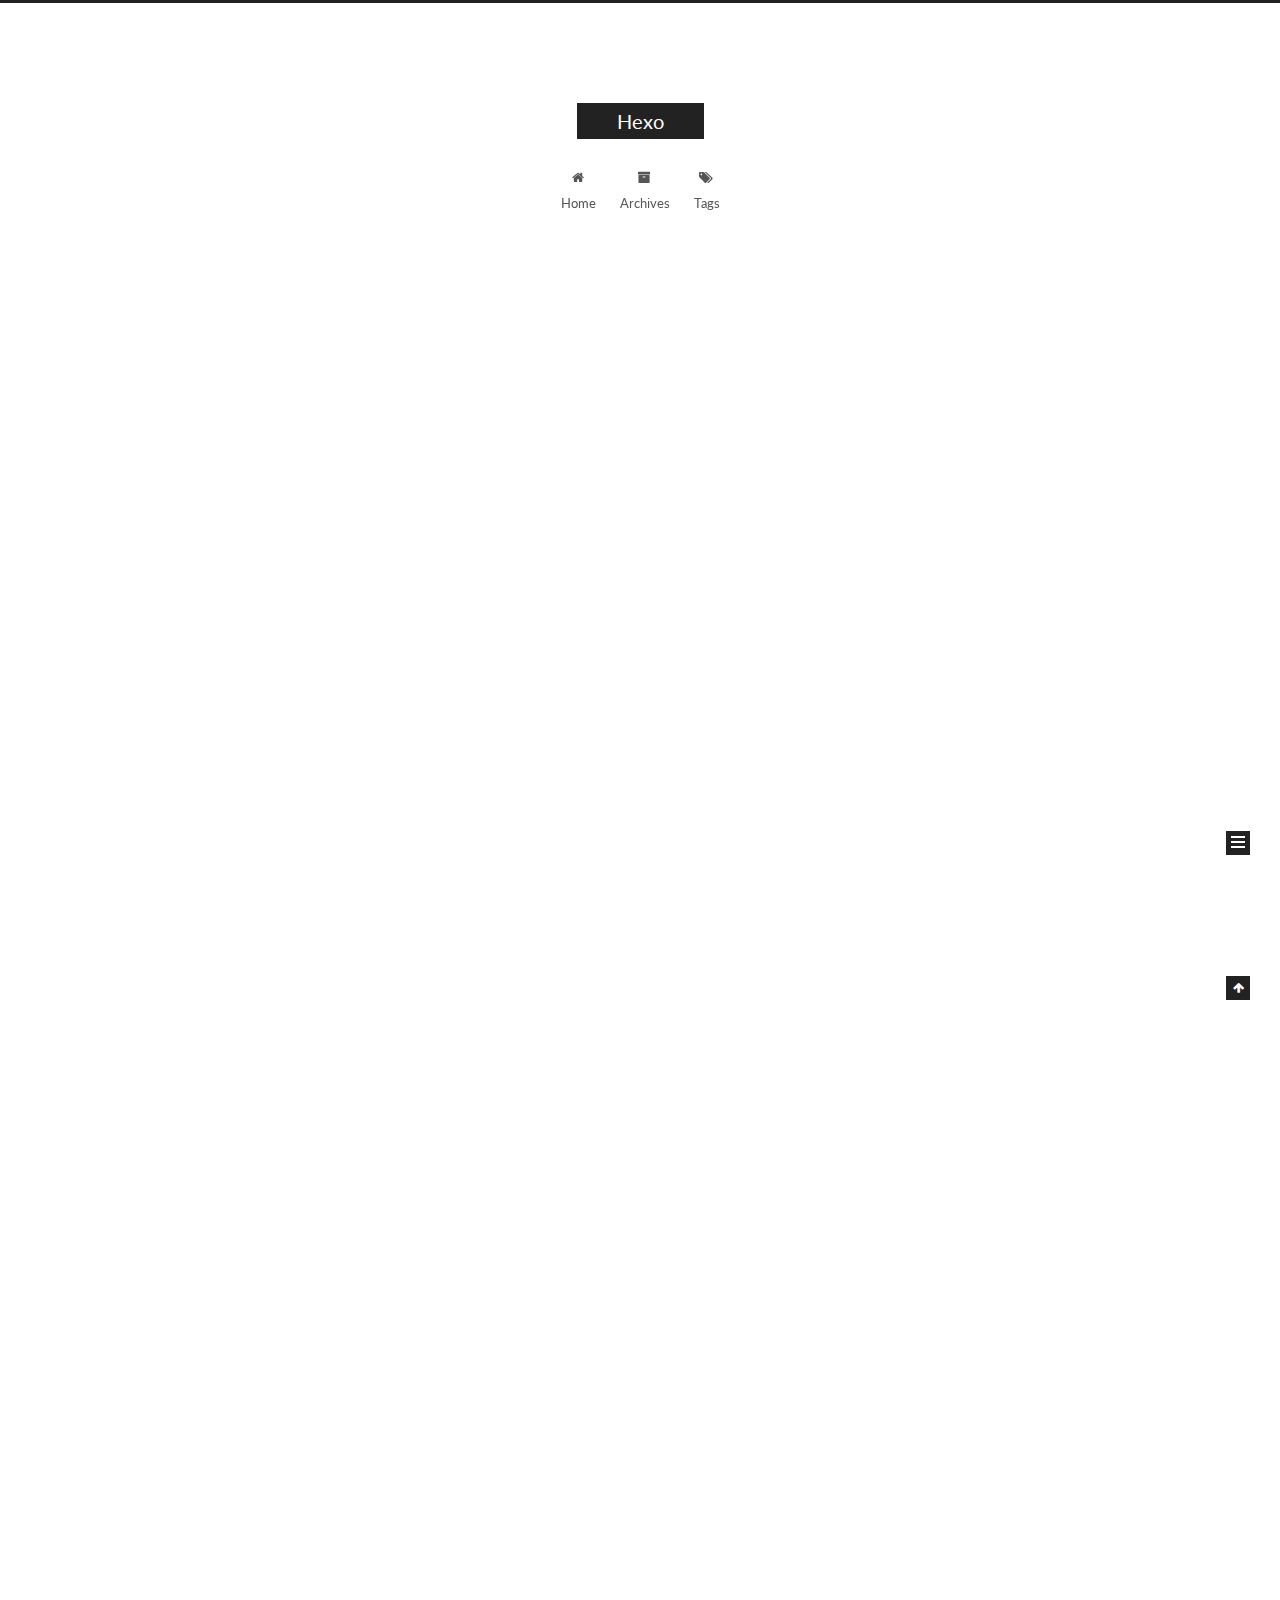
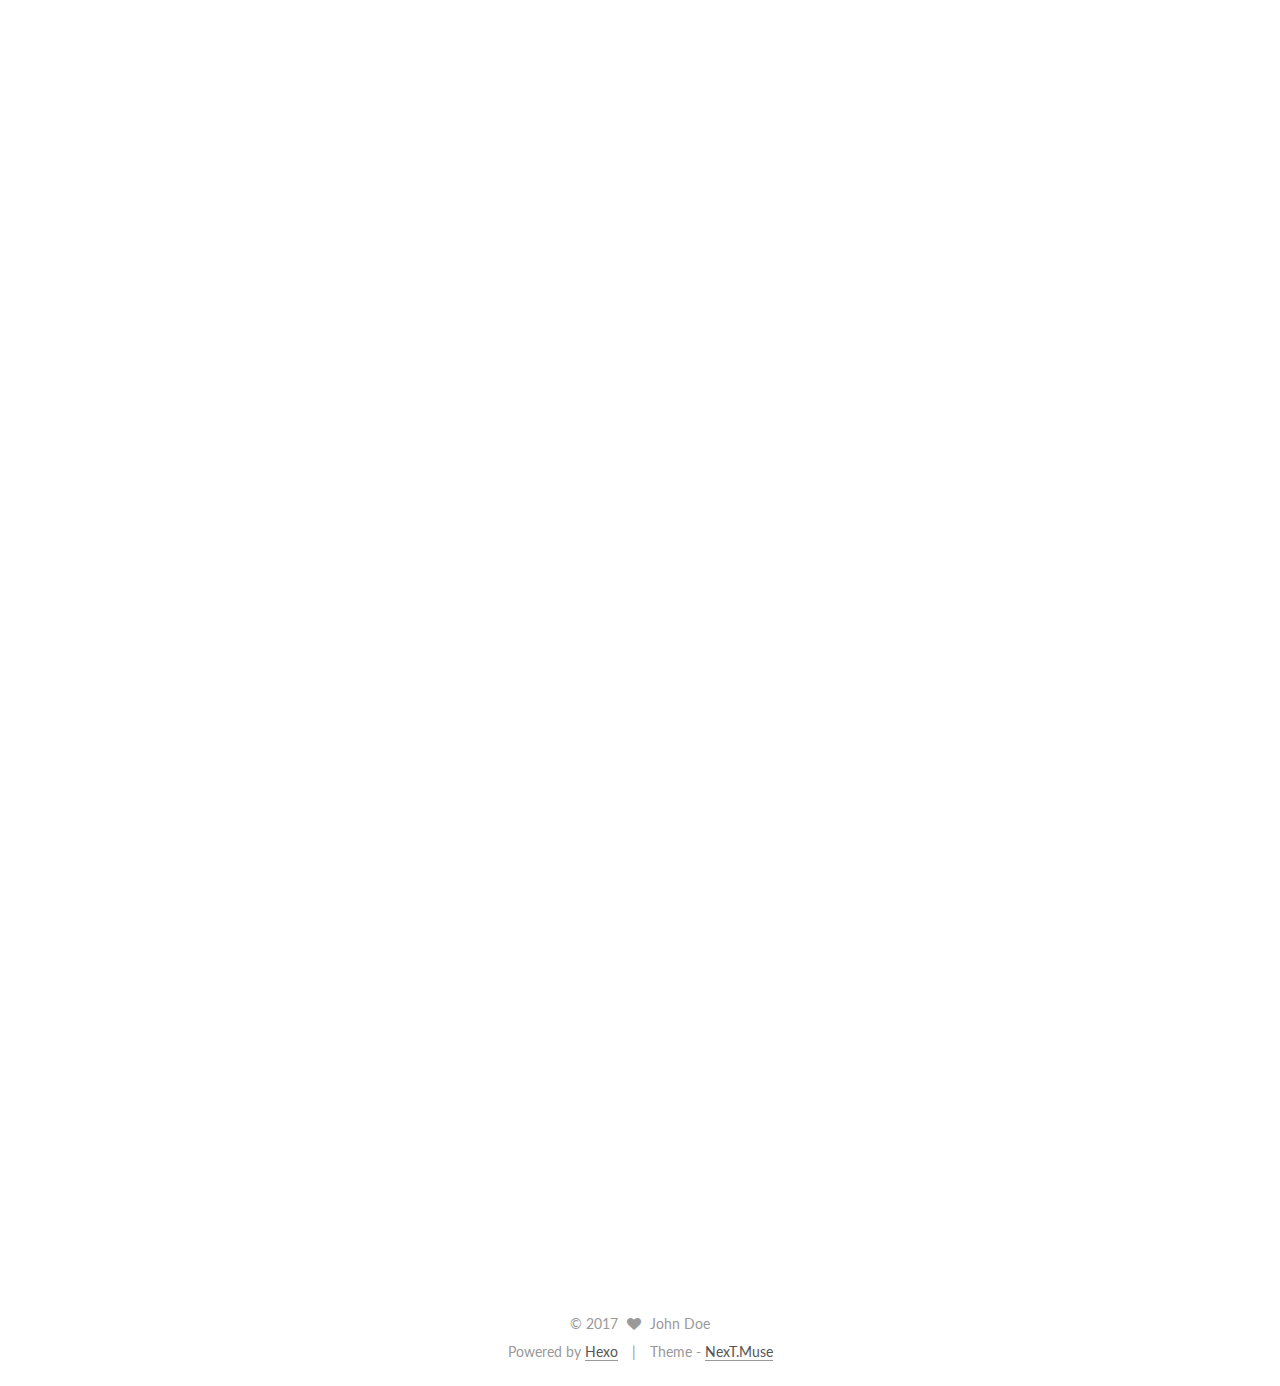
==== index.html @ fc0a216c "Site updated: 2017-05-07 15:32:08" ====
<!doctype html>



  


<html class="theme-next muse use-motion" lang="">
<head>
  <meta charset="UTF-8"/>
<meta http-equiv="X-UA-Compatible" content="IE=edge" />
<meta name="viewport" content="width=device-width, initial-scale=1, maximum-scale=1"/>






<meta http-equiv="Cache-Control" content="no-transform" />
<meta http-equiv="Cache-Control" content="no-siteapp" />















  
  
  <link href="/lib/fancybox/source/jquery.fancybox.css?v=2.1.5" rel="stylesheet" type="text/css" />




  
  
  
  

  
    
    
  

  

  

  

  

  
    
    
    <link href="//fonts.googleapis.com/css?family=Lato:300,300italic,400,400italic,700,700italic&subset=latin,latin-ext" rel="stylesheet" type="text/css">
  






<link href="/lib/font-awesome/css/font-awesome.min.css?v=4.6.2" rel="stylesheet" type="text/css" />

<link href="/css/main.css?v=5.1.1" rel="stylesheet" type="text/css" />


  <meta name="keywords" content="Hexo, NexT" />








  <link rel="shortcut icon" type="image/x-icon" href="/favicon.ico?v=5.1.1" />






<meta property="og:type" content="website">
<meta property="og:title" content="Hexo">
<meta property="og:url" content="http://yoursite.com/index.html">
<meta property="og:site_name" content="Hexo">
<meta name="twitter:card" content="summary">
<meta name="twitter:title" content="Hexo">



<script type="text/javascript" id="hexo.configurations">
  var NexT = window.NexT || {};
  var CONFIG = {
    root: '/',
    scheme: 'Muse',
    sidebar: {"position":"left","display":"post","offset":12,"offset_float":0,"b2t":false,"scrollpercent":false},
    fancybox: true,
    motion: true,
    duoshuo: {
      userId: '0',
      author: 'Author'
    },
    algolia: {
      applicationID: '',
      apiKey: '',
      indexName: '',
      hits: {"per_page":10},
      labels: {"input_placeholder":"Search for Posts","hits_empty":"We didn't find any results for the search: ${query}","hits_stats":"${hits} results found in ${time} ms"}
    }
  };
</script>



  <link rel="canonical" href="http://yoursite.com/"/>





  <title>Hexo</title>
</head>

<body itemscope itemtype="http://schema.org/WebPage" lang="">

  














  
  
    
  

  <div class="container sidebar-position-left 
   page-home 
 ">
    <div class="headband"></div>

    <header id="header" class="header" itemscope itemtype="http://schema.org/WPHeader">
      <div class="header-inner"><div class="site-brand-wrapper">
  <div class="site-meta ">
    

    <div class="custom-logo-site-title">
      <a href="/"  class="brand" rel="start">
        <span class="logo-line-before"><i></i></span>
        <span class="site-title">Hexo</span>
        <span class="logo-line-after"><i></i></span>
      </a>
    </div>
      
        <p class="site-subtitle"></p>
      
  </div>

  <div class="site-nav-toggle">
    <button>
      <span class="btn-bar"></span>
      <span class="btn-bar"></span>
      <span class="btn-bar"></span>
    </button>
  </div>
</div>

<nav class="site-nav">
  

  
    <ul id="menu" class="menu">
      
        
        <li class="menu-item menu-item-home">
          <a href="/" rel="section">
            
              <i class="menu-item-icon fa fa-fw fa-home"></i> <br />
            
            Home
          </a>
        </li>
      
        
        <li class="menu-item menu-item-archives">
          <a href="/archives" rel="section">
            
              <i class="menu-item-icon fa fa-fw fa-archive"></i> <br />
            
            Archives
          </a>
        </li>
      
        
        <li class="menu-item menu-item-tags">
          <a href="/tags" rel="section">
            
              <i class="menu-item-icon fa fa-fw fa-tags"></i> <br />
            
            Tags
          </a>
        </li>
      

      
    </ul>
  

  
</nav>



 </div>
    </header>

    <main id="main" class="main">
      <div class="main-inner">
        <div class="content-wrap">
          <div id="content" class="content">
            
  <section id="posts" class="posts-expand">
    
      

  

  
  
  

  <article class="post post-type-normal " itemscope itemtype="http://schema.org/Article">
    <link itemprop="mainEntityOfPage" href="http://yoursite.com/2017/05/07/new-draft/">

    <span hidden itemprop="author" itemscope itemtype="http://schema.org/Person">
      <meta itemprop="name" content="John Doe">
      <meta itemprop="description" content="">
      <meta itemprop="image" content="/images/avatar.gif">
    </span>

    <span hidden itemprop="publisher" itemscope itemtype="http://schema.org/Organization">
      <meta itemprop="name" content="Hexo">
    </span>

    
      <header class="post-header">

        
        
          <h1 class="post-title" itemprop="name headline">
                
                <a class="post-title-link" href="/2017/05/07/new-draft/" itemprop="url">new draft</a></h1>
        

        <div class="post-meta">
          <span class="post-time">
            
              <span class="post-meta-item-icon">
                <i class="fa fa-calendar-o"></i>
              </span>
              
                <span class="post-meta-item-text">Posted on</span>
              
              <time title="Post created" itemprop="dateCreated datePublished" datetime="2017-05-07T15:29:52+08:00">
                2017-05-07
              </time>
            

            

            
          </span>

          

          
            
          

          
          

          

          

          

        </div>
      </header>
    

    <div class="post-body" itemprop="articleBody">

      
      

      
        
          
            
          
        
      
    </div>

    <div>
      
    </div>

    <div>
      
    </div>

    <div>
      
    </div>

    <footer class="post-footer">
      

      

      

      
      
        <div class="post-eof"></div>
      
    </footer>
  </article>


    
      

  

  
  
  

  <article class="post post-type-normal " itemscope itemtype="http://schema.org/Article">
    <link itemprop="mainEntityOfPage" href="http://yoursite.com/2017/05/07/test/">

    <span hidden itemprop="author" itemscope itemtype="http://schema.org/Person">
      <meta itemprop="name" content="John Doe">
      <meta itemprop="description" content="">
      <meta itemprop="image" content="/images/avatar.gif">
    </span>

    <span hidden itemprop="publisher" itemscope itemtype="http://schema.org/Organization">
      <meta itemprop="name" content="Hexo">
    </span>

    
      <header class="post-header">

        
        
          <h1 class="post-title" itemprop="name headline">
                
                <a class="post-title-link" href="/2017/05/07/test/" itemprop="url">test</a></h1>
        

        <div class="post-meta">
          <span class="post-time">
            
              <span class="post-meta-item-icon">
                <i class="fa fa-calendar-o"></i>
              </span>
              
                <span class="post-meta-item-text">Posted on</span>
              
              <time title="Post created" itemprop="dateCreated datePublished" datetime="2017-05-07T15:10:28+08:00">
                2017-05-07
              </time>
            

            

            
          </span>

          

          
            
          

          
          

          

          

          

        </div>
      </header>
    

    <div class="post-body" itemprop="articleBody">

      
      

      
        
          
            
          
        
      
    </div>

    <div>
      
    </div>

    <div>
      
    </div>

    <div>
      
    </div>

    <footer class="post-footer">
      

      

      

      
      
        <div class="post-eof"></div>
      
    </footer>
  </article>


    
      

  

  
  
  

  <article class="post post-type-normal " itemscope itemtype="http://schema.org/Article">
    <link itemprop="mainEntityOfPage" href="http://yoursite.com/2017/05/07/untitled/">

    <span hidden itemprop="author" itemscope itemtype="http://schema.org/Person">
      <meta itemprop="name" content="John Doe">
      <meta itemprop="description" content="">
      <meta itemprop="image" content="/images/avatar.gif">
    </span>

    <span hidden itemprop="publisher" itemscope itemtype="http://schema.org/Organization">
      <meta itemprop="name" content="Hexo">
    </span>

    
      <header class="post-header">

        
        
          <h1 class="post-title" itemprop="name headline">
                
                <a class="post-title-link" href="/2017/05/07/untitled/" itemprop="url">Untitled</a></h1>
        

        <div class="post-meta">
          <span class="post-time">
            
              <span class="post-meta-item-icon">
                <i class="fa fa-calendar-o"></i>
              </span>
              
                <span class="post-meta-item-text">Posted on</span>
              
              <time title="Post created" itemprop="dateCreated datePublished" datetime="2017-05-07T11:55:20+08:00">
                2017-05-07
              </time>
            

            

            
          </span>

          

          
            
          

          
          

          

          

          

        </div>
      </header>
    

    <div class="post-body" itemprop="articleBody">

      
      

      
        
          
            <h1 id="GitHub-Flavored-Markdown-Editor"><a href="#GitHub-Flavored-Markdown-Editor" class="headerlink" title="(GitHub-Flavored) Markdown Editor"></a>(GitHub-Flavored) Markdown Editor</h1><p>Basic useful feature list:</p>
<ul>
<li>Ctrl+S / Cmd+S to save the file</li>
<li>Ctrl+Shift+S / Cmd+Shift+S to choose to save as Markdown or HTML</li>
<li>Drag and drop a file into here to load it</li>
<li>File contents are saved in the URL so you can share files</li>
</ul>
<p>I’m no good at writing sample / filler text, so go write something yourself.</p>
<p>Look, a list!</p>
<ul>
<li>foo</li>
<li>bar</li>
<li>baz</li>
</ul>
<p>And here’s some code! :+1:</p>
<figure class="highlight javascript"><table><tr><td class="gutter"><pre><div class="line">1</div><div class="line">2</div><div class="line">3</div></pre></td><td class="code"><pre><div class="line">$(<span class="function"><span class="keyword">function</span>(<span class="params"></span>)</span>&#123;</div><div class="line">  $(<span class="string">'div'</span>).html(<span class="string">'I am a div.'</span>);</div><div class="line">&#125;);</div></pre></td></tr></table></figure>
<p>This is <a href="https://github.com/jbt/markdown-editor" target="_blank" rel="external">on GitHub</a> so let me know if I’ve b0rked it somewhere.</p>
<p>Props to Mr. Doob and his <a href="http://mrdoob.com/projects/code-editor/" target="_blank" rel="external">code editor</a>, from which<br>the inspiration to this, and some handy implementation hints, came.</p>
<h3 id="Stuff-used-to-make-this"><a href="#Stuff-used-to-make-this" class="headerlink" title="Stuff used to make this:"></a>Stuff used to make this:</h3><ul>
<li><a href="https://github.com/markdown-it/markdown-it" target="_blank" rel="external">markdown-it</a> for Markdown parsing</li>
<li><a href="http://codemirror.net/" target="_blank" rel="external">CodeMirror</a> for the awesome syntax-highlighted editor</li>
<li><a href="http://softwaremaniacs.org/soft/highlight/en/" target="_blank" rel="external">highlight.js</a> for syntax highlighting in output code blocks</li>
<li><a href="https://github.com/dankogai/js-deflate" target="_blank" rel="external">js-deflate</a> for gzipping of data to make it fit in URLs</li>
</ul>

          
        
      
    </div>

    <div>
      
    </div>

    <div>
      
    </div>

    <div>
      
    </div>

    <footer class="post-footer">
      

      

      

      
      
        <div class="post-eof"></div>
      
    </footer>
  </article>


    
      

  

  
  
  

  <article class="post post-type-normal " itemscope itemtype="http://schema.org/Article">
    <link itemprop="mainEntityOfPage" href="http://yoursite.com/2017/05/06/hello-world/">

    <span hidden itemprop="author" itemscope itemtype="http://schema.org/Person">
      <meta itemprop="name" content="John Doe">
      <meta itemprop="description" content="">
      <meta itemprop="image" content="/images/avatar.gif">
    </span>

    <span hidden itemprop="publisher" itemscope itemtype="http://schema.org/Organization">
      <meta itemprop="name" content="Hexo">
    </span>

    
      <header class="post-header">

        
        
          <h1 class="post-title" itemprop="name headline">
                
                <a class="post-title-link" href="/2017/05/06/hello-world/" itemprop="url">Hello World</a></h1>
        

        <div class="post-meta">
          <span class="post-time">
            
              <span class="post-meta-item-icon">
                <i class="fa fa-calendar-o"></i>
              </span>
              
                <span class="post-meta-item-text">Posted on</span>
              
              <time title="Post created" itemprop="dateCreated datePublished" datetime="2017-05-06T23:43:01+08:00">
                2017-05-06
              </time>
            

            

            
          </span>

          

          
            
          

          
          

          

          

          

        </div>
      </header>
    

    <div class="post-body" itemprop="articleBody">

      
      

      
        
          
            <p>Welcome to <a href="https://hexo.io/" target="_blank" rel="external">Hexo</a>! This is your very first post. Check <a href="https://hexo.io/docs/" target="_blank" rel="external">documentation</a> for more info. If you get any problems when using Hexo, you can find the answer in <a href="https://hexo.io/docs/troubleshooting.html" target="_blank" rel="external">troubleshooting</a> or you can ask me on <a href="https://github.com/hexojs/hexo/issues" target="_blank" rel="external">GitHub</a>.</p>
<h2 id="Quick-Start"><a href="#Quick-Start" class="headerlink" title="Quick Start"></a>Quick Start</h2><h3 id="Create-a-new-post"><a href="#Create-a-new-post" class="headerlink" title="Create a new post"></a>Create a new post</h3><figure class="highlight bash"><table><tr><td class="gutter"><pre><div class="line">1</div></pre></td><td class="code"><pre><div class="line">$ hexo new <span class="string">"My New Post"</span></div></pre></td></tr></table></figure>
<p>More info: <a href="https://hexo.io/docs/writing.html" target="_blank" rel="external">Writing</a></p>
<h3 id="Run-server"><a href="#Run-server" class="headerlink" title="Run server"></a>Run server</h3><figure class="highlight bash"><table><tr><td class="gutter"><pre><div class="line">1</div></pre></td><td class="code"><pre><div class="line">$ hexo server</div></pre></td></tr></table></figure>
<p>More info: <a href="https://hexo.io/docs/server.html" target="_blank" rel="external">Server</a></p>
<h3 id="Generate-static-files"><a href="#Generate-static-files" class="headerlink" title="Generate static files"></a>Generate static files</h3><figure class="highlight bash"><table><tr><td class="gutter"><pre><div class="line">1</div></pre></td><td class="code"><pre><div class="line">$ hexo generate</div></pre></td></tr></table></figure>
<p>More info: <a href="https://hexo.io/docs/generating.html" target="_blank" rel="external">Generating</a></p>
<h3 id="Deploy-to-remote-sites"><a href="#Deploy-to-remote-sites" class="headerlink" title="Deploy to remote sites"></a>Deploy to remote sites</h3><figure class="highlight bash"><table><tr><td class="gutter"><pre><div class="line">1</div></pre></td><td class="code"><pre><div class="line">$ hexo deploy</div></pre></td></tr></table></figure>
<p>More info: <a href="https://hexo.io/docs/deployment.html" target="_blank" rel="external">Deployment</a></p>

          
        
      
    </div>

    <div>
      
    </div>

    <div>
      
    </div>

    <div>
      
    </div>

    <footer class="post-footer">
      

      

      

      
      
        <div class="post-eof"></div>
      
    </footer>
  </article>


    
  </section>

  


          </div>
          


          

        </div>
        
          
  
  <div class="sidebar-toggle">
    <div class="sidebar-toggle-line-wrap">
      <span class="sidebar-toggle-line sidebar-toggle-line-first"></span>
      <span class="sidebar-toggle-line sidebar-toggle-line-middle"></span>
      <span class="sidebar-toggle-line sidebar-toggle-line-last"></span>
    </div>
  </div>

  <aside id="sidebar" class="sidebar">
    <div class="sidebar-inner">

      

      

      <section class="site-overview sidebar-panel sidebar-panel-active">
        <div class="site-author motion-element" itemprop="author" itemscope itemtype="http://schema.org/Person">
          <img class="site-author-image" itemprop="image"
               src="/images/avatar.gif"
               alt="John Doe" />
          <p class="site-author-name" itemprop="name">John Doe</p>
           
              <p class="site-description motion-element" itemprop="description"></p>
          
        </div>
        <nav class="site-state motion-element">

          
            <div class="site-state-item site-state-posts">
              <a href="/archives">
                <span class="site-state-item-count">4</span>
                <span class="site-state-item-name">posts</span>
              </a>
            </div>
          

          

          

        </nav>

        

        <div class="links-of-author motion-element">
          
        </div>

        
        

        
        

        


      </section>

      

      

    </div>
  </aside>


        
      </div>
    </main>

    <footer id="footer" class="footer">
      <div class="footer-inner">
        <div class="copyright" >
  
  &copy; 
  <span itemprop="copyrightYear">2017</span>
  <span class="with-love">
    <i class="fa fa-heart"></i>
  </span>
  <span class="author" itemprop="copyrightHolder">John Doe</span>
</div>


<div class="powered-by">
  Powered by <a class="theme-link" href="https://hexo.io">Hexo</a>
</div>

<div class="theme-info">
  Theme -
  <a class="theme-link" href="https://github.com/iissnan/hexo-theme-next">
    NexT.Muse
  </a>
</div>


        

        
      </div>
    </footer>

    
      <div class="back-to-top">
        <i class="fa fa-arrow-up"></i>
        
      </div>
    

  </div>

  

<script type="text/javascript">
  if (Object.prototype.toString.call(window.Promise) !== '[object Function]') {
    window.Promise = null;
  }
</script>









  












  
  <script type="text/javascript" src="/lib/jquery/index.js?v=2.1.3"></script>

  
  <script type="text/javascript" src="/lib/fastclick/lib/fastclick.min.js?v=1.0.6"></script>

  
  <script type="text/javascript" src="/lib/jquery_lazyload/jquery.lazyload.js?v=1.9.7"></script>

  
  <script type="text/javascript" src="/lib/velocity/velocity.min.js?v=1.2.1"></script>

  
  <script type="text/javascript" src="/lib/velocity/velocity.ui.min.js?v=1.2.1"></script>

  
  <script type="text/javascript" src="/lib/fancybox/source/jquery.fancybox.pack.js?v=2.1.5"></script>


  


  <script type="text/javascript" src="/js/src/utils.js?v=5.1.1"></script>

  <script type="text/javascript" src="/js/src/motion.js?v=5.1.1"></script>



  
  

  

  


  <script type="text/javascript" src="/js/src/bootstrap.js?v=5.1.1"></script>



  


  




	





  





  





  






  





  

  

  

  

  

</body>
</html>
---- css/main.css ----
/* normalize.css v3.0.2 | MIT License | git.io/normalize */
html {
  font-family: sans-serif; /* 1 */
  -ms-text-size-adjust: 100%; /* 2 */
  -webkit-text-size-adjust: 100%; /* 2 */
}
body {
  margin: 0;
}
article,
aside,
details,
figcaption,
figure,
footer,
header,
hgroup,
main,
menu,
nav,
section,
summary {
  display: block;
}
audio,
canvas,
progress,
video {
  display: inline-block; /* 1 */
  vertical-align: baseline; /* 2 */
}
audio:not([controls]) {
  display: none;
  height: 0;
}
[hidden],
template {
  display: none;
}
a {
  background-color: transparent;
}
a:active,
a:hover {
  outline: 0;
}
abbr[title] {
  border-bottom: 1px dotted;
}
b,
strong {
  font-weight: bold;
}
dfn {
  font-style: italic;
}
h1 {
  font-size: 2em;
  margin: 0.67em 0;
}
mark {
  background: #ff0;
  color: #000;
}
small {
  font-size: 80%;
}
sub,
sup {
  font-size: 75%;
  line-height: 0;
  position: relative;
  vertical-align: baseline;
}
sup {
  top: -0.5em;
}
sub {
  bottom: -0.25em;
}
img {
  border: 0;
}
svg:not(:root) {
  overflow: hidden;
}
figure {
  margin: 1em 40px;
}
hr {
  -moz-box-sizing: content-box;
  box-sizing: content-box;
  height: 0;
}
pre {
  overflow: auto;
}
code,
kbd,
pre,
samp {
  font-family: monospace, monospace;
  font-size: 1em;
}
button,
input,
optgroup,
select,
textarea {
  color: inherit; /* 1 */
  font: inherit; /* 2 */
  margin: 0; /* 3 */
}
button {
  overflow: visible;
}
button,
select {
  text-transform: none;
}
button,
html input[type="button"],
input[type="reset"],
input[type="submit"] {
  -webkit-appearance: button; /* 2 */
  cursor: pointer; /* 3 */
}
button[disabled],
html input[disabled] {
  cursor: default;
}
button::-moz-focus-inner,
input::-moz-focus-inner {
  border: 0;
  padding: 0;
}
input {
  line-height: normal;
}
input[type="checkbox"],
input[type="radio"] {
  box-sizing: border-box; /* 1 */
  padding: 0; /* 2 */
}
input[type="number"]::-webkit-inner-spin-button,
input[type="number"]::-webkit-outer-spin-button {
  height: auto;
}
input[type="search"] {
  -webkit-appearance: textfield; /* 1 */
  -moz-box-sizing: content-box;
  -webkit-box-sizing: content-box; /* 2 */
  box-sizing: content-box;
}
input[type="search"]::-webkit-search-cancel-button,
input[type="search"]::-webkit-search-decoration {
  -webkit-appearance: none;
}
fieldset {
  border: 1px solid #c0c0c0;
  margin: 0 2px;
  padding: 0.35em 0.625em 0.75em;
}
legend {
  border: 0; /* 1 */
  padding: 0; /* 2 */
}
textarea {
  overflow: auto;
}
optgroup {
  font-weight: bold;
}
table {
  border-collapse: collapse;
  border-spacing: 0;
}
td,
th {
  padding: 0;
}
::selection {
  background: #262a30;
  color: #fff;
}
body {
  position: relative;
  font-family: 'Lato', "PingFang SC", "Microsoft YaHei", sans-serif;
  font-size: 14px;
  line-height: 2;
  color: #555;
  background: #fff;
}
@media (max-width: 767px) {
  body {
    padding-right: 0 !important;
  }
}
@media (min-width: 768px) and (max-width: 991px) {
  body {
    padding-right: 0 !important;
  }
}
@media (min-width: 1600px) {
  body {
    font-size: 16px;
  }
}
h1,
h2,
h3,
h4,
h5,
h6 {
  margin: 0;
  padding: 0;
  font-weight: bold;
  line-height: 1.5;
  font-family: 'Lato', "PingFang SC", "Microsoft YaHei", sans-serif;
}
h2,
h3,
h4,
h5,
h6 {
  margin: 20px 0 15px;
}
h1 {
  font-size: 22px;
}
@media (max-width: 767px) {
  h1 {
    font-size: 18px;
  }
}
h2 {
  font-size: 20px;
}
@media (max-width: 767px) {
  h2 {
    font-size: 16px;
  }
}
h3 {
  font-size: 18px;
}
@media (max-width: 767px) {
  h3 {
    font-size: 14px;
  }
}
h4 {
  font-size: 16px;
}
@media (max-width: 767px) {
  h4 {
    font-size: 12px;
  }
}
h5 {
  font-size: 14px;
}
@media (max-width: 767px) {
  h5 {
    font-size: 10px;
  }
}
h6 {
  font-size: 12px;
}
@media (max-width: 767px) {
  h6 {
    font-size: 8px;
  }
}
p {
  margin: 0 0 25px 0;
}
a {
  color: #555;
  text-decoration: none;
  border-bottom: 1px solid #999;
  word-wrap: break-word;
}
a:hover {
  color: #222;
  border-bottom-color: #222;
}
blockquote {
  margin: 0;
  padding: 0;
}
img {
  display: block;
  margin: auto;
  max-width: 100%;
  height: auto;
}
hr {
  margin: 40px 0;
  height: 3px;
  border: none;
  background-color: #ddd;
  background-image: repeating-linear-gradient(-45deg, #fff, #fff 4px, transparent 4px, transparent 8px);
}
blockquote {
  padding: 0 15px;
  color: #666;
  border-left: 4px solid #ddd;
}
blockquote cite::before {
  content: "-";
  padding: 0 5px;
}
dt {
  font-weight: 700;
}
dd {
  margin: 0;
  padding: 0;
}
.text-left {
  text-align: left;
}
.text-center {
  text-align: center;
}
.text-right {
  text-align: right;
}
.text-justify {
  text-align: justify;
}
.text-nowrap {
  white-space: nowrap;
}
.text-lowercase {
  text-transform: lowercase;
}
.text-uppercase {
  text-transform: uppercase;
}
.text-capitalize {
  text-transform: capitalize;
}
.center-block {
  display: block;
  margin-left: auto;
  margin-right: auto;
}
.clearfix:before,
.clearfix:after {
  content: " ";
  display: table;
}
.clearfix:after {
  clear: both;
}
.pullquote {
  width: 45%;
}
.pullquote.left {
  float: left;
  margin-left: 5px;
  margin-right: 10px;
}
.pullquote.right {
  float: right;
  margin-left: 10px;
  margin-right: 5px;
}
.affix.affix.affix {
  position: fixed;
}
.translation {
  margin-top: -20px;
  font-size: 14px;
  color: #999;
}
.scrollbar-measure {
  width: 100px;
  height: 100px;
  overflow: scroll;
  position: absolute;
  top: -9999px;
}
.use-motion .motion-element {
  opacity: 0;
}
table {
  margin: 20px 0;
  width: 100%;
  border-collapse: collapse;
  border-spacing: 0;
  border: 1px solid #ddd;
  font-size: 14px;
  table-layout: fixed;
  word-wrap: break-all;
}
table>tbody>tr:nth-of-type(odd) {
  background-color: #f9f9f9;
}
table>tbody>tr:hover {
  background-color: #f5f5f5;
}
caption,
th,
td {
  padding: 8px;
  text-align: left;
  vertical-align: middle;
  font-weight: normal;
}
th,
td {
  border-bottom: 3px solid #ddd;
  border-right: 1px solid #eee;
}
th {
  padding-bottom: 10px;
  font-weight: 700;
}
td {
  border-bottom-width: 1px;
}
html,
body {
  height: 100%;
}
.container {
  position: relative;
  min-height: 100%;
}
.header-inner {
  margin: 0 auto;
  padding: 100px 0 70px;
  width: 700px;
}
@media (min-width: 1600px) {
  .container .header-inner {
    width: 900px;
  }
}
.main {
  padding-bottom: 150px;
}
.main-inner {
  margin: 0 auto;
  width: 700px;
}
@media (min-width: 1600px) {
  .container .main-inner {
    width: 900px;
  }
}
.footer {
  position: absolute;
  left: 0;
  bottom: 0;
  width: 100%;
  min-height: 50px;
}
.footer-inner {
  box-sizing: border-box;
  margin: 20px auto;
  width: 700px;
}
@media (min-width: 1600px) {
  .container .footer-inner {
    width: 900px;
  }
}
pre,
.highlight {
  overflow: auto;
  margin: 20px 0;
  padding: 0;
  font-size: 13px;
  color: #4d4d4c;
  background: #f7f7f7;
  line-height: 1.6;
}
pre,
code {
  font-family: consolas, Menlo, "PingFang SC", "Microsoft YaHei", monospace;
}
code {
  padding: 2px 4px;
  word-wrap: break-word;
  color: #555;
  background: #eee;
  border-radius: 3px;
  font-size: 13px;
}
pre code {
  padding: 0;
  color: #4d4d4c;
  background: none;
  text-shadow: none;
}
.highlight {
  border-radius: 1px;
}
.highlight pre {
  border: none;
  margin: 0;
  padding: 10px 0;
}
.highlight table {
  margin: 0;
  width: auto;
  border: none;
}
.highlight td {
  border: none;
  padding: 0;
}
.highlight figcaption {
  font-size: 1em;
  color: #4d4d4c;
  line-height: 1em;
  margin-bottom: 1em;
}
.highlight figcaption:before,
.highlight figcaption:after {
  content: " ";
  display: table;
}
.highlight figcaption:after {
  clear: both;
}
.highlight figcaption a {
  float: right;
  color: #4d4d4c;
}
.highlight figcaption a:hover {
  border-bottom-color: #4d4d4c;
}
.highlight .gutter pre {
  padding-left: 10px;
  padding-right: 10px;
  color: #869194;
  text-align: right;
  background-color: #eff2f3;
}
.highlight .code pre {
  width: 100%;
  padding-left: 10px;
  padding-right: 10px;
  background-color: #f7f7f7;
}
.highlight .line {
  height: 20px;
}
.gutter {
  -webkit-user-select: none;
  -moz-user-select: none;
  -ms-user-select: none;
  user-select: none;
}
.gist table {
  width: auto;
}
.gist table td {
  border: none;
}
pre .deletion {
  background: #fdd;
}
pre .addition {
  background: #dfd;
}
pre .meta {
  color: #8959a8;
}
pre .comment {
  color: #8e908c;
}
pre .variable,
pre .attribute,
pre .tag,
pre .regexp,
pre .ruby .constant,
pre .xml .tag .title,
pre .xml .pi,
pre .xml .doctype,
pre .html .doctype,
pre .css .id,
pre .css .class,
pre .css .pseudo {
  color: #c82829;
}
pre .number,
pre .preprocessor,
pre .built_in,
pre .literal,
pre .params,
pre .constant,
pre .command {
  color: #f5871f;
}
pre .ruby .class .title,
pre .css .rules .attribute,
pre .string,
pre .value,
pre .inheritance,
pre .header,
pre .ruby .symbol,
pre .xml .cdata,
pre .special,
pre .number,
pre .formula {
  color: #718c00;
}
pre .title,
pre .css .hexcolor {
  color: #3e999f;
}
pre .function,
pre .python .decorator,
pre .python .title,
pre .ruby .function .title,
pre .ruby .title .keyword,
pre .perl .sub,
pre .javascript .title,
pre .coffeescript .title {
  color: #4271ae;
}
pre .keyword,
pre .javascript .function {
  color: #8959a8;
}
.full-image.full-image.full-image {
  border: none;
  max-width: 100%;
  width: auto;
  margin: 20px auto;
}
@media (min-width: 992px) {
  .full-image.full-image.full-image {
    max-width: none;
    width: 110%;
    margin: 25px -5%;
  }
}
.blockquote-center,
.page-home .post-type-quote blockquote,
.page-post-detail .post-type-quote blockquote {
  position: relative;
  margin: 40px 0;
  padding: 0;
  border-left: none;
  text-align: center;
}
.blockquote-center::before,
.page-home .post-type-quote blockquote::before,
.page-post-detail .post-type-quote blockquote::before,
.blockquote-center::after,
.page-home .post-type-quote blockquote::after,
.page-post-detail .post-type-quote blockquote::after {
  position: absolute;
  content: ' ';
  display: block;
  width: 100%;
  height: 24px;
  opacity: 0.2;
  background-repeat: no-repeat;
  background-position: 0 -6px;
  background-size: 22px 22px;
}
.blockquote-center::before,
.page-home .post-type-quote blockquote::before,
.page-post-detail .post-type-quote blockquote::before {
  top: -20px;
  background-image: url("../images/quote-l.svg");
  border-top: 1px solid #ccc;
}
.blockquote-center::after,
.page-home .post-type-quote blockquote::after,
.page-post-detail .post-type-quote blockquote::after {
  bottom: -20px;
  background-image: url("../images/quote-r.svg");
  border-bottom: 1px solid #ccc;
  background-position: 100% 8px;
}
.blockquote-center p,
.page-home .post-type-quote blockquote p,
.page-post-detail .post-type-quote blockquote p,
.blockquote-center div,
.page-home .post-type-quote blockquote div,
.page-post-detail .post-type-quote blockquote div {
  text-align: center;
}
.post .post-body .group-picture img {
  box-sizing: border-box;
  padding: 0 3px;
  border: none;
}
.post .group-picture-row {
  overflow: hidden;
  margin-top: 6px;
}
.post .group-picture-row:first-child {
  margin-top: 0;
}
.post .group-picture-column {
  float: left;
}
.page-post-detail .post-body .group-picture-column {
  float: none;
  margin-top: 10px;
  width: auto !important;
}
.page-post-detail .post-body .group-picture-column img {
  margin: 0 auto;
}
.page-archive .group-picture-container {
  overflow: hidden;
}
.page-archive .group-picture-row {
  float: left;
}
.page-archive .group-picture-row:first-child {
  margin-top: 6px;
}
.page-archive .group-picture-column {
  max-width: 150px;
  max-height: 150px;
}
.note {
  padding: 20px;
  margin: 20px 0;
  border: 1px solid #eee;
  border-left-width: 5px;
  border-radius: 3px;
}
.note h2,
.note h3,
.note h4,
.note h5,
.note h6 {
  margin-top: 0;
  margin-bottom: 5px;
}
.note p:last-child {
  margin-bottom: 0;
}
.note code {
  border-radius: 3px;
}
.note+.note {
  margin-top: -5px;
}
.default {
  border-left-color: #777;
}
.default h2,
.default h3,
.default h4,
.default h5,
.default h6 {
  color: #777;
}
.primary {
  border-left-color: #428bca;
}
.primary h2,
.primary h3,
.primary h4,
.primary h5,
.primary h6 {
  color: #428bca;
}
.success {
  border-left-color: #5cb85c;
}
.success h2,
.success h3,
.success h4,
.success h5,
.success h6 {
  color: #5cb85c;
}
.danger {
  border-left-color: #d9534f;
}
.danger h2,
.danger h3,
.danger h4,
.danger h5,
.danger h6 {
  color: #d9534f;
}
.warning {
  border-left-color: #f0ad4e;
}
.warning h2,
.warning h3,
.warning h4,
.warning h5,
.warning h6 {
  color: #f0ad4e;
}
.info {
  border-left-color: #5bc0de;
}
.info h2,
.info h3,
.info h4,
.info h5,
.info h6 {
  color: #5bc0de;
}
.btn {
  display: inline-block;
  padding: 0 20px;
  font-size: 14px;
  color: #fff;
  background: #222;
  border: 2px solid #222;
  text-decoration: none;
  border-radius: 0;
  transition-property: background-color;
  transition-duration: 0.2s;
  transition-timing-function: ease-in-out;
  transition-delay: 0s;
}
.btn:hover,
.post-button .btn:hover {
  border-color: #222;
  color: #222;
  background: #fff;
}
.btn-bar {
  display: block;
  width: 22px;
  height: 2px;
  background: #555;
  border-radius: 1px;
}
.btn-bar+.btn-bar {
  margin-top: 4px;
}
.pagination {
  margin: 120px 0 40px;
  text-align: center;
  border-top: 1px solid #eee;
}
.page-number-basic,
.pagination .prev,
.pagination .next,
.pagination .page-number,
.pagination .space {
  display: inline-block;
  position: relative;
  top: -1px;
  margin: 0 10px;
  padding: 0 10px;
  line-height: 30px;
}
@media (max-width: 767px) {
  .page-number-basic,
  .pagination .prev,
  .pagination .next,
  .pagination .page-number,
  .pagination .space {
    margin: 0 5px;
  }
}
.pagination .prev,
.pagination .next,
.pagination .page-number {
  border-bottom: 0;
  border-top: 1px solid #eee;
  transition-property: border-color;
  transition-duration: 0.2s;
  transition-timing-function: ease-in-out;
  transition-delay: 0s;
}
.pagination .prev:hover,
.pagination .next:hover,
.pagination .page-number:hover {
  border-top-color: #222;
}
.pagination .space {
  padding: 0;
  margin: 0;
}
.pagination .prev {
  margin-left: 0;
}
.pagination .next {
  margin-right: 0;
}
.pagination .page-number.current {
  color: #fff;
  background: #ccc;
  border-top-color: #ccc;
}
@media (max-width: 767px) {
  .pagination {
    border-top: none;
  }
  .pagination .prev,
  .pagination .next,
  .pagination .page-number {
    margin-bottom: 10px;
    border-top: 0;
    border-bottom: 1px solid #eee;
  }
  .pagination .prev:hover,
  .pagination .next:hover,
  .pagination .page-number:hover {
    border-bottom-color: #222;
  }
}
.comments {
  margin: 60px 20px 0;
}
.tag-cloud {
  text-align: center;
}
.tag-cloud a {
  display: inline-block;
  margin: 10px;
}
.back-to-top {
  box-sizing: border-box;
  position: fixed;
  bottom: -100px;
  right: 30px;
  z-index: 1050;
  padding: 0 6px;
  width: 24px;
  background: #222;
  font-size: 12px;
  opacity: 1;
  color: #fff;
  cursor: pointer;
  text-align: center;
  -webkit-transform: translateZ(0);
  transition-property: bottom;
  transition-duration: 0.2s;
  transition-timing-function: ease-in-out;
  transition-delay: 0s;
}
@media (max-width: 767px) {
  .back-to-top {
    display: none;
  }
}
@media (min-width: 768px) and (max-width: 991px) {
  .back-to-top {
    display: none;
  }
}
.back-to-top.back-to-top-on {
  bottom: 19px;
}
.header {
  background: transparent;
}
.header-inner {
  position: relative;
}
.headband {
  height: 3px;
  background: #222;
}
.site-meta {
  margin: 0;
  text-align: center;
}
@media (max-width: 767px) {
  .site-meta {
    text-align: center;
  }
}
.brand {
  position: relative;
  display: inline-block;
  padding: 0 40px;
  color: #fff;
  background: #222;
  border-bottom: none;
}
.brand:hover {
  color: #fff;
}
.logo {
  display: inline-block;
  margin-right: 5px;
  line-height: 36px;
  vertical-align: top;
}
.site-title {
  display: inline-block;
  vertical-align: top;
  line-height: 36px;
  font-size: 20px;
  font-weight: normal;
  font-family: 'Lato', "PingFang SC", "Microsoft YaHei", sans-serif;
}
.site-subtitle {
  margin-top: 10px;
  font-size: 13px;
  color: #999;
}
.use-motion .brand {
  opacity: 0;
}
.use-motion .logo,
.use-motion .site-title,
.use-motion .site-subtitle {
  opacity: 0;
  position: relative;
  top: -10px;
}
.site-nav-toggle {
  display: none;
  position: absolute;
  top: 10px;
  left: 10px;
}
@media (max-width: 767px) {
  .site-nav-toggle {
    display: block;
  }
}
.site-nav-toggle button {
  margin-top: 2px;
  padding: 9px 10px;
  background: transparent;
  border: none;
}
@media (max-width: 767px) {
  .site-nav {
    display: none;
    margin: 0 -10px;
    padding: 0 10px;
    clear: both;
    border-top: 1px solid #ddd;
  }
}
@media (min-width: 768px) and (max-width: 991px) {
  .site-nav {
    display: block !important;
  }
}
@media (min-width: 992px) {
  .site-nav {
    display: block !important;
  }
}
.menu {
  margin-top: 20px;
  padding-left: 0;
  text-align: center;
}
.menu .menu-item {
  display: inline-block;
  margin: 0 10px;
  list-style: none;
}
@media screen and (max-width: 767px) {
  .menu .menu-item {
    margin-top: 10px;
  }
}
.menu .menu-item a {
  display: block;
  font-size: 13px;
  line-height: inherit;
  border-bottom: 1px solid transparent;
  transition-property: border-color;
  transition-duration: 0.2s;
  transition-timing-function: ease-in-out;
  transition-delay: 0s;
}
.menu .menu-item a:hover {
  border-bottom-color: #222;
}
.menu .menu-item .fa {
  margin-right: 5px;
}
.use-motion .menu-item {
  opacity: 0;
}
.post-body {
  font-family: 'Lato', "PingFang SC", "Microsoft YaHei", sans-serif;
}
@media (max-width: 767px) {
  .post-body {
    word-break: break-word;
  }
}
.post-body .fancybox img {
  display: block !important;
  margin: 0 auto;
  cursor: pointer;
  cursor: zoom-in;
  cursor: -webkit-zoom-in;
}
.post-body .image-caption,
.post-body .figure .caption {
  margin: 10px auto 15px;
  text-align: center;
  font-size: 14px;
  color: #999;
  font-weight: bold;
  line-height: 1;
}
.post-sticky-flag {
  display: inline-block;
  font-size: 16px;
  -ms-transform: rotate(30deg);
  -webkit-transform: rotate(30deg);
  -moz-transform: rotate(30deg);
  -ms-transform: rotate(30deg);
  -o-transform: rotate(30deg);
  transform: rotate(30deg);
}
.posts-expand {
  padding-top: 40px;
}
@media (max-width: 767px) {
  .posts-expand {
    margin: 0 20px;
  }
  .post-body pre {
    padding: 10px;
  }
  .post-body pre .gutter pre {
    padding-right: 10px;
  }
  .post-body .highlight {
    margin-left: 0px;
    margin-right: 0px;
    padding: 0;
  }
  .post-body .highlight .gutter pre {
    padding-right: 10px;
  }
}
@media (min-width: 992px) {
  .posts-expand .post-body {
    text-align: justify;
  }
}
.posts-expand .post-body h2,
.posts-expand .post-body h3,
.posts-expand .post-body h4,
.posts-expand .post-body h5,
.posts-expand .post-body h6 {
  padding-top: 10px;
}
.posts-expand .post-body h2 .header-anchor,
.posts-expand .post-body h3 .header-anchor,
.posts-expand .post-body h4 .header-anchor,
.posts-expand .post-body h5 .header-anchor,
.posts-expand .post-body h6 .header-anchor {
  float: right;
  margin-left: 10px;
  color: #ccc;
  border-bottom-style: none;
  visibility: hidden;
}
.posts-expand .post-body h2 .header-anchor:hover,
.posts-expand .post-body h3 .header-anchor:hover,
.posts-expand .post-body h4 .header-anchor:hover,
.posts-expand .post-body h5 .header-anchor:hover,
.posts-expand .post-body h6 .header-anchor:hover {
  color: inherit;
}
.posts-expand .post-body h2:hover .header-anchor,
.posts-expand .post-body h3:hover .header-anchor,
.posts-expand .post-body h4:hover .header-anchor,
.posts-expand .post-body h5:hover .header-anchor,
.posts-expand .post-body h6:hover .header-anchor {
  visibility: visible;
}
.posts-expand .post-body ul li {
  list-style: circle;
}
.posts-expand .post-body img {
  box-sizing: border-box;
  margin: auto;
  padding: 3px;
  border: 1px solid #ddd;
}
.posts-expand .fancybox img {
  margin: 0 auto;
}
@media (max-width: 767px) {
  .posts-collapse {
    margin: 0 20px;
  }
  .posts-collapse .post-title,
  .posts-collapse .post-meta {
    display: block;
    width: auto;
    text-align: left;
  }
}
.posts-collapse {
  position: relative;
  z-index: 1010;
  margin-left: 55px;
}
.posts-collapse::after {
  content: " ";
  position: absolute;
  top: 20px;
  left: 0;
  margin-left: -2px;
  width: 4px;
  height: 100%;
  background: #f5f5f5;
  z-index: -1;
}
@media (max-width: 767px) {
  .posts-collapse {
    margin: 0 20px;
  }
}
.posts-collapse .collection-title {
  position: relative;
  margin: 60px 0;
}
.posts-collapse .collection-title h2 {
  margin-left: 20px;
}
.posts-collapse .collection-title small {
  color: #bbb;
  margin-left: 5px;
}
.posts-collapse .collection-title::before {
  content: " ";
  position: absolute;
  left: 0;
  top: 50%;
  margin-left: -4px;
  margin-top: -4px;
  width: 8px;
  height: 8px;
  background: #bbb;
  border-radius: 50%;
}
.posts-collapse .post {
  margin: 30px 0;
}
.posts-collapse .post-header {
  position: relative;
  transition-duration: 0.2s;
  transition-timing-function: ease-in-out;
  transition-delay: 0s;
  transition-property: border;
  border-bottom: 1px dashed #ccc;
}
.posts-collapse .post-header::before {
  content: " ";
  position: absolute;
  left: 0;
  top: 12px;
  width: 6px;
  height: 6px;
  margin-left: -4px;
  background: #bbb;
  border-radius: 50%;
  border: 1px solid #fff;
  transition-duration: 0.2s;
  transition-timing-function: ease-in-out;
  transition-delay: 0s;
  transition-property: background;
}
.posts-collapse .post-header:hover {
  border-bottom-color: #666;
}
.posts-collapse .post-header:hover::before {
  background: #222;
}
.posts-collapse .post-meta {
  position: absolute;
  font-size: 12px;
  left: 20px;
  top: 5px;
}
.posts-collapse .post-comments-count {
  display: none;
}
.posts-collapse .post-title {
  margin-left: 60px;
  font-size: 16px;
  font-weight: normal;
  line-height: inherit;
}
.posts-collapse .post-title::after {
  margin-left: 3px;
  opacity: 0.6;
}
.posts-collapse .post-title a {
  color: #666;
  border-bottom: none;
}
.page-home .post-type-quote .post-header,
.page-post-detail .post-type-quote .post-header,
.page-home .post-type-quote .post-tags,
.page-post-detail .post-type-quote .post-tags {
  display: none;
}
.posts-expand .post-title {
  font-size: 26px;
  text-align: center;
  word-break: break-word;
  font-weight: 400;
}
@media (max-width: 767px) {
  .posts-expand .post-title {
    font-size: 22px;
  }
}
.posts-expand .post-title-link {
  display: inline-block;
  position: relative;
  color: #555;
  border-bottom: none;
  line-height: 1.2;
  vertical-align: top;
}
.posts-expand .post-title-link::before {
  content: "";
  position: absolute;
  width: 100%;
  height: 2px;
  bottom: 0;
  left: 0;
  background-color: #000;
  visibility: hidden;
  -webkit-transform: scaleX(0);
  -moz-transform: scaleX(0);
  -ms-transform: scaleX(0);
  -o-transform: scaleX(0);
  transform: scaleX(0);
  transition-duration: 0.2s;
  transition-timing-function: ease-in-out;
  transition-delay: 0s;
}
.posts-expand .post-title-link:hover::before {
  visibility: visible;
  -webkit-transform: scaleX(1);
  -moz-transform: scaleX(1);
  -ms-transform: scaleX(1);
  -o-transform: scaleX(1);
  transform: scaleX(1);
}
.posts-expand .post-title-link .fa {
  font-size: 16px;
}
.posts-expand .post-meta {
  margin: 3px 0 60px 0;
  color: #999;
  font-family: 'Lato', "PingFang SC", "Microsoft YaHei", sans-serif;
  font-size: 12px;
  text-align: center;
}
.posts-expand .post-meta .post-category-list {
  display: inline-block;
  margin: 0;
  padding: 3px;
}
.posts-expand .post-meta .post-category-list-link {
  color: #999;
}
.posts-expand .post-meta .post-description {
  font-size: 14px;
  margin-top: 2px;
}
.post-wordcount {
  display: inline-block;
}
.post-meta-divider {
  margin: 0 0.5em;
}
.post-meta-item-icon {
  margin-right: 3px;
}
@media (min-width: 768px) and (max-width: 991px) {
  .post-meta-item-icon {
    display: inline-block;
  }
}
@media (max-width: 767px) {
  .post-meta-item-icon {
    display: inline-block;
  }
}
@media (min-width: 768px) and (max-width: 991px) {
  .post-meta-item-text {
    display: none;
  }
}
@media (max-width: 767px) {
  .post-meta-item-text {
    display: none;
  }
}
@media (max-width: 767px) {
  .posts-expand .post-comments-count {
    display: none;
  }
}
.social-like {
  font-size: 14px;
  height: 20px;
  text-align: center;
  border-top: 1px solid #eee;
  padding-top: 9px;
  margin-top: 45px;
  display: flex;
  justify-content: center;
}
.vk_like {
  width: 85px;
  height: 21px;
  padding-top: 7px;
  align-self: center;
}
.fb_like {
  height: 30px;
  align-self: center;
}
.post-button {
  margin-top: 50px;
}
.post-button .btn {
  color: #fff;
  font-size: 14px;
  background: #222;
  border-radius: 0;
  line-height: 2;
  margin: 0 4px 8px 4px;
}
.post-button .fa-fw {
  width: 1.285714285714286em;
  text-align: left;
}
.posts-expand .post-tags {
  margin-top: 40px;
  text-align: center;
}
.posts-expand .post-tags a {
  display: inline-block;
  margin-right: 10px;
  font-size: 13px;
}
.post-nav {
  display: table;
  margin-top: 15px;
  width: 100%;
  border-top: 1px solid #eee;
}
.post-nav-divider {
  display: table-cell;
  width: 10%;
}
.post-nav-item {
  display: table-cell;
  padding: 10px 0 0 0;
  width: 45%;
  vertical-align: top;
}
.post-nav-item a {
  position: relative;
  display: block;
  line-height: 25px;
  font-size: 14px;
  color: #555;
  border-bottom: none;
}
.post-nav-item a:hover {
  color: #222;
  border-bottom: none;
}
.post-nav-item a:active {
  top: 2px;
}
.post-nav-item .fa {
  position: absolute;
  top: 8px;
  left: 0;
  font-size: 12px;
}
.post-nav-next a {
  padding-left: 15px;
}
.post-nav-prev {
  text-align: right;
}
.post-nav-prev a {
  padding-right: 15px;
}
.post-nav-prev .fa {
  right: 0;
  left: auto;
}
.posts-expand .post-eof {
  display: block;
  margin: 80px auto 60px;
  width: 8%;
  height: 1px;
  background: #ccc;
  text-align: center;
}
.post:last-child .post-eof.post-eof.post-eof {
  display: none;
}
.post-gallery {
  display: table;
  table-layout: fixed;
  width: 100%;
  border-collapse: separate;
}
.post-gallery-row {
  display: table-row;
}
.post-gallery .post-gallery-img {
  display: table-cell;
  text-align: center;
  vertical-align: middle;
  border: none;
}
.post-gallery .post-gallery-img img {
  max-width: 100%;
  max-height: 100%;
  border: none;
}
.fancybox-close,
.fancybox-close:hover {
  border: none;
}
.sidebar {
  position: fixed;
  right: 0;
  top: 0;
  bottom: 0;
  width: 0;
  z-index: 1040;
  box-shadow: inset 0 2px 6px #000;
  background: #222;
  -webkit-transform: translateZ(0);
}
.sidebar a {
  color: #999;
  border-bottom-color: #555;
}
.sidebar a:hover {
  color: #eee;
}
@media (min-width: 768px) and (max-width: 991px) {
  .sidebar {
    display: none !important;
  }
}
@media (max-width: 767px) {
  .sidebar {
    display: none !important;
  }
}
.sidebar-inner {
  position: relative;
  padding: 20px 10px;
  color: #999;
  text-align: center;
}
.sidebar-toggle {
  position: fixed;
  right: 30px;
  bottom: 45px;
  width: 14px;
  height: 14px;
  padding: 5px;
  background: #222;
  line-height: 0;
  z-index: 1050;
  cursor: pointer;
  -webkit-transform: translateZ(0);
}
@media (min-width: 768px) and (max-width: 991px) {
  .sidebar-toggle {
    display: none;
  }
}
@media (max-width: 767px) {
  .sidebar-toggle {
    display: none;
  }
}
.sidebar-toggle-line {
  position: relative;
  display: inline-block;
  vertical-align: top;
  height: 2px;
  width: 100%;
  background: #fff;
  margin-top: 3px;
}
.sidebar-toggle-line:first-child {
  margin-top: 0;
}
.site-author-image {
  display: block;
  margin: 0 auto;
  padding: 2px;
  max-width: 96px;
  height: auto;
  border: 2px solid #333;
}
.site-author-name {
  margin: 5px 0 0;
  text-align: center;
  color: #f5f5f5;
  font-weight: normal;
}
.site-description {
  margin-top: 5px;
  text-align: center;
  font-size: 14px;
  color: #999;
}
.site-state {
  overflow: hidden;
  line-height: 1.4;
  white-space: nowrap;
  text-align: center;
}
.site-state-item {
  display: inline-block;
  padding: 0 15px;
  border-left: 1px solid #333;
}
.site-state-item:first-child {
  border-left: none;
}
.site-state-item a {
  border-bottom: none;
}
.site-state-item-count {
  display: block;
  text-align: center;
  color: inherit;
  font-weight: 600;
  font-size: 18px;
}
.site-state-item-name {
  font-size: 13px;
  color: inherit;
}
.feed-link {
  margin-top: 20px;
}
.feed-link a {
  display: inline-block;
  padding: 0 15px;
  color: #fc6423;
  border: 1px solid #fc6423;
  border-radius: 4px;
}
.feed-link a i {
  color: #fc6423;
  font-size: 14px;
}
.feed-link a:hover {
  color: #fff;
  background: #fc6423;
}
.feed-link a:hover i {
  color: #fff;
}
.links-of-author {
  margin-top: 20px;
}
.links-of-author a {
  display: inline-block;
  vertical-align: middle;
  margin-right: 10px;
  margin-bottom: 10px;
  border-bottom-color: #555;
  font-size: 13px;
}
.links-of-author a:before {
  display: inline-block;
  vertical-align: middle;
  margin-right: 3px;
  content: " ";
  width: 4px;
  height: 4px;
  border-radius: 50%;
  background: #50b333;
}
.links-of-blogroll {
  font-size: 13px;
}
.links-of-blogroll-title {
  margin-top: 20px;
  font-size: 14px;
  font-weight: 600;
}
.links-of-blogroll-list {
  margin: 0;
  padding: 0;
  list-style: none;
}
.links-of-blogroll-item {
  padding: 2px 10px;
}
.sidebar-nav {
  margin: 0 0 20px;
  padding-left: 0;
}
.sidebar-nav li {
  display: inline-block;
  cursor: pointer;
  border-bottom: 1px solid transparent;
  font-size: 14px;
  color: #555;
}
.sidebar-nav li:hover {
  color: #f5f5f5;
}
.page-post-detail .sidebar-nav-toc {
  padding: 0 5px;
}
.page-post-detail .sidebar-nav-overview {
  margin-left: 10px;
}
.sidebar-nav .sidebar-nav-active {
  color: #87daff;
  border-bottom-color: #87daff;
}
.sidebar-nav .sidebar-nav-active:hover {
  color: #87daff;
}
.sidebar-panel {
  display: none;
}
.sidebar-panel-active {
  display: block;
}
.post-toc-empty {
  font-size: 14px;
  color: #666;
}
.post-toc-wrap {
  overflow: hidden;
}
.post-toc {
  overflow: auto;
}
.post-toc ol {
  margin: 0;
  padding: 0 2px 5px 10px;
  text-align: left;
  list-style: none;
  font-size: 14px;
}
.post-toc ol > ol {
  padding-left: 0;
}
.post-toc ol a {
  transition-duration: 0.2s;
  transition-timing-function: ease-in-out;
  transition-delay: 0s;
  transition-property: all;
  color: #999;
  border-bottom-color: #555;
}
.post-toc ol a:hover {
  color: #ccc;
  border-bottom-color: #ccc;
}
.post-toc .nav-item {
  overflow: hidden;
  text-overflow: ellipsis;
  white-space: nowrap;
  line-height: 1.8;
}
.post-toc .nav .nav-child {
  display: none;
}
.post-toc .nav .active > .nav-child {
  display: block;
}
.post-toc .nav .active-current > .nav-child {
  display: block;
}
.post-toc .nav .active-current > .nav-child > .nav-item {
  display: block;
}
.post-toc .nav .active > a {
  color: #87daff;
  border-bottom-color: #87daff;
}
.post-toc .nav .active-current > a {
  color: #87daff;
}
.post-toc .nav .active-current > a:hover {
  color: #87daff;
}
.footer {
  font-size: 14px;
  color: #999;
}
.footer img {
  border: none;
}
.footer-inner {
  text-align: center;
}
.with-love {
  display: inline-block;
  margin: 0 5px;
}
.powered-by,
.theme-info {
  display: inline-block;
}
.powered-by {
  margin-right: 10px;
}
.powered-by::after {
  content: "|";
  padding-left: 10px;
}
.cc-license {
  margin-top: 10px;
  text-align: center;
}
.cc-license .cc-opacity {
  opacity: 0.7;
  border-bottom: none;
}
.cc-license .cc-opacity:hover {
  opacity: 0.9;
}
.cc-license img {
  display: inline-block;
}
.theme-next #ds-thread #ds-reset {
  color: #555;
}
.theme-next #ds-thread #ds-reset .ds-replybox {
  margin-bottom: 30px;
}
.theme-next #ds-thread #ds-reset .ds-replybox .ds-avatar,
.theme-next #ds-reset .ds-avatar img {
  box-shadow: none;
}
.theme-next #ds-thread #ds-reset .ds-textarea-wrapper {
  border-color: #c7d4e1;
  background: none;
  border-top-right-radius: 3px;
  border-top-left-radius: 3px;
}
.theme-next #ds-thread #ds-reset .ds-textarea-wrapper textarea {
  height: 60px;
}
.theme-next #ds-reset .ds-rounded-top {
  border-radius: 0;
}
.theme-next #ds-thread #ds-reset .ds-post-toolbar {
  box-sizing: border-box;
  border: 1px solid #c7d4e1;
  background: #f6f8fa;
}
.theme-next #ds-thread #ds-reset .ds-post-options {
  height: 40px;
  border: none;
  background: none;
}
.theme-next #ds-thread #ds-reset .ds-toolbar-buttons {
  top: 11px;
}
.theme-next #ds-thread #ds-reset .ds-sync {
  top: 5px;
}
.theme-next #ds-thread #ds-reset .ds-post-button {
  top: 4px;
  right: 5px;
  width: 90px;
  height: 30px;
  border: 1px solid #c5ced7;
  border-radius: 3px;
  background-image: linear-gradient(#fbfbfc, #f5f7f9);
  color: #60676d;
}
.theme-next #ds-thread #ds-reset .ds-post-button:hover {
  background-position: 0 -30px;
  color: #60676d;
}
.theme-next #ds-thread #ds-reset .ds-comments-info {
  padding: 10px 0;
}
.theme-next #ds-thread #ds-reset .ds-sort {
  display: none;
}
.theme-next #ds-thread #ds-reset li.ds-tab a.ds-current {
  border: none;
  background: #f6f8fa;
  color: #60676d;
}
.theme-next #ds-thread #ds-reset li.ds-tab a.ds-current:hover {
  background-color: #e9f0f7;
  color: #60676d;
}
.theme-next #ds-thread #ds-reset li.ds-tab a {
  border-radius: 2px;
  padding: 5px;
}
.theme-next #ds-thread #ds-reset .ds-login-buttons p {
  color: #999;
  line-height: 36px;
}
.theme-next #ds-thread #ds-reset .ds-login-buttons .ds-service-list li {
  height: 28px;
}
.theme-next #ds-thread #ds-reset .ds-service-list a {
  background: none;
  padding: 5px;
  border: 1px solid;
  border-radius: 3px;
  text-align: center;
}
.theme-next #ds-thread #ds-reset .ds-service-list a:hover {
  color: #fff;
  background: #666;
}
.theme-next #ds-thread #ds-reset .ds-service-list .ds-weibo {
  color: #fc9b00;
  border-color: #fc9b00;
}
.theme-next #ds-thread #ds-reset .ds-service-list .ds-weibo:hover {
  background: #fc9b00;
}
.theme-next #ds-thread #ds-reset .ds-service-list .ds-qq {
  color: #60a3ec;
  border-color: #60a3ec;
}
.theme-next #ds-thread #ds-reset .ds-service-list .ds-qq:hover {
  background: #60a3ec;
}
.theme-next #ds-thread #ds-reset .ds-service-list .ds-renren {
  color: #2e7ac4;
  border-color: #2e7ac4;
}
.theme-next #ds-thread #ds-reset .ds-service-list .ds-renren:hover {
  background: #2e7ac4;
}
.theme-next #ds-thread #ds-reset .ds-service-list .ds-douban {
  color: #37994c;
  border-color: #37994c;
}
.theme-next #ds-thread #ds-reset .ds-service-list .ds-douban:hover {
  background: #37994c;
}
.theme-next #ds-thread #ds-reset .ds-service-list .ds-kaixin {
  color: #fef20d;
  border-color: #fef20d;
}
.theme-next #ds-thread #ds-reset .ds-service-list .ds-kaixin:hover {
  background: #fef20d;
}
.theme-next #ds-thread #ds-reset .ds-service-list .ds-netease {
  color: #f00;
  border-color: #f00;
}
.theme-next #ds-thread #ds-reset .ds-service-list .ds-netease:hover {
  background: #f00;
}
.theme-next #ds-thread #ds-reset .ds-service-list .ds-sohu {
  color: #ffcb05;
  border-color: #ffcb05;
}
.theme-next #ds-thread #ds-reset .ds-service-list .ds-sohu:hover {
  background: #ffcb05;
}
.theme-next #ds-thread #ds-reset .ds-service-list .ds-baidu {
  color: #2831e0;
  border-color: #2831e0;
}
.theme-next #ds-thread #ds-reset .ds-service-list .ds-baidu:hover {
  background: #2831e0;
}
.theme-next #ds-thread #ds-reset .ds-service-list .ds-google {
  color: #166bec;
  border-color: #166bec;
}
.theme-next #ds-thread #ds-reset .ds-service-list .ds-google:hover {
  background: #166bec;
}
.theme-next #ds-thread #ds-reset .ds-service-list .ds-weixin {
  color: #00ce0d;
  border-color: #00ce0d;
}
.theme-next #ds-thread #ds-reset .ds-service-list .ds-weixin:hover {
  background: #00ce0d;
}
.theme-next #ds-thread #ds-reset .ds-service-list .ds-more-services {
  border: none;
}
.theme-next #ds-thread #ds-reset .ds-service-list .ds-more-services:hover {
  background: none;
}
.theme-next #ds-reset .duoshuo-ua-admin {
  display: inline-block;
  color: #f00;
}
.theme-next #ds-reset .duoshuo-ua-platform,
.theme-next #ds-reset .duoshuo-ua-browser {
  color: #ccc;
}
.theme-next #ds-reset .duoshuo-ua-platform .fa,
.theme-next #ds-reset .duoshuo-ua-browser .fa {
  display: inline-block;
  margin-right: 3px;
}
.theme-next #ds-reset .duoshuo-ua-separator {
  display: inline-block;
  margin-left: 5px;
}
.theme-next .this_ua {
  background-color: #ccc !important;
  border-radius: 4px;
  padding: 0 5px !important;
  margin: 1px 1px !important;
  border: 1px solid #bbb !important;
  color: #fff;
  display: inline-block !important;
}
.theme-next .this_ua.admin {
  background-color: #d9534f !important;
  border-color: #d9534f !important;
}
.theme-next .this_ua.platform.iOS,
.theme-next .this_ua.platform.Mac,
.theme-next .this_ua.platform.Windows {
  background-color: #39b3d7 !important;
  border-color: #46b8da !important;
}
.theme-next .this_ua.platform.Linux {
  background-color: #3a3a3a !important;
  border-color: #1f1f1f !important;
}
.theme-next .this_ua.platform.Android {
  background-color: #00c47d !important;
  border-color: #01b171 !important;
}
.theme-next .this_ua.browser.Mobile,
.theme-next .this_ua.browser.Chrome {
  background-color: #5cb85c !important;
  border-color: #4cae4c !important;
}
.theme-next .this_ua.browser.Firefox {
  background-color: #f0ad4e !important;
  border-color: #eea236 !important;
}
.theme-next .this_ua.browser.Maxthon,
.theme-next .this_ua.browser.IE {
  background-color: #428bca !important;
  border-color: #357ebd !important;
}
.theme-next .this_ua.browser.baidu,
.theme-next .this_ua.browser.UCBrowser,
.theme-next .this_ua.browser.Opera {
  background-color: #d9534f !important;
  border-color: #d43f3a !important;
}
.theme-next .this_ua.browser.Android,
.theme-next .this_ua.browser.QQBrowser {
  background-color: #78ace9 !important;
  border-color: #4cae4c !important;
}
.cloud-tie-wrapper img {
  display: inline-block;
}
.cloud-tie-wrapper .total-txt {
  font-size: 1em !important;
}
.cloud-tie-join-count .join-count {
  color: #555 !important;
  font-size: inherit !important;
  margin: 0 !important;
}
.post-spread {
  margin-top: 20px;
  text-align: center;
}
.jiathis_style {
  display: inline-block;
}
.jiathis_style a {
  border: none;
}
.fa {
  font-family: FontAwesome !important;
}
.post-spread {
  margin-top: 20px;
  text-align: center;
}
.bdshare-slide-button-box a {
  border: none;
}
.bdsharebuttonbox {
  display: inline-block;
}
.bdsharebuttonbox a {
  border: none;
}
.local-search-pop-overlay {
  position: fixed;
  width: 100%;
  height: 100%;
  top: 0;
  left: 0;
  z-index: 2080;
  background-color: rgba(0,0,0,0.3);
}
.local-search-popup {
  display: none;
  position: fixed;
  top: 10%;
  left: 50%;
  margin-left: -350px;
  width: 700px;
  height: 80%;
  padding: 0;
  background: #fff;
  color: #333;
  z-index: 9999;
  border-radius: 5px;
}
@media (max-width: 767px) {
  .local-search-popup {
    padding: 0;
    top: 0;
    left: 0;
    margin: 0;
    width: 100%;
    height: 100%;
    border-radius: 0;
  }
}
.local-search-popup ul.search-result-list {
  padding: 0;
  margin: 0 5px;
}
.local-search-popup p.search-result {
  border-bottom: 1px dashed #ccc;
  padding: 5px 0;
}
.local-search-popup a.search-result-title {
  font-weight: bold;
  font-size: 16px;
}
.local-search-popup .search-keyword {
  border-bottom: 1px dashed #f00;
  font-weight: bold;
  color: #f00;
}
.local-search-popup .local-search-header {
  padding: 5px;
  height: 36px;
  background: #f5f5f5;
  border-top-left-radius: 5px;
  border-top-right-radius: 5px;
}
.local-search-popup #local-search-result {
  overflow: auto;
  position: relative;
  padding: 5px 25px;
  height: calc(100% - 55px);
}
.local-search-popup .local-search-input-wrapper {
  display: inline-block;
  width: calc(100% - 90px);
  height: 36px;
  line-height: 36px;
  padding: 0 5px;
}
.local-search-popup .local-search-input-wrapper input {
  padding: 8px 0;
  height: 20px;
  display: block;
  width: 100%;
  outline: none;
  border: none;
  background: transparent;
  vertical-align: middle;
}
.local-search-popup .search-icon,
.local-search-popup .popup-btn-close {
  display: inline-block;
  font-size: 18px;
  color: #999;
  height: 36px;
  width: 18px;
  padding-left: 10px;
  padding-right: 10px;
}
.local-search-popup .search-icon {
  float: left;
}
.local-search-popup .popup-btn-close {
  border-left: 1px solid #eee;
  float: right;
  cursor: pointer;
}
.local-search-popup #no-result {
  position: absolute;
  left: 50%;
  top: 50%;
  -webkit-transform: translate(-50%, -50%);
  -webkit-transform: translate(-50%, -50%);
  -moz-transform: translate(-50%, -50%);
  -ms-transform: translate(-50%, -50%);
  -o-transform: translate(-50%, -50%);
  transform: translate(-50%, -50%);
  color: #ccc;
}
.site-uv,
.site-pv,
.page-pv {
  display: inline-block;
}
.site-uv .busuanzi-value,
.site-pv .busuanzi-value,
.page-pv .busuanzi-value {
  margin: 0 5px;
}
.site-uv {
  margin-right: 10px;
}
.site-uv::after {
  content: "|";
  padding-left: 10px;
}
.use-motion .post {
  opacity: 0;
}
.page-archive .archive-page-counter {
  position: relative;
  top: 3px;
  left: 20px;
}
@media (max-width: 767px) {
  .page-archive .archive-page-counter {
    top: 5px;
  }
}
.page-archive .posts-collapse .archive-move-on {
  position: absolute;
  top: 11px;
  left: 0;
  margin-left: -6px;
  width: 10px;
  height: 10px;
  opacity: 0.5;
  background: #555;
  border: 1px solid #fff;
  border-radius: 50%;
}
.category-all-page .category-all-title {
  text-align: center;
}
.category-all-page .category-all {
  margin-top: 20px;
}
.category-all-page .category-list {
  margin: 0;
  padding: 0;
  list-style: none;
}
.category-all-page .category-list-item {
  margin: 5px 10px;
}
.category-all-page .category-list-count {
  color: #bbb;
}
.category-all-page .category-list-count:before {
  display: inline;
  content: " (";
}
.category-all-page .category-list-count:after {
  display: inline;
  content: ") ";
}
.category-all-page .category-list-child {
  padding-left: 10px;
}
#schedule ul#event-list {
  padding-left: 30px;
}
#schedule ul#event-list hr {
  margin: 20px 0 45px 0 !important;
  background: #222;
}
#schedule ul#event-list hr:after {
  display: inline-block;
  content: 'NOW';
  background: #222;
  color: #fff;
  font-weight: bold;
  text-align: right;
  padding: 0 5px;
}
#schedule ul#event-list li.event {
  margin: 20px 0px;
  background: #f9f9f9;
  padding-left: 10px;
  min-height: 40px;
}
#schedule ul#event-list li.event h2.event-summary {
  margin: 0;
  padding-bottom: 3px;
}
#schedule ul#event-list li.event h2.event-summary:before {
  display: inline-block;
  font-family: FontAwesome;
  font-size: 8px;
  content: '\f111';
  vertical-align: middle;
  margin-right: 25px;
  color: #bbb;
}
#schedule ul#event-list li.event span.event-relative-time {
  display: inline-block;
  font-size: 12px;
  font-weight: 400;
  padding-left: 12px;
  color: #bbb;
}
#schedule ul#event-list li.event span.event-details {
  display: block;
  color: #bbb;
  margin-left: 56px;
  padding-top: 3px;
  padding-bottom: 6px;
  text-indent: -24px;
  line-height: 18px;
}
#schedule ul#event-list li.event span.event-details:before {
  text-indent: 0;
  display: inline-block;
  width: 14px;
  font-family: FontAwesome;
  text-align: center;
  margin-right: 9px;
  color: #bbb;
}
#schedule ul#event-list li.event span.event-details.event-location:before {
  content: '\f041';
}
#schedule ul#event-list li.event span.event-details.event-duration:before {
  content: '\f017';
}
#schedule ul#event-list li.event-past {
  background: #fcfcfc;
}
#schedule ul#event-list li.event-past > * {
  opacity: 0.6;
}
#schedule ul#event-list li.event-past h2.event-summary {
  color: #bbb;
}
#schedule ul#event-list li.event-past h2.event-summary:before {
  color: #dfdfdf;
}
#schedule ul#event-list li.event-now {
  background: #222;
  color: #fff;
  padding: 15px 0 15px 10px;
}
#schedule ul#event-list li.event-now h2.event-summary:before {
  -webkit-transform: scale(1.2);
  -moz-transform: scale(1.2);
  -ms-transform: scale(1.2);
  -o-transform: scale(1.2);
  transform: scale(1.2);
  color: #fff;
  animation: dot-flash 1s alternate infinite ease-in-out;
}
#schedule ul#event-list li.event-now * {
  color: #fff !important;
}
@-moz-keyframes dot-flash {
  from {
    opacity: 1;
    -webkit-transform: scale(1.1);
    -moz-transform: scale(1.1);
    -ms-transform: scale(1.1);
    -o-transform: scale(1.1);
    transform: scale(1.1);
  }
  to {
    opacity: 0;
    -webkit-transform: scale(1);
    -moz-transform: scale(1);
    -ms-transform: scale(1);
    -o-transform: scale(1);
    transform: scale(1);
  }
}
@-webkit-keyframes dot-flash {
  from {
    opacity: 1;
    -webkit-transform: scale(1.1);
    -moz-transform: scale(1.1);
    -ms-transform: scale(1.1);
    -o-transform: scale(1.1);
    transform: scale(1.1);
  }
  to {
    opacity: 0;
    -webkit-transform: scale(1);
    -moz-transform: scale(1);
    -ms-transform: scale(1);
    -o-transform: scale(1);
    transform: scale(1);
  }
}
@-o-keyframes dot-flash {
  from {
    opacity: 1;
    -webkit-transform: scale(1.1);
    -moz-transform: scale(1.1);
    -ms-transform: scale(1.1);
    -o-transform: scale(1.1);
    transform: scale(1.1);
  }
  to {
    opacity: 0;
    -webkit-transform: scale(1);
    -moz-transform: scale(1);
    -ms-transform: scale(1);
    -o-transform: scale(1);
    transform: scale(1);
  }
}
@keyframes dot-flash {
  from {
    opacity: 1;
    -webkit-transform: scale(1.1);
    -moz-transform: scale(1.1);
    -ms-transform: scale(1.1);
    -o-transform: scale(1.1);
    transform: scale(1.1);
  }
  to {
    opacity: 0;
    -webkit-transform: scale(1);
    -moz-transform: scale(1);
    -ms-transform: scale(1);
    -o-transform: scale(1);
    transform: scale(1);
  }
}
.page-post-detail .sidebar-toggle-line {
  background: #87daff;
}
.page-post-detail .comments {
  overflow: hidden;
}
@media (max-width: 767px) {
  .header-inner,
  .container .main-inner,
  .footer-inner {
    width: auto;
  }
}
embed {
  display: block;
  margin: 0px auto 25px auto;
}
.custom-logo .site-meta-headline {
  text-align: center;
}
.custom-logo .brand {
  background: none;
}
.custom-logo .site-title {
  margin: 10px auto 0;
  font-size: 24px;
  color: #222;
}
.custom-logo .site-title a {
  border: none;
}
.custom-logo-image {
  margin: 0 auto;
  padding: 5px;
  max-width: 150px;
  background: #fff;
}
@media (max-width: 767px) {
  .site-nav {
    position: absolute;
    left: 0;
    top: 52px;
    margin: 0;
    width: 100%;
    padding: 0;
    background: #fff;
    border-bottom: 1px solid #ddd;
    z-index: 1;
  }
}
@media (max-width: 767px) {
  .menu {
    text-align: left;
  }
}
@media (max-width: 767px) {
  .menu .menu-item {
    display: block;
    margin: 0 10px;
    vertical-align: top;
  }
}
@media (max-width: 767px) {
  .menu .menu-item br {
    display: none;
  }
}
@media (max-width: 767px) {
  .menu .menu-item a {
    padding: 5px 10px;
  }
}
.menu .menu-item .fa {
  margin-right: 0;
}
.site-search form {
  display: none;
}
.links-of-blogroll-inline .links-of-blogroll-item {
  display: inline-block;
}
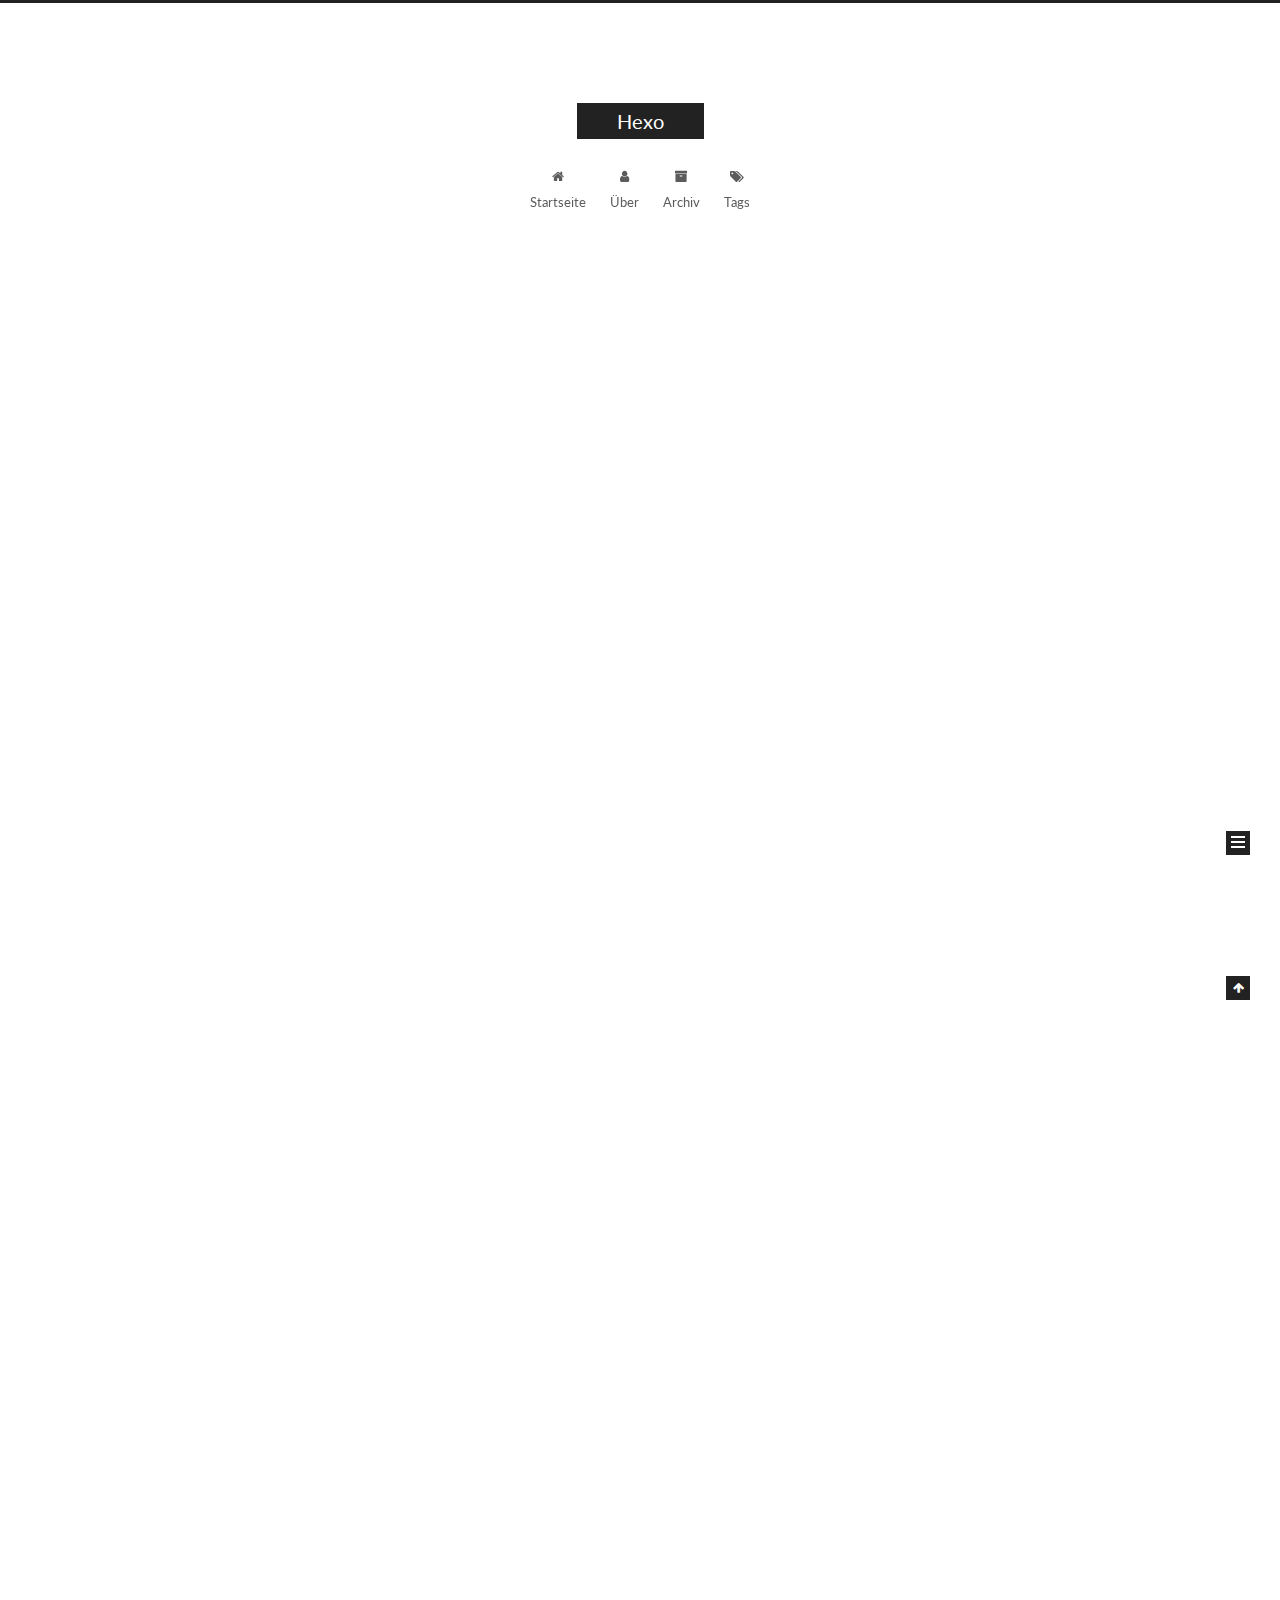
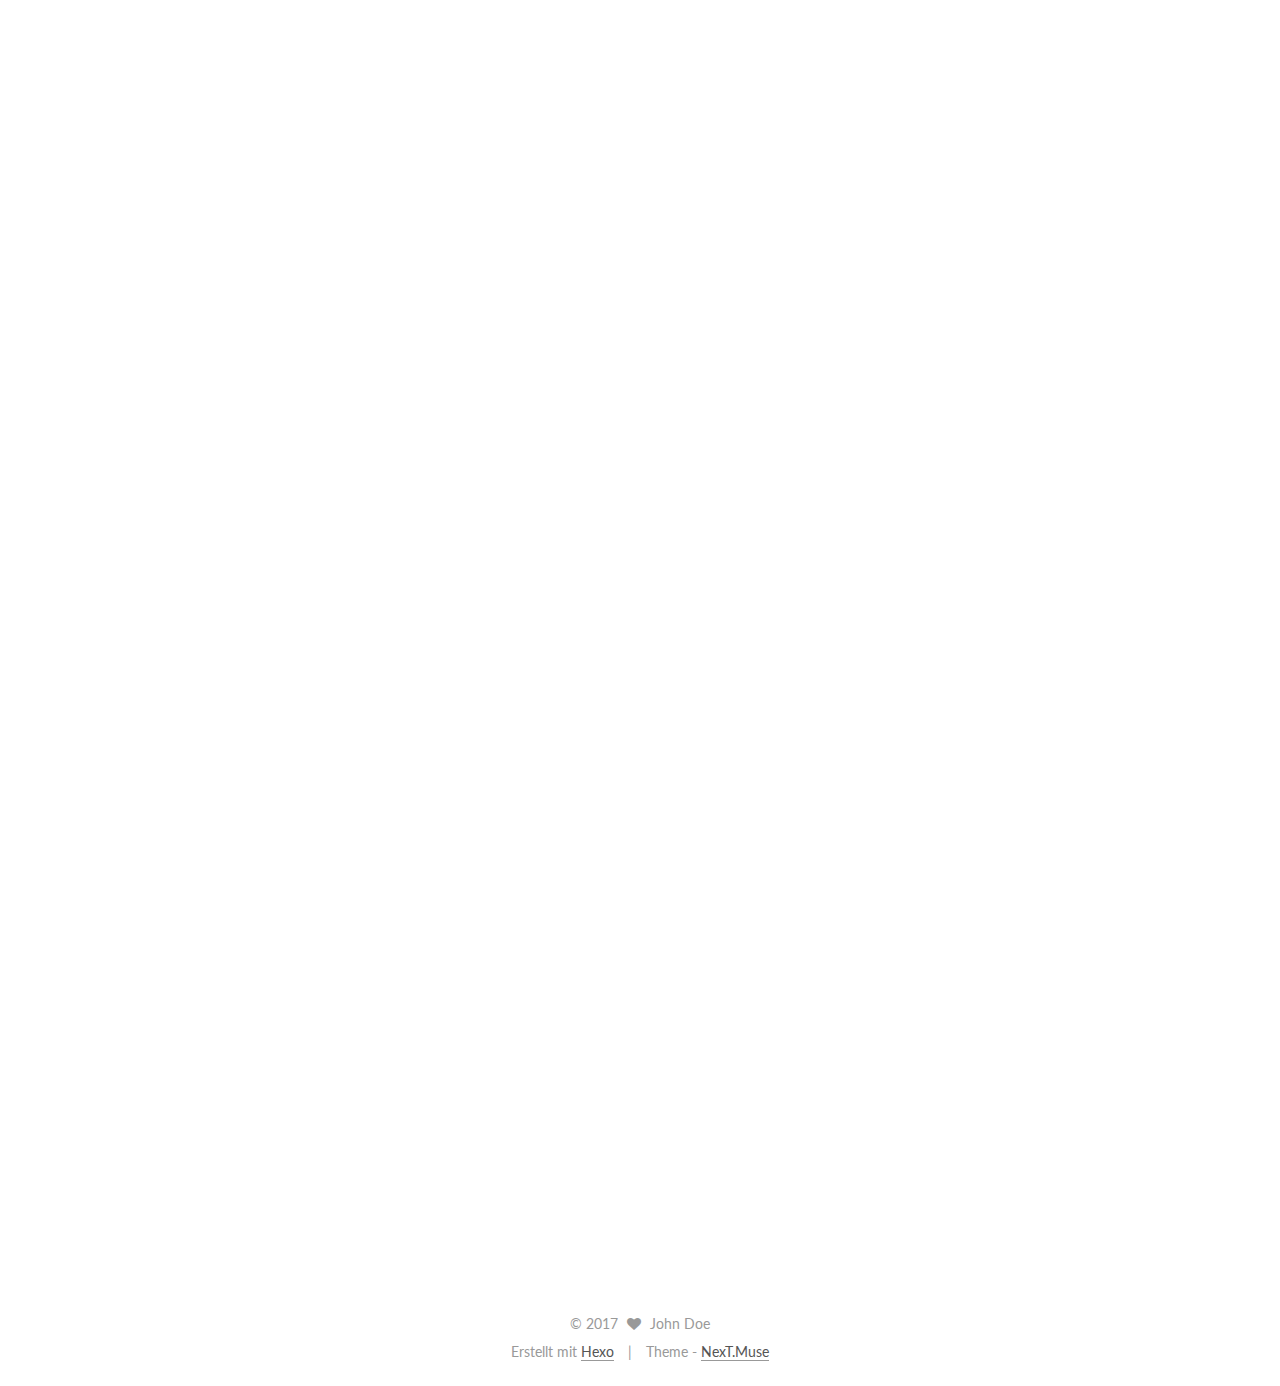
==== commit 06fde961: "Site updated: 2017-05-07 15:40:23" ====
--- a/index.html
+++ b/index.html
@@ -197,17 +197,27 @@
             
               <i class="menu-item-icon fa fa-fw fa-home"></i> <br />
             
-            Home
+            Startseite
           </a>
         </li>
       
         
+        <li class="menu-item menu-item-about">
+          <a href="/about" rel="section">
+            
+              <i class="menu-item-icon fa fa-fw fa-user"></i> <br />
+            
+            Über
+          </a>
+        </li>
+      
+        
         <li class="menu-item menu-item-archives">
           <a href="/archives" rel="section">
             
               <i class="menu-item-icon fa fa-fw fa-archive"></i> <br />
             
-            Archives
+            Archiv
           </a>
         </li>
       
@@ -279,7 +289,7 @@
                 <i class="fa fa-calendar-o"></i>
               </span>
               
-                <span class="post-meta-item-text">Posted on</span>
+                <span class="post-meta-item-text">Veröffentlicht am</span>
               
               <time title="Post created" itemprop="dateCreated datePublished" datetime="2017-05-07T15:29:52+08:00">
                 2017-05-07
@@ -390,7 +400,7 @@
                 <i class="fa fa-calendar-o"></i>
               </span>
               
-                <span class="post-meta-item-text">Posted on</span>
+                <span class="post-meta-item-text">Veröffentlicht am</span>
               
               <time title="Post created" itemprop="dateCreated datePublished" datetime="2017-05-07T15:10:28+08:00">
                 2017-05-07
@@ -491,7 +501,7 @@
         
           <h1 class="post-title" itemprop="name headline">
                 
-                <a class="post-title-link" href="/2017/05/07/untitled/" itemprop="url">Untitled</a></h1>
+                <a class="post-title-link" href="/2017/05/07/untitled/" itemprop="url">Unbenannt</a></h1>
         
 
         <div class="post-meta">
@@ -501,7 +511,7 @@
                 <i class="fa fa-calendar-o"></i>
               </span>
               
-                <span class="post-meta-item-text">Posted on</span>
+                <span class="post-meta-item-text">Veröffentlicht am</span>
               
               <time title="Post created" itemprop="dateCreated datePublished" datetime="2017-05-07T11:55:20+08:00">
                 2017-05-07
@@ -636,7 +646,7 @@
                 <i class="fa fa-calendar-o"></i>
               </span>
               
-                <span class="post-meta-item-text">Posted on</span>
+                <span class="post-meta-item-text">Veröffentlicht am</span>
               
               <time title="Post created" itemprop="dateCreated datePublished" datetime="2017-05-06T23:43:01+08:00">
                 2017-05-06
@@ -764,7 +774,7 @@
             <div class="site-state-item site-state-posts">
               <a href="/archives">
                 <span class="site-state-item-count">4</span>
-                <span class="site-state-item-name">posts</span>
+                <span class="site-state-item-name">Artikel</span>
               </a>
             </div>
           
@@ -818,7 +828,7 @@
 
 
 <div class="powered-by">
-  Powered by <a class="theme-link" href="https://hexo.io">Hexo</a>
+  Erstellt mit  <a class="theme-link" href="https://hexo.io">Hexo</a>
 </div>
 
 <div class="theme-info">
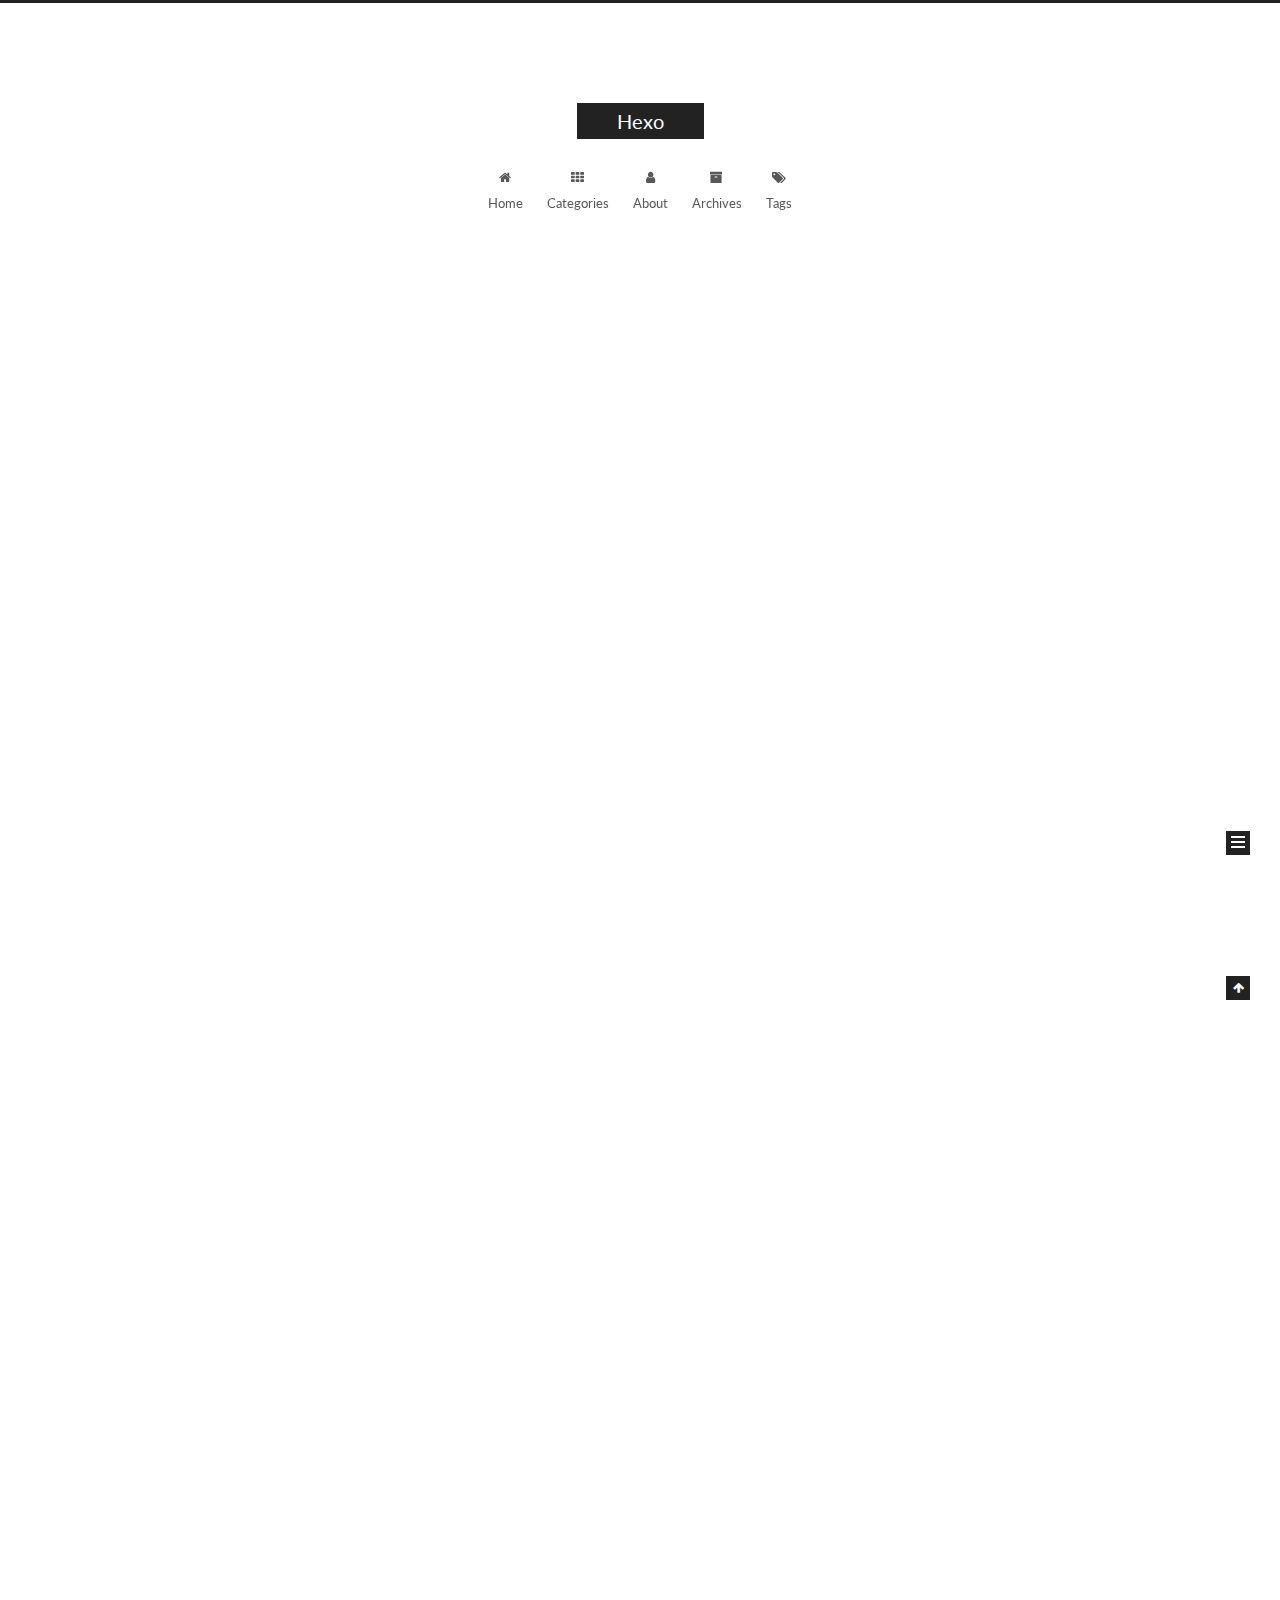
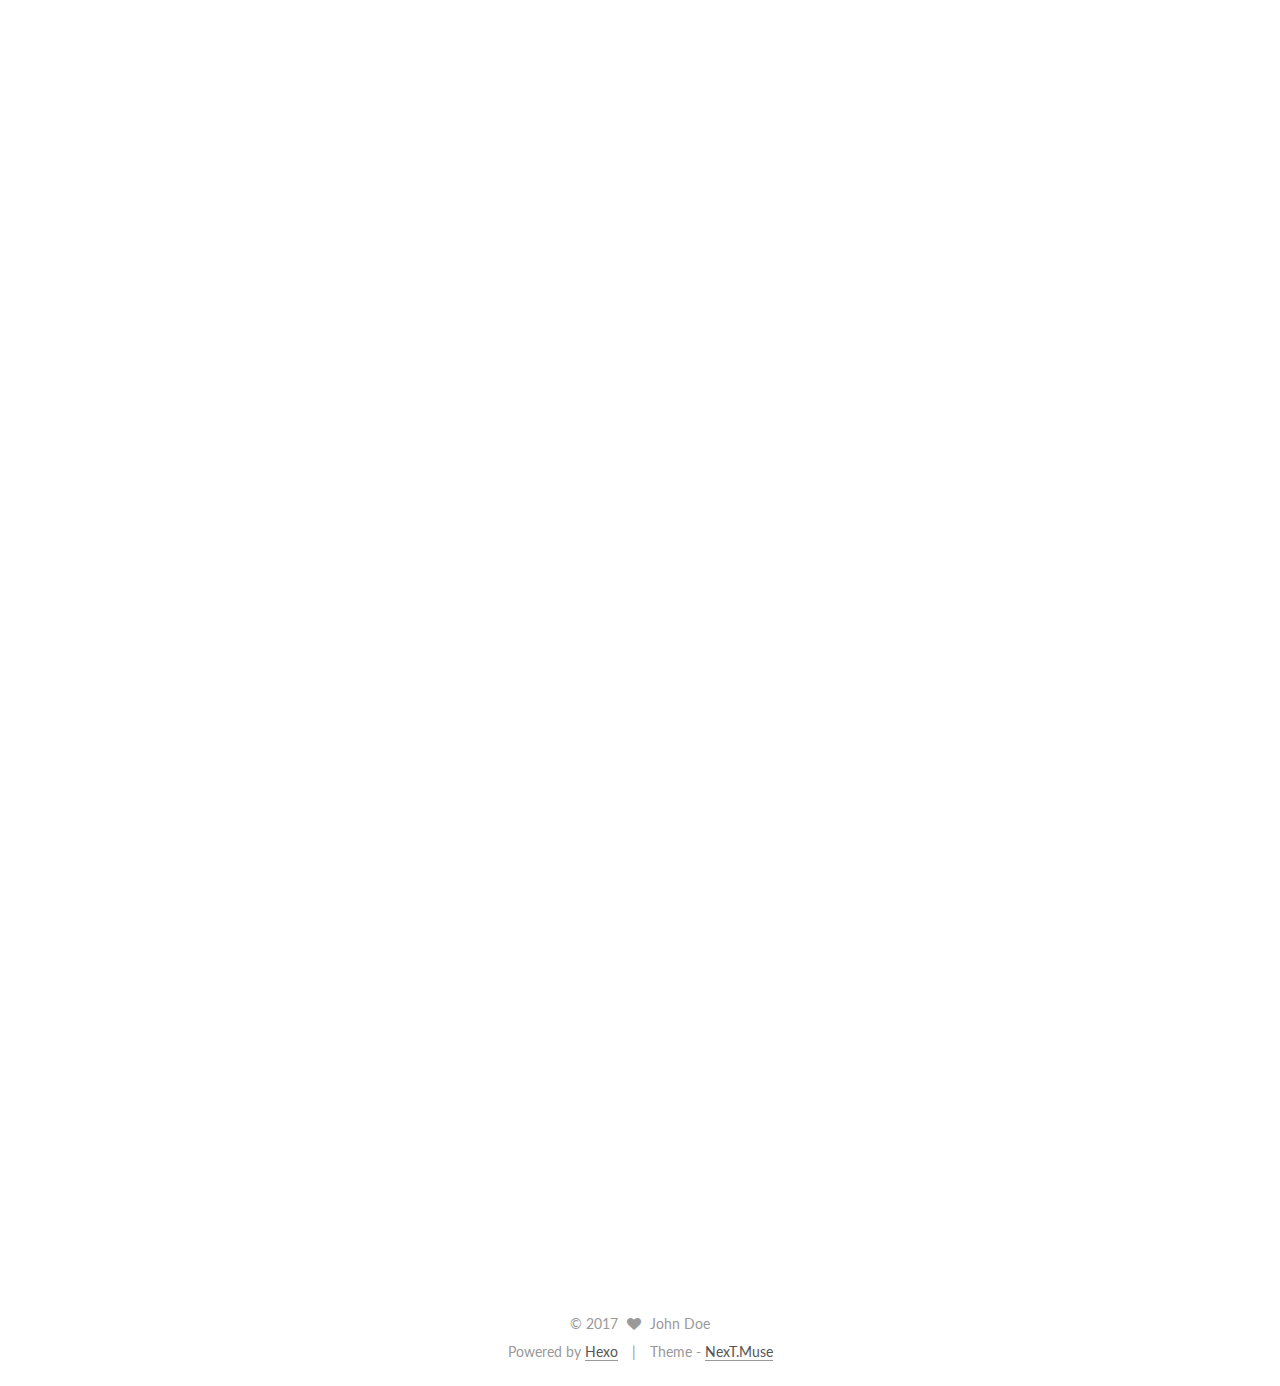
==== commit 82f52b5f: "Site updated: 2017-05-07 15:43:07" ====
--- a/index.html
+++ b/index.html
@@ -197,17 +197,27 @@
             
               <i class="menu-item-icon fa fa-fw fa-home"></i> <br />
             
-            Startseite
+            Home
           </a>
         </li>
       
         
+        <li class="menu-item menu-item-categories">
+          <a href="/categories" rel="section">
+            
+              <i class="menu-item-icon fa fa-fw fa-th"></i> <br />
+            
+            Categories
+          </a>
+        </li>
+      
+        
         <li class="menu-item menu-item-about">
           <a href="/about" rel="section">
             
               <i class="menu-item-icon fa fa-fw fa-user"></i> <br />
             
-            Über
+            About
           </a>
         </li>
       
@@ -217,7 +227,7 @@
             
               <i class="menu-item-icon fa fa-fw fa-archive"></i> <br />
             
-            Archiv
+            Archives
           </a>
         </li>
       
@@ -289,7 +299,7 @@
                 <i class="fa fa-calendar-o"></i>
               </span>
               
-                <span class="post-meta-item-text">Veröffentlicht am</span>
+                <span class="post-meta-item-text">Posted on</span>
               
               <time title="Post created" itemprop="dateCreated datePublished" datetime="2017-05-07T15:29:52+08:00">
                 2017-05-07
@@ -400,7 +410,7 @@
                 <i class="fa fa-calendar-o"></i>
               </span>
               
-                <span class="post-meta-item-text">Veröffentlicht am</span>
+                <span class="post-meta-item-text">Posted on</span>
               
               <time title="Post created" itemprop="dateCreated datePublished" datetime="2017-05-07T15:10:28+08:00">
                 2017-05-07
@@ -501,7 +511,7 @@
         
           <h1 class="post-title" itemprop="name headline">
                 
-                <a class="post-title-link" href="/2017/05/07/untitled/" itemprop="url">Unbenannt</a></h1>
+                <a class="post-title-link" href="/2017/05/07/untitled/" itemprop="url">Untitled</a></h1>
         
 
         <div class="post-meta">
@@ -511,7 +521,7 @@
                 <i class="fa fa-calendar-o"></i>
               </span>
               
-                <span class="post-meta-item-text">Veröffentlicht am</span>
+                <span class="post-meta-item-text">Posted on</span>
               
               <time title="Post created" itemprop="dateCreated datePublished" datetime="2017-05-07T11:55:20+08:00">
                 2017-05-07
@@ -646,7 +656,7 @@
                 <i class="fa fa-calendar-o"></i>
               </span>
               
-                <span class="post-meta-item-text">Veröffentlicht am</span>
+                <span class="post-meta-item-text">Posted on</span>
               
               <time title="Post created" itemprop="dateCreated datePublished" datetime="2017-05-06T23:43:01+08:00">
                 2017-05-06
@@ -774,7 +784,7 @@
             <div class="site-state-item site-state-posts">
               <a href="/archives">
                 <span class="site-state-item-count">4</span>
-                <span class="site-state-item-name">Artikel</span>
+                <span class="site-state-item-name">posts</span>
               </a>
             </div>
           
@@ -828,7 +838,7 @@
 
 
 <div class="powered-by">
-  Erstellt mit  <a class="theme-link" href="https://hexo.io">Hexo</a>
+  Powered by <a class="theme-link" href="https://hexo.io">Hexo</a>
 </div>
 
 <div class="theme-info">
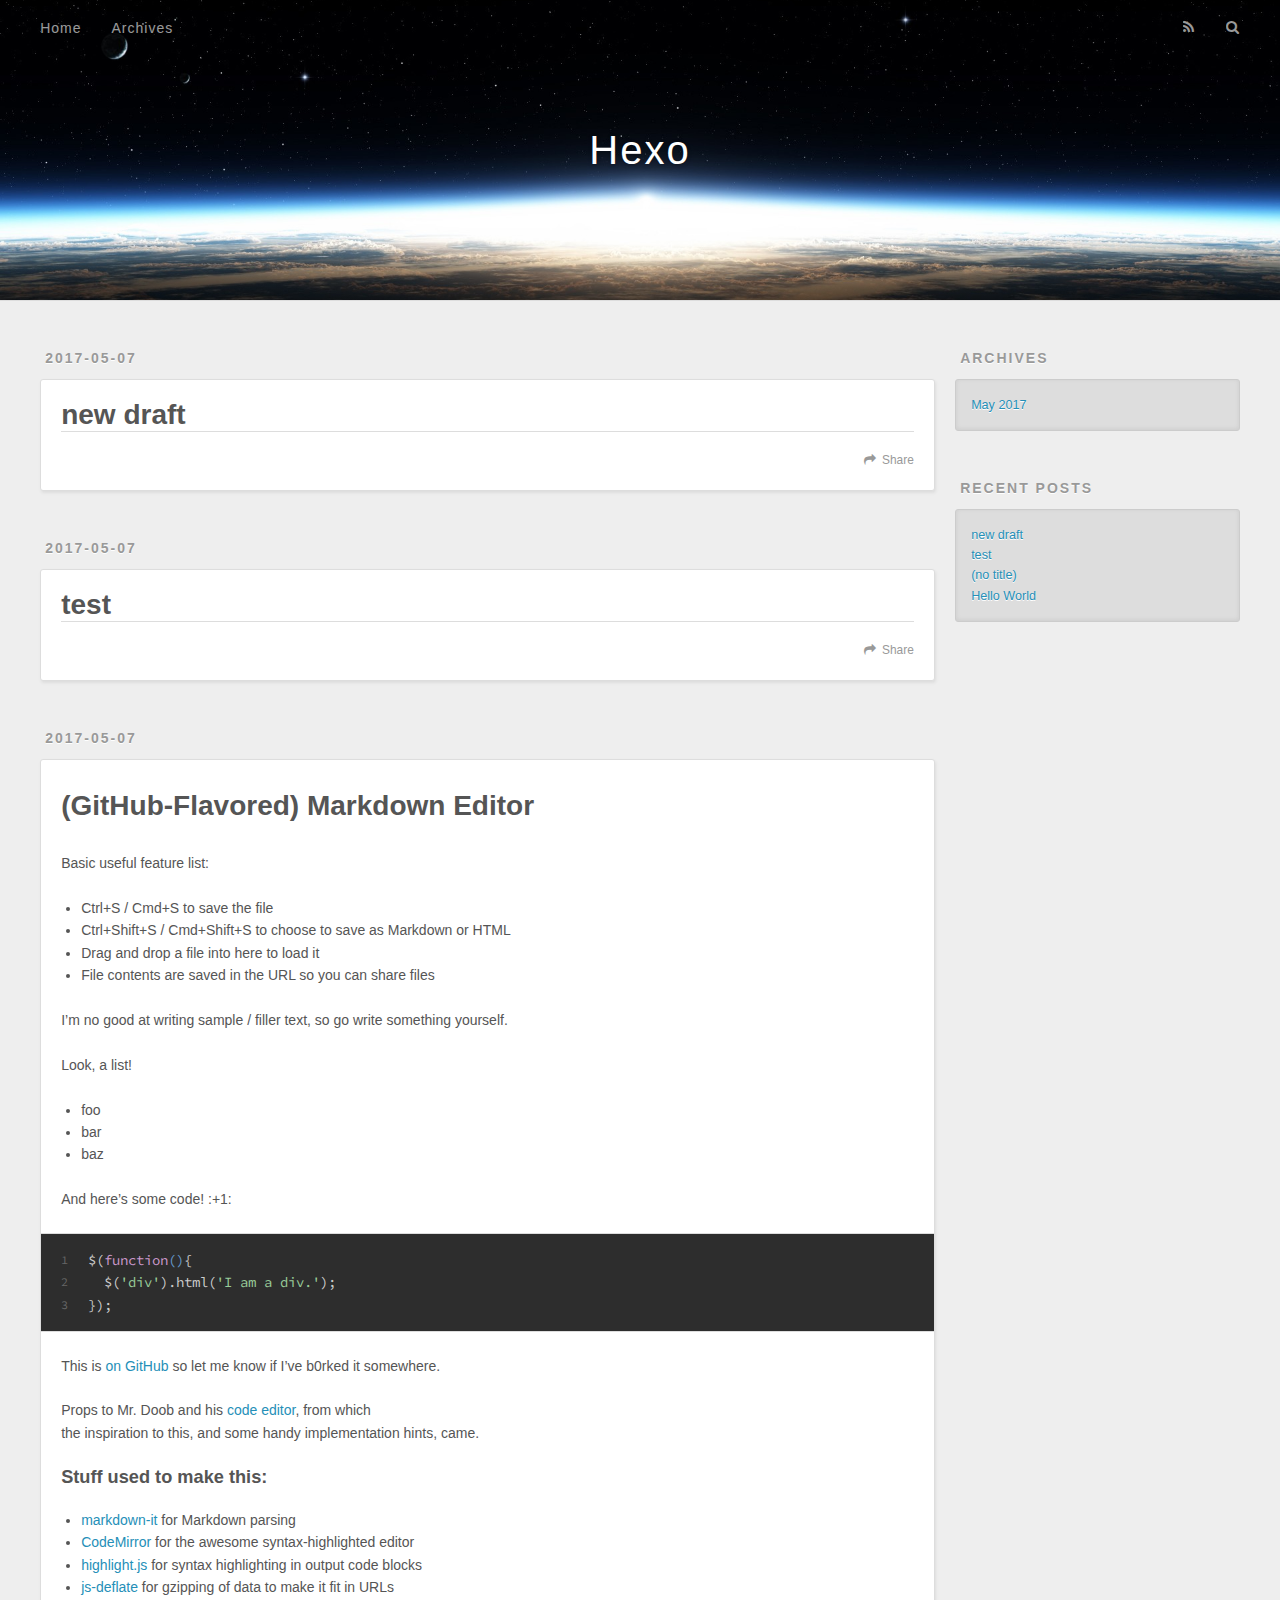
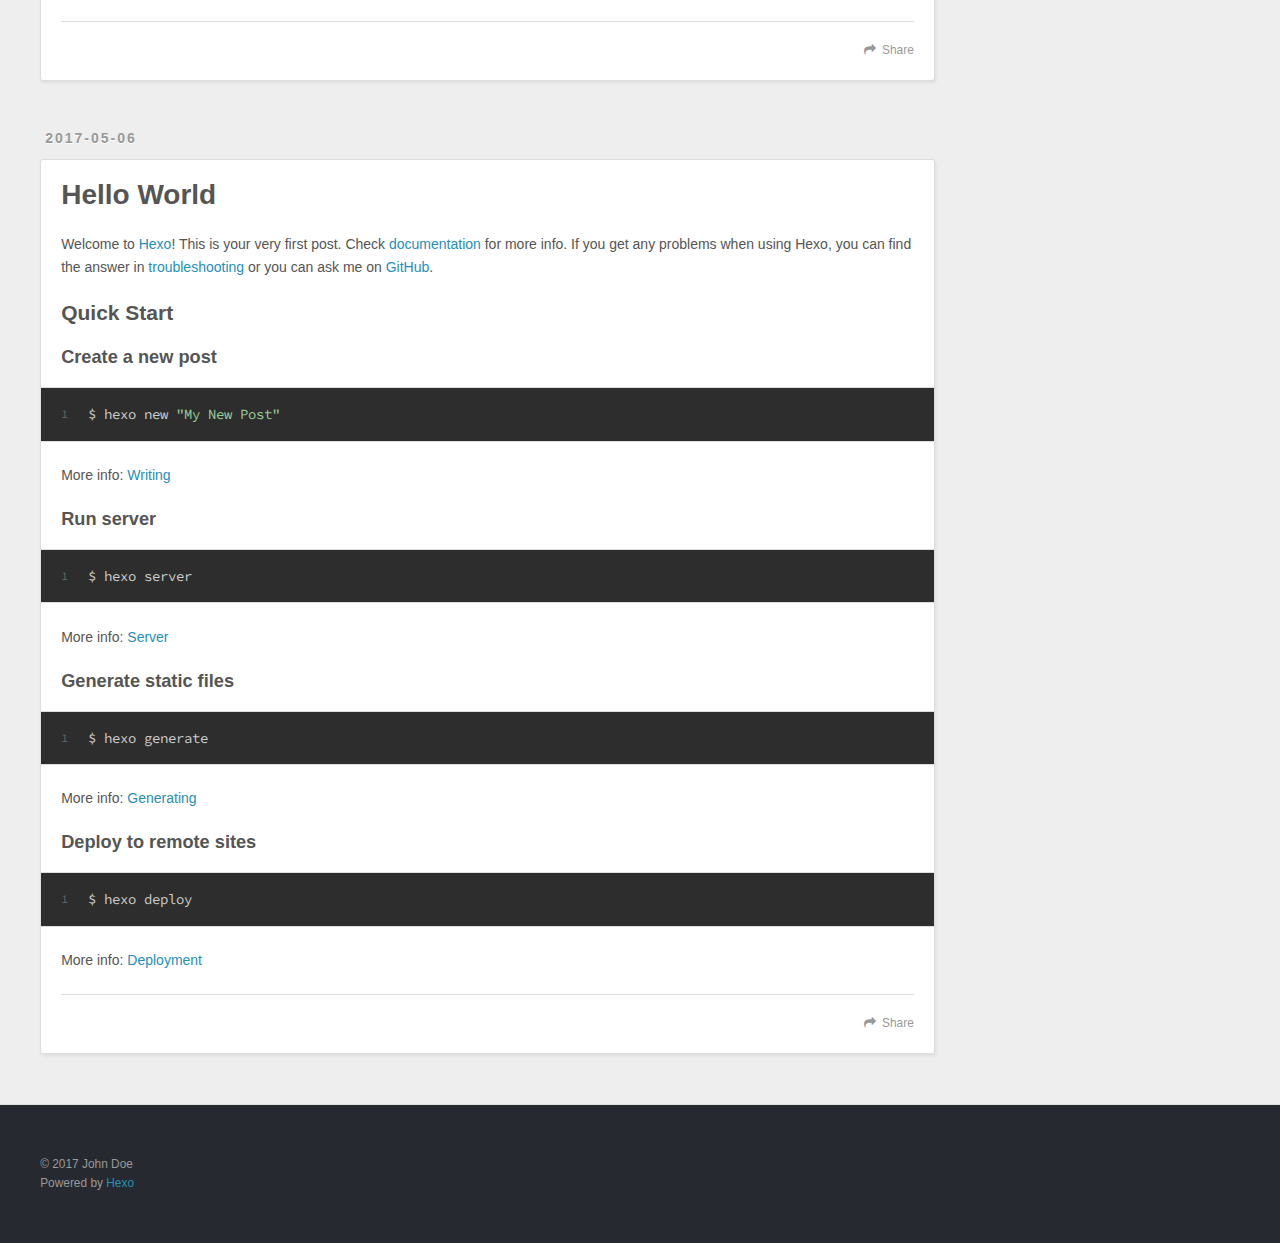
==== commit a50d4562: "Site updated: 2017-05-07 15:54:19" ====
--- a/index.html
+++ b/index.html
@@ -1,566 +1,151 @@
-<!doctype html>
-
-
-
-  
-
-
-<html class="theme-next muse use-motion" lang="">
+<!DOCTYPE html>
+<html>
 <head>
-  <meta charset="UTF-8"/>
-<meta http-equiv="X-UA-Compatible" content="IE=edge" />
-<meta name="viewport" content="width=device-width, initial-scale=1, maximum-scale=1"/>
-
-
-
-
-
-
-<meta http-equiv="Cache-Control" content="no-transform" />
-<meta http-equiv="Cache-Control" content="no-siteapp" />
-
-
-
-
-
-
-
-
-
-
-
-
-
-
-
-  
-  
-  <link href="/lib/fancybox/source/jquery.fancybox.css?v=2.1.5" rel="stylesheet" type="text/css" />
-
-
-
-
-  
-  
-  
-  
-
-  
-    
-    
-  
-
-  
-
-  
-
-  
-
-  
-
-  
-    
-    
-    <link href="//fonts.googleapis.com/css?family=Lato:300,300italic,400,400italic,700,700italic&subset=latin,latin-ext" rel="stylesheet" type="text/css">
-  
-
-
-
-
-
-
-<link href="/lib/font-awesome/css/font-awesome.min.css?v=4.6.2" rel="stylesheet" type="text/css" />
-
-<link href="/css/main.css?v=5.1.1" rel="stylesheet" type="text/css" />
-
-
-  <meta name="keywords" content="Hexo, NexT" />
-
-
-
-
-
-
-
-
-  <link rel="shortcut icon" type="image/x-icon" href="/favicon.ico?v=5.1.1" />
-
-
-
-
-
-
-<meta property="og:type" content="website">
+  <meta charset="utf-8">
+  
+  <title>Hexo</title>
+  <meta name="viewport" content="width=device-width, initial-scale=1, maximum-scale=1">
+  <meta property="og:type" content="website">
 <meta property="og:title" content="Hexo">
 <meta property="og:url" content="http://yoursite.com/index.html">
 <meta property="og:site_name" content="Hexo">
 <meta name="twitter:card" content="summary">
 <meta name="twitter:title" content="Hexo">
-
-
-
-<script type="text/javascript" id="hexo.configurations">
-  var NexT = window.NexT || {};
-  var CONFIG = {
-    root: '/',
-    scheme: 'Muse',
-    sidebar: {"position":"left","display":"post","offset":12,"offset_float":0,"b2t":false,"scrollpercent":false},
-    fancybox: true,
-    motion: true,
-    duoshuo: {
-      userId: '0',
-      author: 'Author'
-    },
-    algolia: {
-      applicationID: '',
-      apiKey: '',
-      indexName: '',
-      hits: {"per_page":10},
-      labels: {"input_placeholder":"Search for Posts","hits_empty":"We didn't find any results for the search: ${query}","hits_stats":"${hits} results found in ${time} ms"}
-    }
-  };
-</script>
-
-
-
-  <link rel="canonical" href="http://yoursite.com/"/>
-
-
-
-
-
-  <title>Hexo</title>
+  
+    <link rel="alternate" href="/atom.xml" title="Hexo" type="application/atom+xml">
+  
+  
+    <link rel="icon" href="/favicon.png">
+  
+  
+    <link href="//fonts.googleapis.com/css?family=Source+Code+Pro" rel="stylesheet" type="text/css">
+  
+  <link rel="stylesheet" href="/css/style.css">
+  
+
 </head>
 
-<body itemscope itemtype="http://schema.org/WebPage" lang="">
-
-  
-
-
-
-
-
-
-
-
-
-
-
-
-
-
-  
-  
-    
-  
-
-  <div class="container sidebar-position-left 
-   page-home 
- ">
-    <div class="headband"></div>
-
-    <header id="header" class="header" itemscope itemtype="http://schema.org/WPHeader">
-      <div class="header-inner"><div class="site-brand-wrapper">
-  <div class="site-meta ">
-    
-
-    <div class="custom-logo-site-title">
-      <a href="/"  class="brand" rel="start">
-        <span class="logo-line-before"><i></i></span>
-        <span class="site-title">Hexo</span>
-        <span class="logo-line-after"><i></i></span>
-      </a>
-    </div>
-      
-        <p class="site-subtitle"></p>
-      
-  </div>
-
-  <div class="site-nav-toggle">
-    <button>
-      <span class="btn-bar"></span>
-      <span class="btn-bar"></span>
-      <span class="btn-bar"></span>
-    </button>
-  </div>
-</div>
-
-<nav class="site-nav">
-  
-
-  
-    <ul id="menu" class="menu">
-      
-        
-        <li class="menu-item menu-item-home">
-          <a href="/" rel="section">
-            
-              <i class="menu-item-icon fa fa-fw fa-home"></i> <br />
-            
-            Home
-          </a>
-        </li>
-      
-        
-        <li class="menu-item menu-item-categories">
-          <a href="/categories" rel="section">
-            
-              <i class="menu-item-icon fa fa-fw fa-th"></i> <br />
-            
-            Categories
-          </a>
-        </li>
-      
-        
-        <li class="menu-item menu-item-about">
-          <a href="/about" rel="section">
-            
-              <i class="menu-item-icon fa fa-fw fa-user"></i> <br />
-            
-            About
-          </a>
-        </li>
-      
-        
-        <li class="menu-item menu-item-archives">
-          <a href="/archives" rel="section">
-            
-              <i class="menu-item-icon fa fa-fw fa-archive"></i> <br />
-            
-            Archives
-          </a>
-        </li>
-      
-        
-        <li class="menu-item menu-item-tags">
-          <a href="/tags" rel="section">
-            
-              <i class="menu-item-icon fa fa-fw fa-tags"></i> <br />
-            
-            Tags
-          </a>
-        </li>
-      
-
-      
-    </ul>
-  
-
-  
-</nav>
-
-
-
- </div>
-    </header>
-
-    <main id="main" class="main">
-      <div class="main-inner">
-        <div class="content-wrap">
-          <div id="content" class="content">
-            
-  <section id="posts" class="posts-expand">
-    
-      
-
-  
-
-  
-  
-  
-
-  <article class="post post-type-normal " itemscope itemtype="http://schema.org/Article">
-    <link itemprop="mainEntityOfPage" href="http://yoursite.com/2017/05/07/new-draft/">
-
-    <span hidden itemprop="author" itemscope itemtype="http://schema.org/Person">
-      <meta itemprop="name" content="John Doe">
-      <meta itemprop="description" content="">
-      <meta itemprop="image" content="/images/avatar.gif">
-    </span>
-
-    <span hidden itemprop="publisher" itemscope itemtype="http://schema.org/Organization">
-      <meta itemprop="name" content="Hexo">
-    </span>
-
-    
-      <header class="post-header">
-
-        
-        
-          <h1 class="post-title" itemprop="name headline">
-                
-                <a class="post-title-link" href="/2017/05/07/new-draft/" itemprop="url">new draft</a></h1>
-        
-
-        <div class="post-meta">
-          <span class="post-time">
-            
-              <span class="post-meta-item-icon">
-                <i class="fa fa-calendar-o"></i>
-              </span>
-              
-                <span class="post-meta-item-text">Posted on</span>
-              
-              <time title="Post created" itemprop="dateCreated datePublished" datetime="2017-05-07T15:29:52+08:00">
-                2017-05-07
-              </time>
-            
-
-            
-
-            
-          </span>
-
-          
-
-          
-            
-          
-
-          
-          
-
-          
-
-          
-
-          
-
-        </div>
+<body>
+  <div id="container">
+    <div id="wrap">
+      <header id="header">
+  <div id="banner"></div>
+  <div id="header-outer" class="outer">
+    <div id="header-title" class="inner">
+      <h1 id="logo-wrap">
+        <a href="/" id="logo">Hexo</a>
+      </h1>
+      
+    </div>
+    <div id="header-inner" class="inner">
+      <nav id="main-nav">
+        <a id="main-nav-toggle" class="nav-icon"></a>
+        
+          <a class="main-nav-link" href="/">Home</a>
+        
+          <a class="main-nav-link" href="/archives">Archives</a>
+        
+      </nav>
+      <nav id="sub-nav">
+        
+          <a id="nav-rss-link" class="nav-icon" href="/atom.xml" title="RSS Feed"></a>
+        
+        <a id="nav-search-btn" class="nav-icon" title="Search"></a>
+      </nav>
+      <div id="search-form-wrap">
+        <form action="//google.com/search" method="get" accept-charset="UTF-8" class="search-form"><input type="search" name="q" class="search-form-input" placeholder="Search"><button type="submit" class="search-form-submit">&#xF002;</button><input type="hidden" name="sitesearch" value="http://yoursite.com"></form>
+      </div>
+    </div>
+  </div>
+</header>
+      <div class="outer">
+        <section id="main">
+  
+    <article id="[layout]-new-draft" class="article article-type-[layout]" itemscope itemprop="blogPost">
+  <div class="article-meta">
+    <a href="/2017/05/07/new-draft/" class="article-date">
+  <time datetime="2017-05-07T07:29:52.000Z" itemprop="datePublished">2017-05-07</time>
+</a>
+    
+  </div>
+  <div class="article-inner">
+    
+    
+      <header class="article-header">
+        
+  
+    <h1 itemprop="name">
+      <a class="article-title" href="/2017/05/07/new-draft/">new draft</a>
+    </h1>
+  
+
       </header>
     
-
-    <div class="post-body" itemprop="articleBody">
-
-      
-      
-
-      
-        
-          
-            
-          
-        
-      
-    </div>
-
-    <div>
-      
-    </div>
-
-    <div>
-      
-    </div>
-
-    <div>
-      
-    </div>
-
-    <footer class="post-footer">
-      
-
-      
-
-      
-
-      
-      
-        <div class="post-eof"></div>
+    <div class="article-entry" itemprop="articleBody">
+      
+        
+      
+    </div>
+    <footer class="article-footer">
+      <a data-url="http://yoursite.com/2017/05/07/new-draft/" data-id="cj2eek14e0000q8ou7a6oqqjl" class="article-share-link">Share</a>
+      
       
     </footer>
-  </article>
-
-
-    
-      
-
-  
-
-  
-  
-  
-
-  <article class="post post-type-normal " itemscope itemtype="http://schema.org/Article">
-    <link itemprop="mainEntityOfPage" href="http://yoursite.com/2017/05/07/test/">
-
-    <span hidden itemprop="author" itemscope itemtype="http://schema.org/Person">
-      <meta itemprop="name" content="John Doe">
-      <meta itemprop="description" content="">
-      <meta itemprop="image" content="/images/avatar.gif">
-    </span>
-
-    <span hidden itemprop="publisher" itemscope itemtype="http://schema.org/Organization">
-      <meta itemprop="name" content="Hexo">
-    </span>
-
-    
-      <header class="post-header">
-
-        
-        
-          <h1 class="post-title" itemprop="name headline">
-                
-                <a class="post-title-link" href="/2017/05/07/test/" itemprop="url">test</a></h1>
-        
-
-        <div class="post-meta">
-          <span class="post-time">
-            
-              <span class="post-meta-item-icon">
-                <i class="fa fa-calendar-o"></i>
-              </span>
-              
-                <span class="post-meta-item-text">Posted on</span>
-              
-              <time title="Post created" itemprop="dateCreated datePublished" datetime="2017-05-07T15:10:28+08:00">
-                2017-05-07
-              </time>
-            
-
-            
-
-            
-          </span>
-
-          
-
-          
-            
-          
-
-          
-          
-
-          
-
-          
-
-          
-
-        </div>
+  </div>
+  
+</article>
+
+
+  
+    <article id="post-test" class="article article-type-post" itemscope itemprop="blogPost">
+  <div class="article-meta">
+    <a href="/2017/05/07/test/" class="article-date">
+  <time datetime="2017-05-07T07:10:28.000Z" itemprop="datePublished">2017-05-07</time>
+</a>
+    
+  </div>
+  <div class="article-inner">
+    
+    
+      <header class="article-header">
+        
+  
+    <h1 itemprop="name">
+      <a class="article-title" href="/2017/05/07/test/">test</a>
+    </h1>
+  
+
       </header>
     
-
-    <div class="post-body" itemprop="articleBody">
-
-      
-      
-
-      
-        
-          
-            
-          
-        
-      
-    </div>
-
-    <div>
-      
-    </div>
-
-    <div>
-      
-    </div>
-
-    <div>
-      
-    </div>
-
-    <footer class="post-footer">
-      
-
-      
-
-      
-
-      
-      
-        <div class="post-eof"></div>
+    <div class="article-entry" itemprop="articleBody">
+      
+        
+      
+    </div>
+    <footer class="article-footer">
+      <a data-url="http://yoursite.com/2017/05/07/test/" data-id="cj2eek14n0004q8oudeehit6c" class="article-share-link">Share</a>
+      
       
     </footer>
-  </article>
-
-
-    
-      
-
-  
-
-  
-  
-  
-
-  <article class="post post-type-normal " itemscope itemtype="http://schema.org/Article">
-    <link itemprop="mainEntityOfPage" href="http://yoursite.com/2017/05/07/untitled/">
-
-    <span hidden itemprop="author" itemscope itemtype="http://schema.org/Person">
-      <meta itemprop="name" content="John Doe">
-      <meta itemprop="description" content="">
-      <meta itemprop="image" content="/images/avatar.gif">
-    </span>
-
-    <span hidden itemprop="publisher" itemscope itemtype="http://schema.org/Organization">
-      <meta itemprop="name" content="Hexo">
-    </span>
-
-    
-      <header class="post-header">
-
-        
-        
-          <h1 class="post-title" itemprop="name headline">
-                
-                <a class="post-title-link" href="/2017/05/07/untitled/" itemprop="url">Untitled</a></h1>
-        
-
-        <div class="post-meta">
-          <span class="post-time">
-            
-              <span class="post-meta-item-icon">
-                <i class="fa fa-calendar-o"></i>
-              </span>
-              
-                <span class="post-meta-item-text">Posted on</span>
-              
-              <time title="Post created" itemprop="dateCreated datePublished" datetime="2017-05-07T11:55:20+08:00">
-                2017-05-07
-              </time>
-            
-
-            
-
-            
-          </span>
-
-          
-
-          
-            
-          
-
-          
-          
-
-          
-
-          
-
-          
-
-        </div>
-      </header>
-    
-
-    <div class="post-body" itemprop="articleBody">
-
-      
-      
-
-      
-        
-          
-            <h1 id="GitHub-Flavored-Markdown-Editor"><a href="#GitHub-Flavored-Markdown-Editor" class="headerlink" title="(GitHub-Flavored) Markdown Editor"></a>(GitHub-Flavored) Markdown Editor</h1><p>Basic useful feature list:</p>
+  </div>
+  
+</article>
+
+
+  
+    <article id="post-untitled" class="article article-type-post" itemscope itemprop="blogPost">
+  <div class="article-meta">
+    <a href="/2017/05/07/untitled/" class="article-date">
+  <time datetime="2017-05-07T03:55:20.590Z" itemprop="datePublished">2017-05-07</time>
+</a>
+    
+  </div>
+  <div class="article-inner">
+    
+    
+    <div class="article-entry" itemprop="articleBody">
+      
+        <h1 id="GitHub-Flavored-Markdown-Editor"><a href="#GitHub-Flavored-Markdown-Editor" class="headerlink" title="(GitHub-Flavored) Markdown Editor"></a>(GitHub-Flavored) Markdown Editor</h1><p>Basic useful feature list:</p>
 <ul>
 <li>Ctrl+S / Cmd+S to save the file</li>
 <li>Ctrl+Shift+S / Cmd+Shift+S to choose to save as Markdown or HTML</li>
@@ -585,117 +170,42 @@
 <li><a href="https://github.com/dankogai/js-deflate" target="_blank" rel="external">js-deflate</a> for gzipping of data to make it fit in URLs</li>
 </ul>
 
-          
-        
-      
-    </div>
-
-    <div>
-      
-    </div>
-
-    <div>
-      
-    </div>
-
-    <div>
-      
-    </div>
-
-    <footer class="post-footer">
-      
-
-      
-
-      
-
-      
-      
-        <div class="post-eof"></div>
+      
+    </div>
+    <footer class="article-footer">
+      <a data-url="http://yoursite.com/2017/05/07/untitled/" data-id="cj2eek14m0003q8ouospq3n9g" class="article-share-link">Share</a>
+      
       
     </footer>
-  </article>
-
-
-    
-      
-
-  
-
-  
-  
-  
-
-  <article class="post post-type-normal " itemscope itemtype="http://schema.org/Article">
-    <link itemprop="mainEntityOfPage" href="http://yoursite.com/2017/05/06/hello-world/">
-
-    <span hidden itemprop="author" itemscope itemtype="http://schema.org/Person">
-      <meta itemprop="name" content="John Doe">
-      <meta itemprop="description" content="">
-      <meta itemprop="image" content="/images/avatar.gif">
-    </span>
-
-    <span hidden itemprop="publisher" itemscope itemtype="http://schema.org/Organization">
-      <meta itemprop="name" content="Hexo">
-    </span>
-
-    
-      <header class="post-header">
-
-        
-        
-          <h1 class="post-title" itemprop="name headline">
-                
-                <a class="post-title-link" href="/2017/05/06/hello-world/" itemprop="url">Hello World</a></h1>
-        
-
-        <div class="post-meta">
-          <span class="post-time">
-            
-              <span class="post-meta-item-icon">
-                <i class="fa fa-calendar-o"></i>
-              </span>
-              
-                <span class="post-meta-item-text">Posted on</span>
-              
-              <time title="Post created" itemprop="dateCreated datePublished" datetime="2017-05-06T23:43:01+08:00">
-                2017-05-06
-              </time>
-            
-
-            
-
-            
-          </span>
-
-          
-
-          
-            
-          
-
-          
-          
-
-          
-
-          
-
-          
-
-        </div>
+  </div>
+  
+</article>
+
+
+  
+    <article id="post-hello-world" class="article article-type-post" itemscope itemprop="blogPost">
+  <div class="article-meta">
+    <a href="/2017/05/06/hello-world/" class="article-date">
+  <time datetime="2017-05-06T15:43:01.378Z" itemprop="datePublished">2017-05-06</time>
+</a>
+    
+  </div>
+  <div class="article-inner">
+    
+    
+      <header class="article-header">
+        
+  
+    <h1 itemprop="name">
+      <a class="article-title" href="/2017/05/06/hello-world/">Hello World</a>
+    </h1>
+  
+
       </header>
     
-
-    <div class="post-body" itemprop="articleBody">
-
-      
-      
-
-      
-        
-          
-            <p>Welcome to <a href="https://hexo.io/" target="_blank" rel="external">Hexo</a>! This is your very first post. Check <a href="https://hexo.io/docs/" target="_blank" rel="external">documentation</a> for more info. If you get any problems when using Hexo, you can find the answer in <a href="https://hexo.io/docs/troubleshooting.html" target="_blank" rel="external">troubleshooting</a> or you can ask me on <a href="https://github.com/hexojs/hexo/issues" target="_blank" rel="external">GitHub</a>.</p>
+    <div class="article-entry" itemprop="articleBody">
+      
+        <p>Welcome to <a href="https://hexo.io/" target="_blank" rel="external">Hexo</a>! This is your very first post. Check <a href="https://hexo.io/docs/" target="_blank" rel="external">documentation</a> for more info. If you get any problems when using Hexo, you can find the answer in <a href="https://hexo.io/docs/troubleshooting.html" target="_blank" rel="external">troubleshooting</a> or you can ask me on <a href="https://github.com/hexojs/hexo/issues" target="_blank" rel="external">GitHub</a>.</p>
 <h2 id="Quick-Start"><a href="#Quick-Start" class="headerlink" title="Quick Start"></a>Quick Start</h2><h3 id="Create-a-new-post"><a href="#Create-a-new-post" class="headerlink" title="Create a new post"></a>Create a new post</h3><figure class="highlight bash"><table><tr><td class="gutter"><pre><div class="line">1</div></pre></td><td class="code"><pre><div class="line">$ hexo new <span class="string">"My New Post"</span></div></pre></td></tr></table></figure>
 <p>More info: <a href="https://hexo.io/docs/writing.html" target="_blank" rel="external">Writing</a></p>
 <h3 id="Run-server"><a href="#Run-server" class="headerlink" title="Run server"></a>Run server</h3><figure class="highlight bash"><table><tr><td class="gutter"><pre><div class="line">1</div></pre></td><td class="code"><pre><div class="line">$ hexo server</div></pre></td></tr></table></figure>
@@ -705,282 +215,100 @@
 <h3 id="Deploy-to-remote-sites"><a href="#Deploy-to-remote-sites" class="headerlink" title="Deploy to remote sites"></a>Deploy to remote sites</h3><figure class="highlight bash"><table><tr><td class="gutter"><pre><div class="line">1</div></pre></td><td class="code"><pre><div class="line">$ hexo deploy</div></pre></td></tr></table></figure>
 <p>More info: <a href="https://hexo.io/docs/deployment.html" target="_blank" rel="external">Deployment</a></p>
 
-          
-        
-      
-    </div>
-
-    <div>
-      
-    </div>
-
-    <div>
-      
-    </div>
-
-    <div>
-      
-    </div>
-
-    <footer class="post-footer">
-      
-
-      
-
-      
-
-      
-      
-        <div class="post-eof"></div>
+      
+    </div>
+    <footer class="article-footer">
+      <a data-url="http://yoursite.com/2017/05/06/hello-world/" data-id="cj2eek14k0002q8oug4ig13hq" class="article-share-link">Share</a>
+      
       
     </footer>
-  </article>
-
-
-    
-  </section>
-
-  
-
-
-          </div>
-          
-
-
-          
-
-        </div>
-        
-          
-  
-  <div class="sidebar-toggle">
-    <div class="sidebar-toggle-line-wrap">
-      <span class="sidebar-toggle-line sidebar-toggle-line-first"></span>
-      <span class="sidebar-toggle-line sidebar-toggle-line-middle"></span>
-      <span class="sidebar-toggle-line sidebar-toggle-line-last"></span>
-    </div>
-  </div>
-
-  <aside id="sidebar" class="sidebar">
-    <div class="sidebar-inner">
-
-      
-
-      
-
-      <section class="site-overview sidebar-panel sidebar-panel-active">
-        <div class="site-author motion-element" itemprop="author" itemscope itemtype="http://schema.org/Person">
-          <img class="site-author-image" itemprop="image"
-               src="/images/avatar.gif"
-               alt="John Doe" />
-          <p class="site-author-name" itemprop="name">John Doe</p>
-           
-              <p class="site-description motion-element" itemprop="description"></p>
-          
-        </div>
-        <nav class="site-state motion-element">
-
-          
-            <div class="site-state-item site-state-posts">
-              <a href="/archives">
-                <span class="site-state-item-count">4</span>
-                <span class="site-state-item-name">posts</span>
-              </a>
-            </div>
-          
-
-          
-
-          
-
-        </nav>
-
-        
-
-        <div class="links-of-author motion-element">
-          
-        </div>
-
-        
-        
-
-        
-        
-
-        
-
-
-      </section>
-
-      
-
-      
-
-    </div>
-  </aside>
-
-
+  </div>
+  
+</article>
+
+
+  
+
+</section>
+        
+          <aside id="sidebar">
+  
+    
+
+  
+    
+
+  
+    
+  
+    
+  <div class="widget-wrap">
+    <h3 class="widget-title">Archives</h3>
+    <div class="widget">
+      <ul class="archive-list"><li class="archive-list-item"><a class="archive-list-link" href="/archives/2017/05/">May 2017</a></li></ul>
+    </div>
+  </div>
+
+
+  
+    
+  <div class="widget-wrap">
+    <h3 class="widget-title">Recent Posts</h3>
+    <div class="widget">
+      <ul>
+        
+          <li>
+            <a href="/2017/05/07/new-draft/">new draft</a>
+          </li>
+        
+          <li>
+            <a href="/2017/05/07/test/">test</a>
+          </li>
+        
+          <li>
+            <a href="/2017/05/07/untitled/">(no title)</a>
+          </li>
+        
+          <li>
+            <a href="/2017/05/06/hello-world/">Hello World</a>
+          </li>
+        
+      </ul>
+    </div>
+  </div>
+
+  
+</aside>
         
       </div>
-    </main>
-
-    <footer id="footer" class="footer">
-      <div class="footer-inner">
-        <div class="copyright" >
-  
-  &copy; 
-  <span itemprop="copyrightYear">2017</span>
-  <span class="with-love">
-    <i class="fa fa-heart"></i>
-  </span>
-  <span class="author" itemprop="copyrightHolder">John Doe</span>
-</div>
-
-
-<div class="powered-by">
-  Powered by <a class="theme-link" href="https://hexo.io">Hexo</a>
-</div>
-
-<div class="theme-info">
-  Theme -
-  <a class="theme-link" href="https://github.com/iissnan/hexo-theme-next">
-    NexT.Muse
-  </a>
-</div>
-
-
-        
-
-        
-      </div>
-    </footer>
-
-    
-      <div class="back-to-top">
-        <i class="fa fa-arrow-up"></i>
-        
-      </div>
-    
-
-  </div>
-
-  
-
-<script type="text/javascript">
-  if (Object.prototype.toString.call(window.Promise) !== '[object Function]') {
-    window.Promise = null;
-  }
-</script>
-
-
-
-
-
-
-
-
-
-  
-
-
-
-
-
-
-
-
-
-
-
-
-  
-  <script type="text/javascript" src="/lib/jquery/index.js?v=2.1.3"></script>
-
-  
-  <script type="text/javascript" src="/lib/fastclick/lib/fastclick.min.js?v=1.0.6"></script>
-
-  
-  <script type="text/javascript" src="/lib/jquery_lazyload/jquery.lazyload.js?v=1.9.7"></script>
-
-  
-  <script type="text/javascript" src="/lib/velocity/velocity.min.js?v=1.2.1"></script>
-
-  
-  <script type="text/javascript" src="/lib/velocity/velocity.ui.min.js?v=1.2.1"></script>
-
-  
-  <script type="text/javascript" src="/lib/fancybox/source/jquery.fancybox.pack.js?v=2.1.5"></script>
-
-
-  
-
-
-  <script type="text/javascript" src="/js/src/utils.js?v=5.1.1"></script>
-
-  <script type="text/javascript" src="/js/src/motion.js?v=5.1.1"></script>
-
-
-
-  
-  
-
-  
-
-  
-
-
-  <script type="text/javascript" src="/js/src/bootstrap.js?v=5.1.1"></script>
-
-
-
-  
-
-
-  
-
-
-
-
-	
-
-
-
-
-
-  
-
-
-
-
-
-  
-
-
-
-
-
-  
-
-
-
-
-
-
-  
-
-
-
-
-
-  
-
-  
-
-  
-
-  
-
-  
-
+      <footer id="footer">
+  
+  <div class="outer">
+    <div id="footer-info" class="inner">
+      &copy; 2017 John Doe<br>
+      Powered by <a href="http://hexo.io/" target="_blank">Hexo</a>
+    </div>
+  </div>
+</footer>
+    </div>
+    <nav id="mobile-nav">
+  
+    <a href="/" class="mobile-nav-link">Home</a>
+  
+    <a href="/archives" class="mobile-nav-link">Archives</a>
+  
+</nav>
+    
+
+<script src="//ajax.googleapis.com/ajax/libs/jquery/2.0.3/jquery.min.js"></script>
+
+
+  <link rel="stylesheet" href="/fancybox/jquery.fancybox.css">
+  <script src="/fancybox/jquery.fancybox.pack.js"></script>
+
+
+<script src="/js/script.js"></script>
+
+  </div>
 </body>
-</html>
+</html>--- a/css/style.css
+++ b/css/style.css
@@ -0,0 +1,1374 @@
+body {
+  width: 100%;
+}
+body:before,
+body:after {
+  content: "";
+  display: table;
+}
+body:after {
+  clear: both;
+}
+html,
+body,
+div,
+span,
+applet,
+object,
+iframe,
+h1,
+h2,
+h3,
+h4,
+h5,
+h6,
+p,
+blockquote,
+pre,
+a,
+abbr,
+acronym,
+address,
+big,
+cite,
+code,
+del,
+dfn,
+em,
+img,
+ins,
+kbd,
+q,
+s,
+samp,
+small,
+strike,
+strong,
+sub,
+sup,
+tt,
+var,
+dl,
+dt,
+dd,
+ol,
+ul,
+li,
+fieldset,
+form,
+label,
+legend,
+table,
+caption,
+tbody,
+tfoot,
+thead,
+tr,
+th,
+td {
+  margin: 0;
+  padding: 0;
+  border: 0;
+  outline: 0;
+  font-weight: inherit;
+  font-style: inherit;
+  font-family: inherit;
+  font-size: 100%;
+  vertical-align: baseline;
+}
+body {
+  line-height: 1;
+  color: #000;
+  background: #fff;
+}
+ol,
+ul {
+  list-style: none;
+}
+table {
+  border-collapse: separate;
+  border-spacing: 0;
+  vertical-align: middle;
+}
+caption,
+th,
+td {
+  text-align: left;
+  font-weight: normal;
+  vertical-align: middle;
+}
+a img {
+  border: none;
+}
+input,
+button {
+  margin: 0;
+  padding: 0;
+}
+input::-moz-focus-inner,
+button::-moz-focus-inner {
+  border: 0;
+  padding: 0;
+}
+@font-face {
+  font-family: FontAwesome;
+  font-style: normal;
+  font-weight: normal;
+  src: url("fonts/fontawesome-webfont.eot?v=#4.0.3");
+  src: url("fonts/fontawesome-webfont.eot?#iefix&v=#4.0.3") format("embedded-opentype"), url("fonts/fontawesome-webfont.woff?v=#4.0.3") format("woff"), url("fonts/fontawesome-webfont.ttf?v=#4.0.3") format("truetype"), url("fonts/fontawesome-webfont.svg#fontawesomeregular?v=#4.0.3") format("svg");
+}
+html,
+body,
+#container {
+  height: 100%;
+}
+body {
+  background: #eee;
+  font: 14px "Helvetica Neue", Helvetica, Arial, sans-serif;
+  -webkit-text-size-adjust: 100%;
+}
+.outer {
+  max-width: 1220px;
+  margin: 0 auto;
+  padding: 0 20px;
+}
+.outer:before,
+.outer:after {
+  content: "";
+  display: table;
+}
+.outer:after {
+  clear: both;
+}
+.inner {
+  display: inline;
+  float: left;
+  width: 98.33333333333333%;
+  margin: 0 0.833333333333333%;
+}
+.left,
+.alignleft {
+  float: left;
+}
+.right,
+.alignright {
+  float: right;
+}
+.clear {
+  clear: both;
+}
+#container {
+  position: relative;
+}
+.mobile-nav-on {
+  overflow: hidden;
+}
+#wrap {
+  height: 100%;
+  width: 100%;
+  position: absolute;
+  top: 0;
+  left: 0;
+  -webkit-transition: 0.2s ease-out;
+  -moz-transition: 0.2s ease-out;
+  -ms-transition: 0.2s ease-out;
+  transition: 0.2s ease-out;
+  z-index: 1;
+  background: #eee;
+}
+.mobile-nav-on #wrap {
+  left: 280px;
+}
+@media screen and (min-width: 768px) {
+  #main {
+    display: inline;
+    float: left;
+    width: 73.33333333333333%;
+    margin: 0 0.833333333333333%;
+  }
+}
+.article-date,
+.article-category-link,
+.archive-year,
+.widget-title {
+  text-decoration: none;
+  text-transform: uppercase;
+  letter-spacing: 2px;
+  color: #999;
+  margin-bottom: 1em;
+  margin-left: 5px;
+  line-height: 1em;
+  text-shadow: 0 1px #fff;
+  font-weight: bold;
+}
+.article-inner,
+.archive-article-inner {
+  background: #fff;
+  -webkit-box-shadow: 1px 2px 3px #ddd;
+  box-shadow: 1px 2px 3px #ddd;
+  border: 1px solid #ddd;
+  border-radius: 3px;
+}
+.article-entry h1,
+.widget h1 {
+  font-size: 2em;
+}
+.article-entry h2,
+.widget h2 {
+  font-size: 1.5em;
+}
+.article-entry h3,
+.widget h3 {
+  font-size: 1.3em;
+}
+.article-entry h4,
+.widget h4 {
+  font-size: 1.2em;
+}
+.article-entry h5,
+.widget h5 {
+  font-size: 1em;
+}
+.article-entry h6,
+.widget h6 {
+  font-size: 1em;
+  color: #999;
+}
+.article-entry hr,
+.widget hr {
+  border: 1px dashed #ddd;
+}
+.article-entry strong,
+.widget strong {
+  font-weight: bold;
+}
+.article-entry em,
+.widget em,
+.article-entry cite,
+.widget cite {
+  font-style: italic;
+}
+.article-entry sup,
+.widget sup,
+.article-entry sub,
+.widget sub {
+  font-size: 0.75em;
+  line-height: 0;
+  position: relative;
+  vertical-align: baseline;
+}
+.article-entry sup,
+.widget sup {
+  top: -0.5em;
+}
+.article-entry sub,
+.widget sub {
+  bottom: -0.2em;
+}
+.article-entry small,
+.widget small {
+  font-size: 0.85em;
+}
+.article-entry acronym,
+.widget acronym,
+.article-entry abbr,
+.widget abbr {
+  border-bottom: 1px dotted;
+}
+.article-entry ul,
+.widget ul,
+.article-entry ol,
+.widget ol,
+.article-entry dl,
+.widget dl {
+  margin: 0 20px;
+  line-height: 1.6em;
+}
+.article-entry ul ul,
+.widget ul ul,
+.article-entry ol ul,
+.widget ol ul,
+.article-entry ul ol,
+.widget ul ol,
+.article-entry ol ol,
+.widget ol ol {
+  margin-top: 0;
+  margin-bottom: 0;
+}
+.article-entry ul,
+.widget ul {
+  list-style: disc;
+}
+.article-entry ol,
+.widget ol {
+  list-style: decimal;
+}
+.article-entry dt,
+.widget dt {
+  font-weight: bold;
+}
+#header {
+  height: 300px;
+  position: relative;
+  border-bottom: 1px solid #ddd;
+}
+#header:before,
+#header:after {
+  content: "";
+  position: absolute;
+  left: 0;
+  right: 0;
+  height: 40px;
+}
+#header:before {
+  top: 0;
+  background: -webkit-linear-gradient(rgba(0,0,0,0.2), transparent);
+  background: -moz-linear-gradient(rgba(0,0,0,0.2), transparent);
+  background: -ms-linear-gradient(rgba(0,0,0,0.2), transparent);
+  background: linear-gradient(rgba(0,0,0,0.2), transparent);
+}
+#header:after {
+  bottom: 0;
+  background: -webkit-linear-gradient(transparent, rgba(0,0,0,0.2));
+  background: -moz-linear-gradient(transparent, rgba(0,0,0,0.2));
+  background: -ms-linear-gradient(transparent, rgba(0,0,0,0.2));
+  background: linear-gradient(transparent, rgba(0,0,0,0.2));
+}
+#header-outer {
+  height: 100%;
+  position: relative;
+}
+#header-inner {
+  position: relative;
+  overflow: hidden;
+}
+#banner {
+  position: absolute;
+  top: 0;
+  left: 0;
+  width: 100%;
+  height: 100%;
+  background: url("images/banner.jpg") center #000;
+  -webkit-background-size: cover;
+  -moz-background-size: cover;
+  background-size: cover;
+  z-index: -1;
+}
+#header-title {
+  text-align: center;
+  height: 40px;
+  position: absolute;
+  top: 50%;
+  left: 0;
+  margin-top: -20px;
+}
+#logo,
+#subtitle {
+  text-decoration: none;
+  color: #fff;
+  font-weight: 300;
+  text-shadow: 0 1px 4px rgba(0,0,0,0.3);
+}
+#logo {
+  font-size: 40px;
+  line-height: 40px;
+  letter-spacing: 2px;
+}
+#subtitle {
+  font-size: 16px;
+  line-height: 16px;
+  letter-spacing: 1px;
+}
+#subtitle-wrap {
+  margin-top: 16px;
+}
+#main-nav {
+  float: left;
+  margin-left: -15px;
+}
+.nav-icon,
+.main-nav-link {
+  float: left;
+  color: #fff;
+  opacity: 0.6;
+  text-decoration: none;
+  text-shadow: 0 1px rgba(0,0,0,0.2);
+  -webkit-transition: opacity 0.2s;
+  -moz-transition: opacity 0.2s;
+  -ms-transition: opacity 0.2s;
+  transition: opacity 0.2s;
+  display: block;
+  padding: 20px 15px;
+}
+.nav-icon:hover,
+.main-nav-link:hover {
+  opacity: 1;
+}
+.nav-icon {
+  font-family: FontAwesome;
+  text-align: center;
+  font-size: 14px;
+  width: 14px;
+  height: 14px;
+  padding: 20px 15px;
+  position: relative;
+  cursor: pointer;
+}
+.main-nav-link {
+  font-weight: 300;
+  letter-spacing: 1px;
+}
+@media screen and (max-width: 479px) {
+  .main-nav-link {
+    display: none;
+  }
+}
+#main-nav-toggle {
+  display: none;
+}
+#main-nav-toggle:before {
+  content: "\f0c9";
+}
+@media screen and (max-width: 479px) {
+  #main-nav-toggle {
+    display: block;
+  }
+}
+#sub-nav {
+  float: right;
+  margin-right: -15px;
+}
+#nav-rss-link:before {
+  content: "\f09e";
+}
+#nav-search-btn:before {
+  content: "\f002";
+}
+#search-form-wrap {
+  position: absolute;
+  top: 15px;
+  width: 150px;
+  height: 30px;
+  right: -150px;
+  opacity: 0;
+  -webkit-transition: 0.2s ease-out;
+  -moz-transition: 0.2s ease-out;
+  -ms-transition: 0.2s ease-out;
+  transition: 0.2s ease-out;
+}
+#search-form-wrap.on {
+  opacity: 1;
+  right: 0;
+}
+@media screen and (max-width: 479px) {
+  #search-form-wrap {
+    width: 100%;
+    right: -100%;
+  }
+}
+.search-form {
+  position: absolute;
+  top: 0;
+  left: 0;
+  right: 0;
+  background: #fff;
+  padding: 5px 15px;
+  border-radius: 15px;
+  -webkit-box-shadow: 0 0 10px rgba(0,0,0,0.3);
+  box-shadow: 0 0 10px rgba(0,0,0,0.3);
+}
+.search-form-input {
+  border: none;
+  background: none;
+  color: #555;
+  width: 100%;
+  font: 13px "Helvetica Neue", Helvetica, Arial, sans-serif;
+  outline: none;
+}
+.search-form-input::-webkit-search-results-decoration,
+.search-form-input::-webkit-search-cancel-button {
+  -webkit-appearance: none;
+}
+.search-form-submit {
+  position: absolute;
+  top: 50%;
+  right: 10px;
+  margin-top: -7px;
+  font: 13px FontAwesome;
+  border: none;
+  background: none;
+  color: #bbb;
+  cursor: pointer;
+}
+.search-form-submit:hover,
+.search-form-submit:focus {
+  color: #777;
+}
+.article {
+  margin: 50px 0;
+}
+.article-inner {
+  overflow: hidden;
+}
+.article-meta:before,
+.article-meta:after {
+  content: "";
+  display: table;
+}
+.article-meta:after {
+  clear: both;
+}
+.article-date {
+  float: left;
+}
+.article-category {
+  float: left;
+  line-height: 1em;
+  color: #ccc;
+  text-shadow: 0 1px #fff;
+  margin-left: 8px;
+}
+.article-category:before {
+  content: "\2022";
+}
+.article-category-link {
+  margin: 0 12px 1em;
+}
+.article-header {
+  padding: 20px 20px 0;
+}
+.article-title {
+  text-decoration: none;
+  font-size: 2em;
+  font-weight: bold;
+  color: #555;
+  line-height: 1.1em;
+  -webkit-transition: color 0.2s;
+  -moz-transition: color 0.2s;
+  -ms-transition: color 0.2s;
+  transition: color 0.2s;
+}
+a.article-title:hover {
+  color: #258fb8;
+}
+.article-entry {
+  color: #555;
+  padding: 0 20px;
+}
+.article-entry:before,
+.article-entry:after {
+  content: "";
+  display: table;
+}
+.article-entry:after {
+  clear: both;
+}
+.article-entry p,
+.article-entry table {
+  line-height: 1.6em;
+  margin: 1.6em 0;
+}
+.article-entry h1,
+.article-entry h2,
+.article-entry h3,
+.article-entry h4,
+.article-entry h5,
+.article-entry h6 {
+  font-weight: bold;
+}
+.article-entry h1,
+.article-entry h2,
+.article-entry h3,
+.article-entry h4,
+.article-entry h5,
+.article-entry h6 {
+  line-height: 1.1em;
+  margin: 1.1em 0;
+}
+.article-entry a {
+  color: #258fb8;
+  text-decoration: none;
+}
+.article-entry a:hover {
+  text-decoration: underline;
+}
+.article-entry ul,
+.article-entry ol,
+.article-entry dl {
+  margin-top: 1.6em;
+  margin-bottom: 1.6em;
+}
+.article-entry img,
+.article-entry video {
+  max-width: 100%;
+  height: auto;
+  display: block;
+  margin: auto;
+}
+.article-entry iframe {
+  border: none;
+}
+.article-entry table {
+  width: 100%;
+  border-collapse: collapse;
+  border-spacing: 0;
+}
+.article-entry th {
+  font-weight: bold;
+  border-bottom: 3px solid #ddd;
+  padding-bottom: 0.5em;
+}
+.article-entry td {
+  border-bottom: 1px solid #ddd;
+  padding: 10px 0;
+}
+.article-entry blockquote {
+  font-family: Georgia, "Times New Roman", serif;
+  font-size: 1.4em;
+  margin: 1.6em 20px;
+  text-align: center;
+}
+.article-entry blockquote footer {
+  font-size: 14px;
+  margin: 1.6em 0;
+  font-family: "Helvetica Neue", Helvetica, Arial, sans-serif;
+}
+.article-entry blockquote footer cite:before {
+  content: "—";
+  padding: 0 0.5em;
+}
+.article-entry .pullquote {
+  text-align: left;
+  width: 45%;
+  margin: 0;
+}
+.article-entry .pullquote.left {
+  margin-left: 0.5em;
+  margin-right: 1em;
+}
+.article-entry .pullquote.right {
+  margin-right: 0.5em;
+  margin-left: 1em;
+}
+.article-entry .caption {
+  color: #999;
+  display: block;
+  font-size: 0.9em;
+  margin-top: 0.5em;
+  position: relative;
+  text-align: center;
+}
+.article-entry .video-container {
+  position: relative;
+  padding-top: 56.25%;
+  height: 0;
+  overflow: hidden;
+}
+.article-entry .video-container iframe,
+.article-entry .video-container object,
+.article-entry .video-container embed {
+  position: absolute;
+  top: 0;
+  left: 0;
+  width: 100%;
+  height: 100%;
+  margin-top: 0;
+}
+.article-more-link a {
+  display: inline-block;
+  line-height: 1em;
+  padding: 6px 15px;
+  border-radius: 15px;
+  background: #eee;
+  color: #999;
+  text-shadow: 0 1px #fff;
+  text-decoration: none;
+}
+.article-more-link a:hover {
+  background: #258fb8;
+  color: #fff;
+  text-decoration: none;
+  text-shadow: 0 1px #1e7293;
+}
+.article-footer {
+  font-size: 0.85em;
+  line-height: 1.6em;
+  border-top: 1px solid #ddd;
+  padding-top: 1.6em;
+  margin: 0 20px 20px;
+}
+.article-footer:before,
+.article-footer:after {
+  content: "";
+  display: table;
+}
+.article-footer:after {
+  clear: both;
+}
+.article-footer a {
+  color: #999;
+  text-decoration: none;
+}
+.article-footer a:hover {
+  color: #555;
+}
+.article-tag-list-item {
+  float: left;
+  margin-right: 10px;
+}
+.article-tag-list-link:before {
+  content: "#";
+}
+.article-comment-link {
+  float: right;
+}
+.article-comment-link:before {
+  content: "\f075";
+  font-family: FontAwesome;
+  padding-right: 8px;
+}
+.article-share-link {
+  cursor: pointer;
+  float: right;
+  margin-left: 20px;
+}
+.article-share-link:before {
+  content: "\f064";
+  font-family: FontAwesome;
+  padding-right: 6px;
+}
+#article-nav {
+  position: relative;
+}
+#article-nav:before,
+#article-nav:after {
+  content: "";
+  display: table;
+}
+#article-nav:after {
+  clear: both;
+}
+@media screen and (min-width: 768px) {
+  #article-nav {
+    margin: 50px 0;
+  }
+  #article-nav:before {
+    width: 8px;
+    height: 8px;
+    position: absolute;
+    top: 50%;
+    left: 50%;
+    margin-top: -4px;
+    margin-left: -4px;
+    content: "";
+    border-radius: 50%;
+    background: #ddd;
+    -webkit-box-shadow: 0 1px 2px #fff;
+    box-shadow: 0 1px 2px #fff;
+  }
+}
+.article-nav-link-wrap {
+  text-decoration: none;
+  text-shadow: 0 1px #fff;
+  color: #999;
+  -webkit-box-sizing: border-box;
+  -moz-box-sizing: border-box;
+  box-sizing: border-box;
+  margin-top: 50px;
+  text-align: center;
+  display: block;
+}
+.article-nav-link-wrap:hover {
+  color: #555;
+}
+@media screen and (min-width: 768px) {
+  .article-nav-link-wrap {
+    width: 50%;
+    margin-top: 0;
+  }
+}
+@media screen and (min-width: 768px) {
+  #article-nav-newer {
+    float: left;
+    text-align: right;
+    padding-right: 20px;
+  }
+}
+@media screen and (min-width: 768px) {
+  #article-nav-older {
+    float: right;
+    text-align: left;
+    padding-left: 20px;
+  }
+}
+.article-nav-caption {
+  text-transform: uppercase;
+  letter-spacing: 2px;
+  color: #ddd;
+  line-height: 1em;
+  font-weight: bold;
+}
+#article-nav-newer .article-nav-caption {
+  margin-right: -2px;
+}
+.article-nav-title {
+  font-size: 0.85em;
+  line-height: 1.6em;
+  margin-top: 0.5em;
+}
+.article-share-box {
+  position: absolute;
+  display: none;
+  background: #fff;
+  -webkit-box-shadow: 1px 2px 10px rgba(0,0,0,0.2);
+  box-shadow: 1px 2px 10px rgba(0,0,0,0.2);
+  border-radius: 3px;
+  margin-left: -145px;
+  overflow: hidden;
+  z-index: 1;
+}
+.article-share-box.on {
+  display: block;
+}
+.article-share-input {
+  width: 100%;
+  background: none;
+  -webkit-box-sizing: border-box;
+  -moz-box-sizing: border-box;
+  box-sizing: border-box;
+  font: 14px "Helvetica Neue", Helvetica, Arial, sans-serif;
+  padding: 0 15px;
+  color: #555;
+  outline: none;
+  border: 1px solid #ddd;
+  border-radius: 3px 3px 0 0;
+  height: 36px;
+  line-height: 36px;
+}
+.article-share-links {
+  background: #eee;
+}
+.article-share-links:before,
+.article-share-links:after {
+  content: "";
+  display: table;
+}
+.article-share-links:after {
+  clear: both;
+}
+.article-share-twitter,
+.article-share-facebook,
+.article-share-pinterest,
+.article-share-google {
+  width: 50px;
+  height: 36px;
+  display: block;
+  float: left;
+  position: relative;
+  color: #999;
+  text-shadow: 0 1px #fff;
+}
+.article-share-twitter:before,
+.article-share-facebook:before,
+.article-share-pinterest:before,
+.article-share-google:before {
+  font-size: 20px;
+  font-family: FontAwesome;
+  width: 20px;
+  height: 20px;
+  position: absolute;
+  top: 50%;
+  left: 50%;
+  margin-top: -10px;
+  margin-left: -10px;
+  text-align: center;
+}
+.article-share-twitter:hover,
+.article-share-facebook:hover,
+.article-share-pinterest:hover,
+.article-share-google:hover {
+  color: #fff;
+}
+.article-share-twitter:before {
+  content: "\f099";
+}
+.article-share-twitter:hover {
+  background: #00aced;
+  text-shadow: 0 1px #008abe;
+}
+.article-share-facebook:before {
+  content: "\f09a";
+}
+.article-share-facebook:hover {
+  background: #3b5998;
+  text-shadow: 0 1px #2f477a;
+}
+.article-share-pinterest:before {
+  content: "\f0d2";
+}
+.article-share-pinterest:hover {
+  background: #cb2027;
+  text-shadow: 0 1px #a21a1f;
+}
+.article-share-google:before {
+  content: "\f0d5";
+}
+.article-share-google:hover {
+  background: #dd4b39;
+  text-shadow: 0 1px #be3221;
+}
+.article-gallery {
+  background: #000;
+  position: relative;
+}
+.article-gallery-photos {
+  position: relative;
+  overflow: hidden;
+}
+.article-gallery-img {
+  display: none;
+  max-width: 100%;
+}
+.article-gallery-img:first-child {
+  display: block;
+}
+.article-gallery-img.loaded {
+  position: absolute;
+  display: block;
+}
+.article-gallery-img img {
+  display: block;
+  max-width: 100%;
+  margin: 0 auto;
+}
+#comments {
+  background: #fff;
+  -webkit-box-shadow: 1px 2px 3px #ddd;
+  box-shadow: 1px 2px 3px #ddd;
+  padding: 20px;
+  border: 1px solid #ddd;
+  border-radius: 3px;
+  margin: 50px 0;
+}
+#comments a {
+  color: #258fb8;
+}
+.archives-wrap {
+  margin: 50px 0;
+}
+.archives:before,
+.archives:after {
+  content: "";
+  display: table;
+}
+.archives:after {
+  clear: both;
+}
+.archive-year-wrap {
+  margin-bottom: 1em;
+}
+.archives {
+  -webkit-column-gap: 10px;
+  -moz-column-gap: 10px;
+  column-gap: 10px;
+}
+@media screen and (min-width: 480px) and (max-width: 767px) {
+  .archives {
+    -webkit-column-count: 2;
+    -moz-column-count: 2;
+    column-count: 2;
+  }
+}
+@media screen and (min-width: 768px) {
+  .archives {
+    -webkit-column-count: 3;
+    -moz-column-count: 3;
+    column-count: 3;
+  }
+}
+.archive-article {
+  -webkit-column-break-inside: avoid;
+  page-break-inside: avoid;
+  overflow: hidden;
+  break-inside: avoid-column;
+}
+.archive-article-inner {
+  padding: 10px;
+  margin-bottom: 15px;
+}
+.archive-article-title {
+  text-decoration: none;
+  font-weight: bold;
+  color: #555;
+  -webkit-transition: color 0.2s;
+  -moz-transition: color 0.2s;
+  -ms-transition: color 0.2s;
+  transition: color 0.2s;
+  line-height: 1.6em;
+}
+.archive-article-title:hover {
+  color: #258fb8;
+}
+.archive-article-footer {
+  margin-top: 1em;
+}
+.archive-article-date {
+  color: #999;
+  text-decoration: none;
+  font-size: 0.85em;
+  line-height: 1em;
+  margin-bottom: 0.5em;
+  display: block;
+}
+#page-nav {
+  margin: 50px auto;
+  background: #fff;
+  -webkit-box-shadow: 1px 2px 3px #ddd;
+  box-shadow: 1px 2px 3px #ddd;
+  border: 1px solid #ddd;
+  border-radius: 3px;
+  text-align: center;
+  color: #999;
+  overflow: hidden;
+}
+#page-nav:before,
+#page-nav:after {
+  content: "";
+  display: table;
+}
+#page-nav:after {
+  clear: both;
+}
+#page-nav a,
+#page-nav span {
+  padding: 10px 20px;
+  line-height: 1;
+  height: 2ex;
+}
+#page-nav a {
+  color: #999;
+  text-decoration: none;
+}
+#page-nav a:hover {
+  background: #999;
+  color: #fff;
+}
+#page-nav .prev {
+  float: left;
+}
+#page-nav .next {
+  float: right;
+}
+#page-nav .page-number {
+  display: inline-block;
+}
+@media screen and (max-width: 479px) {
+  #page-nav .page-number {
+    display: none;
+  }
+}
+#page-nav .current {
+  color: #555;
+  font-weight: bold;
+}
+#page-nav .space {
+  color: #ddd;
+}
+#footer {
+  background: #262a30;
+  padding: 50px 0;
+  border-top: 1px solid #ddd;
+  color: #999;
+}
+#footer a {
+  color: #258fb8;
+  text-decoration: none;
+}
+#footer a:hover {
+  text-decoration: underline;
+}
+#footer-info {
+  line-height: 1.6em;
+  font-size: 0.85em;
+}
+.article-entry pre,
+.article-entry .highlight {
+  background: #2d2d2d;
+  margin: 0 -20px;
+  padding: 15px 20px;
+  border-style: solid;
+  border-color: #ddd;
+  border-width: 1px 0;
+  overflow: auto;
+  color: #ccc;
+  line-height: 22.400000000000002px;
+}
+.article-entry .highlight .gutter pre,
+.article-entry .gist .gist-file .gist-data .line-numbers {
+  color: #666;
+  font-size: 0.85em;
+}
+.article-entry pre,
+.article-entry code {
+  font-family: "Source Code Pro", Consolas, Monaco, Menlo, Consolas, monospace;
+}
+.article-entry code {
+  background: #eee;
+  text-shadow: 0 1px #fff;
+  padding: 0 0.3em;
+}
+.article-entry pre code {
+  background: none;
+  text-shadow: none;
+  padding: 0;
+}
+.article-entry .highlight pre {
+  border: none;
+  margin: 0;
+  padding: 0;
+}
+.article-entry .highlight table {
+  margin: 0;
+  width: auto;
+}
+.article-entry .highlight td {
+  border: none;
+  padding: 0;
+}
+.article-entry .highlight figcaption {
+  font-size: 0.85em;
+  color: #999;
+  line-height: 1em;
+  margin-bottom: 1em;
+}
+.article-entry .highlight figcaption:before,
+.article-entry .highlight figcaption:after {
+  content: "";
+  display: table;
+}
+.article-entry .highlight figcaption:after {
+  clear: both;
+}
+.article-entry .highlight figcaption a {
+  float: right;
+}
+.article-entry .highlight .gutter pre {
+  text-align: right;
+  padding-right: 20px;
+}
+.article-entry .highlight .line {
+  height: 22.400000000000002px;
+}
+.article-entry .highlight .line.marked {
+  background: #515151;
+}
+.article-entry .gist {
+  margin: 0 -20px;
+  border-style: solid;
+  border-color: #ddd;
+  border-width: 1px 0;
+  background: #2d2d2d;
+  padding: 15px 20px 15px 0;
+}
+.article-entry .gist .gist-file {
+  border: none;
+  font-family: "Source Code Pro", Consolas, Monaco, Menlo, Consolas, monospace;
+  margin: 0;
+}
+.article-entry .gist .gist-file .gist-data {
+  background: none;
+  border: none;
+}
+.article-entry .gist .gist-file .gist-data .line-numbers {
+  background: none;
+  border: none;
+  padding: 0 20px 0 0;
+}
+.article-entry .gist .gist-file .gist-data .line-data {
+  padding: 0 !important;
+}
+.article-entry .gist .gist-file .highlight {
+  margin: 0;
+  padding: 0;
+  border: none;
+}
+.article-entry .gist .gist-file .gist-meta {
+  background: #2d2d2d;
+  color: #999;
+  font: 0.85em "Helvetica Neue", Helvetica, Arial, sans-serif;
+  text-shadow: 0 0;
+  padding: 0;
+  margin-top: 1em;
+  margin-left: 20px;
+}
+.article-entry .gist .gist-file .gist-meta a {
+  color: #258fb8;
+  font-weight: normal;
+}
+.article-entry .gist .gist-file .gist-meta a:hover {
+  text-decoration: underline;
+}
+pre .comment,
+pre .title {
+  color: #999;
+}
+pre .variable,
+pre .attribute,
+pre .tag,
+pre .regexp,
+pre .ruby .constant,
+pre .xml .tag .title,
+pre .xml .pi,
+pre .xml .doctype,
+pre .html .doctype,
+pre .css .id,
+pre .css .class,
+pre .css .pseudo {
+  color: #f2777a;
+}
+pre .number,
+pre .preprocessor,
+pre .built_in,
+pre .literal,
+pre .params,
+pre .constant {
+  color: #f99157;
+}
+pre .class,
+pre .ruby .class .title,
+pre .css .rules .attribute {
+  color: #9c9;
+}
+pre .string,
+pre .value,
+pre .inheritance,
+pre .header,
+pre .ruby .symbol,
+pre .xml .cdata {
+  color: #9c9;
+}
+pre .css .hexcolor {
+  color: #6cc;
+}
+pre .function,
+pre .python .decorator,
+pre .python .title,
+pre .ruby .function .title,
+pre .ruby .title .keyword,
+pre .perl .sub,
+pre .javascript .title,
+pre .coffeescript .title {
+  color: #69c;
+}
+pre .keyword,
+pre .javascript .function {
+  color: #c9c;
+}
+@media screen and (max-width: 479px) {
+  #mobile-nav {
+    position: absolute;
+    top: 0;
+    left: 0;
+    width: 280px;
+    height: 100%;
+    background: #191919;
+    border-right: 1px solid #fff;
+  }
+}
+@media screen and (max-width: 479px) {
+  .mobile-nav-link {
+    display: block;
+    color: #999;
+    text-decoration: none;
+    padding: 15px 20px;
+    font-weight: bold;
+  }
+  .mobile-nav-link:hover {
+    color: #fff;
+  }
+}
+@media screen and (min-width: 768px) {
+  #sidebar {
+    display: inline;
+    float: left;
+    width: 23.333333333333332%;
+    margin: 0 0.833333333333333%;
+  }
+}
+.widget-wrap {
+  margin: 50px 0;
+}
+.widget {
+  color: #777;
+  text-shadow: 0 1px #fff;
+  background: #ddd;
+  -webkit-box-shadow: 0 -1px 4px #ccc inset;
+  box-shadow: 0 -1px 4px #ccc inset;
+  border: 1px solid #ccc;
+  padding: 15px;
+  border-radius: 3px;
+}
+.widget a {
+  color: #258fb8;
+  text-decoration: none;
+}
+.widget a:hover {
+  text-decoration: underline;
+}
+.widget ul ul,
+.widget ol ul,
+.widget dl ul,
+.widget ul ol,
+.widget ol ol,
+.widget dl ol,
+.widget ul dl,
+.widget ol dl,
+.widget dl dl {
+  margin-left: 15px;
+  list-style: disc;
+}
+.widget {
+  line-height: 1.6em;
+  word-wrap: break-word;
+  font-size: 0.9em;
+}
+.widget ul,
+.widget ol {
+  list-style: none;
+  margin: 0;
+}
+.widget ul ul,
+.widget ol ul,
+.widget ul ol,
+.widget ol ol {
+  margin: 0 20px;
+}
+.widget ul ul,
+.widget ol ul {
+  list-style: disc;
+}
+.widget ul ol,
+.widget ol ol {
+  list-style: decimal;
+}
+.category-list-count,
+.tag-list-count,
+.archive-list-count {
+  padding-left: 5px;
+  color: #999;
+  font-size: 0.85em;
+}
+.category-list-count:before,
+.tag-list-count:before,
+.archive-list-count:before {
+  content: "(";
+}
+.category-list-count:after,
+.tag-list-count:after,
+.archive-list-count:after {
+  content: ")";
+}
+.tagcloud a {
+  margin-right: 5px;
+  display: inline-block;
+}
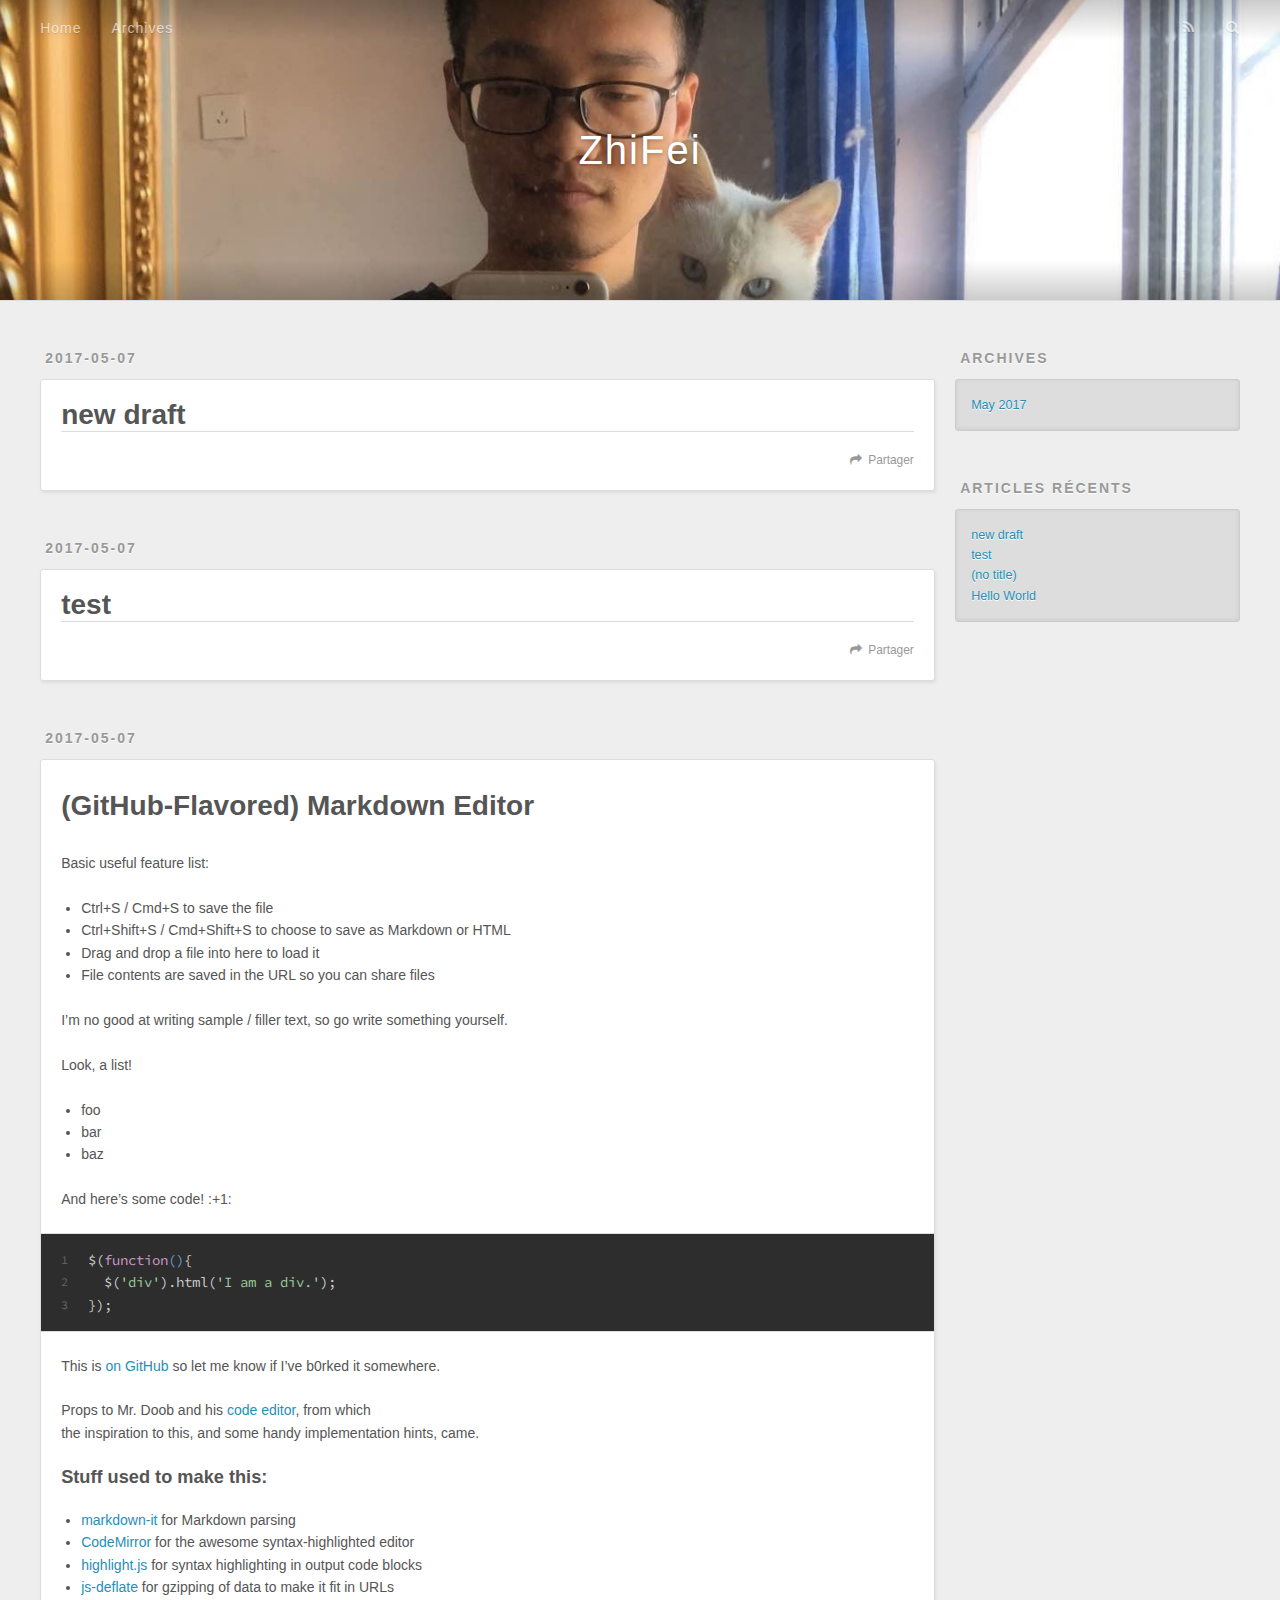
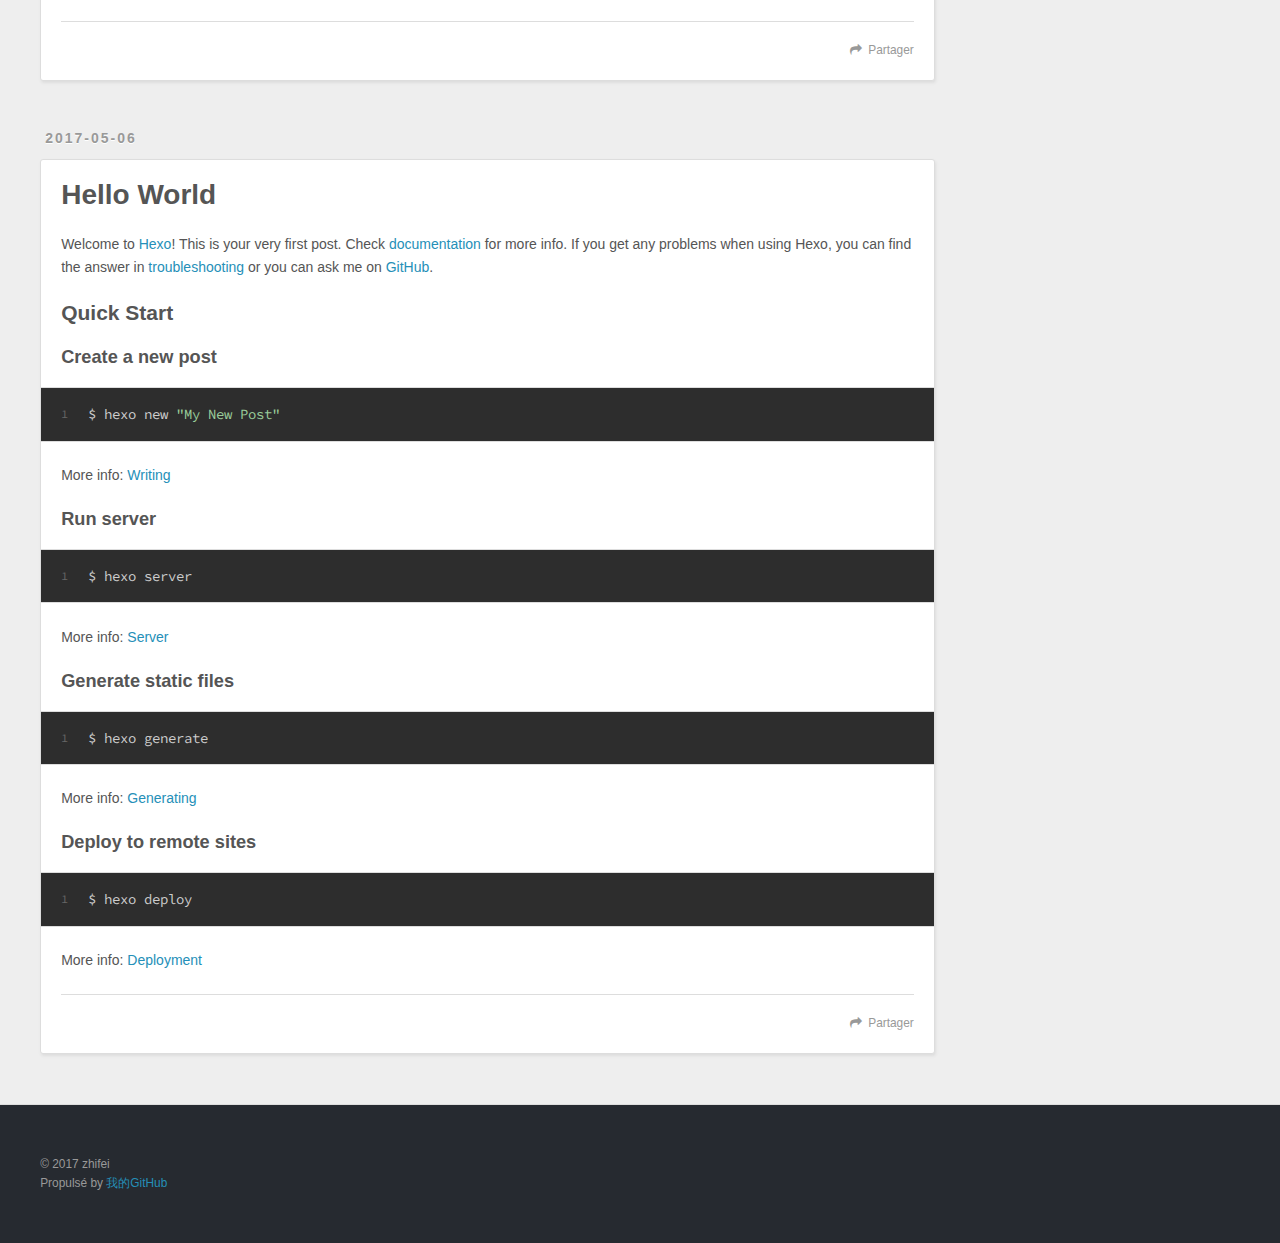
==== commit c90fd729: "Site updated: 2017-05-07 16:32:54" ====
--- a/index.html
+++ b/index.html
@@ -3,16 +3,16 @@
 <head>
   <meta charset="utf-8">
   
-  <title>Hexo</title>
+  <title>ZhiFei</title>
   <meta name="viewport" content="width=device-width, initial-scale=1, maximum-scale=1">
   <meta property="og:type" content="website">
-<meta property="og:title" content="Hexo">
+<meta property="og:title" content="ZhiFei">
 <meta property="og:url" content="http://yoursite.com/index.html">
-<meta property="og:site_name" content="Hexo">
+<meta property="og:site_name" content="ZhiFei">
 <meta name="twitter:card" content="summary">
-<meta name="twitter:title" content="Hexo">
-  
-    <link rel="alternate" href="/atom.xml" title="Hexo" type="application/atom+xml">
+<meta name="twitter:title" content="ZhiFei">
+  
+    <link rel="alternate" href="/atom.xml" title="ZhiFei" type="application/atom+xml">
   
   
     <link rel="icon" href="/favicon.png">
@@ -33,7 +33,7 @@
   <div id="header-outer" class="outer">
     <div id="header-title" class="inner">
       <h1 id="logo-wrap">
-        <a href="/" id="logo">Hexo</a>
+        <a href="/" id="logo">ZhiFei</a>
       </h1>
       
     </div>
@@ -48,9 +48,9 @@
       </nav>
       <nav id="sub-nav">
         
-          <a id="nav-rss-link" class="nav-icon" href="/atom.xml" title="RSS Feed"></a>
-        
-        <a id="nav-search-btn" class="nav-icon" title="Search"></a>
+          <a id="nav-rss-link" class="nav-icon" href="/atom.xml" title="Flux RSS"></a>
+        
+        <a id="nav-search-btn" class="nav-icon" title="Rechercher"></a>
       </nav>
       <div id="search-form-wrap">
         <form action="//google.com/search" method="get" accept-charset="UTF-8" class="search-form"><input type="search" name="q" class="search-form-input" placeholder="Search"><button type="submit" class="search-form-submit">&#xF002;</button><input type="hidden" name="sitesearch" value="http://yoursite.com"></form>
@@ -87,7 +87,7 @@
       
     </div>
     <footer class="article-footer">
-      <a data-url="http://yoursite.com/2017/05/07/new-draft/" data-id="cj2eek14e0000q8ou7a6oqqjl" class="article-share-link">Share</a>
+      <a data-url="http://yoursite.com/2017/05/07/new-draft/" data-id="cj2eekzfc00004koueqhedh0w" class="article-share-link">Partager</a>
       
       
     </footer>
@@ -123,7 +123,7 @@
       
     </div>
     <footer class="article-footer">
-      <a data-url="http://yoursite.com/2017/05/07/test/" data-id="cj2eek14n0004q8oudeehit6c" class="article-share-link">Share</a>
+      <a data-url="http://yoursite.com/2017/05/07/test/" data-id="cj2eekzfm00044kou9mhgt14y" class="article-share-link">Partager</a>
       
       
     </footer>
@@ -173,7 +173,7 @@
       
     </div>
     <footer class="article-footer">
-      <a data-url="http://yoursite.com/2017/05/07/untitled/" data-id="cj2eek14m0003q8ouospq3n9g" class="article-share-link">Share</a>
+      <a data-url="http://yoursite.com/2017/05/07/untitled/" data-id="cj2eekzfk00034koutrlvxep5" class="article-share-link">Partager</a>
       
       
     </footer>
@@ -218,7 +218,7 @@
       
     </div>
     <footer class="article-footer">
-      <a data-url="http://yoursite.com/2017/05/06/hello-world/" data-id="cj2eek14k0002q8oug4ig13hq" class="article-share-link">Share</a>
+      <a data-url="http://yoursite.com/2017/05/06/hello-world/" data-id="cj2eekzfh00024kouuhx2vu4k" class="article-share-link">Partager</a>
       
       
     </footer>
@@ -253,7 +253,7 @@
   
     
   <div class="widget-wrap">
-    <h3 class="widget-title">Recent Posts</h3>
+    <h3 class="widget-title">Articles récents</h3>
     <div class="widget">
       <ul>
         
@@ -278,6 +278,8 @@
   </div>
 
   
+    
+  
 </aside>
         
       </div>
@@ -285,8 +287,8 @@
   
   <div class="outer">
     <div id="footer-info" class="inner">
-      &copy; 2017 John Doe<br>
-      Powered by <a href="http://hexo.io/" target="_blank">Hexo</a>
+      &copy; 2017 zhifei<br>
+      Propulsé by <a href="https://github.com/zhifeigithub" target="_blank">我的GitHub</a>
     </div>
   </div>
 </footer>
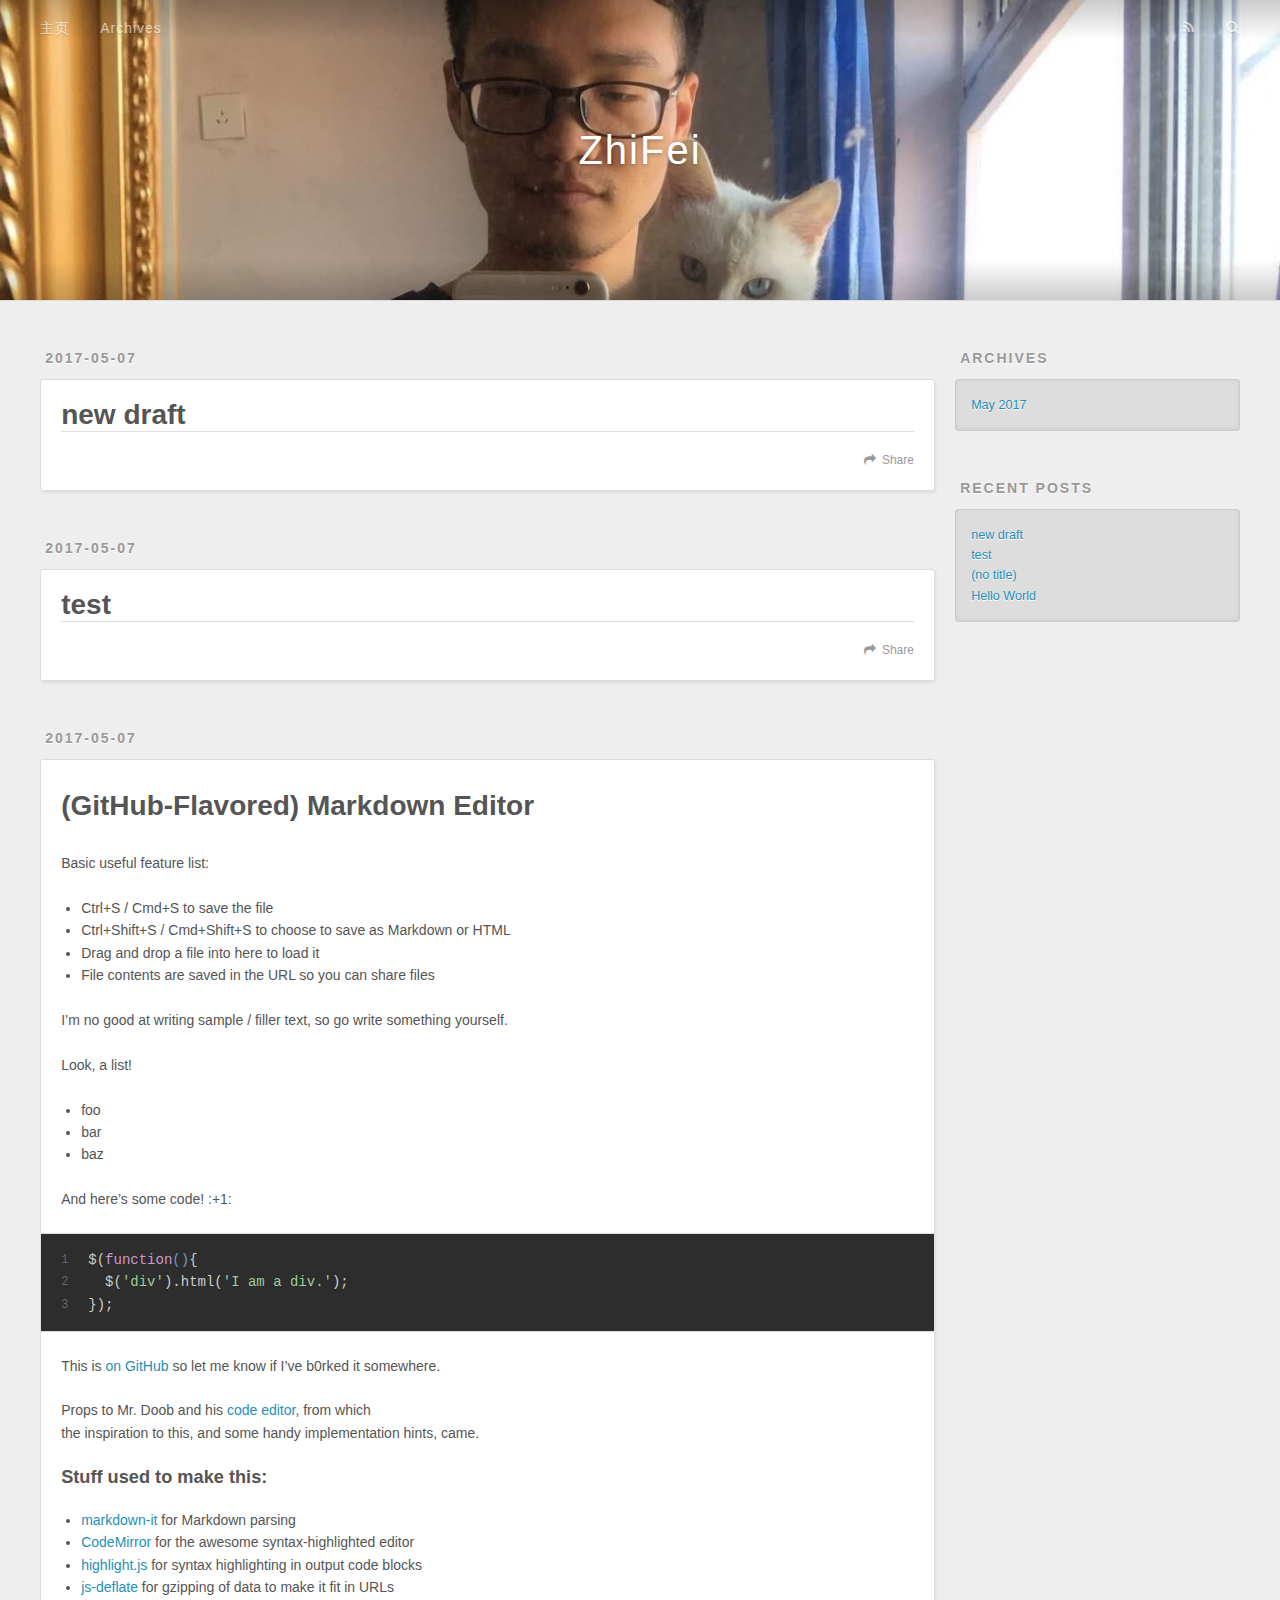
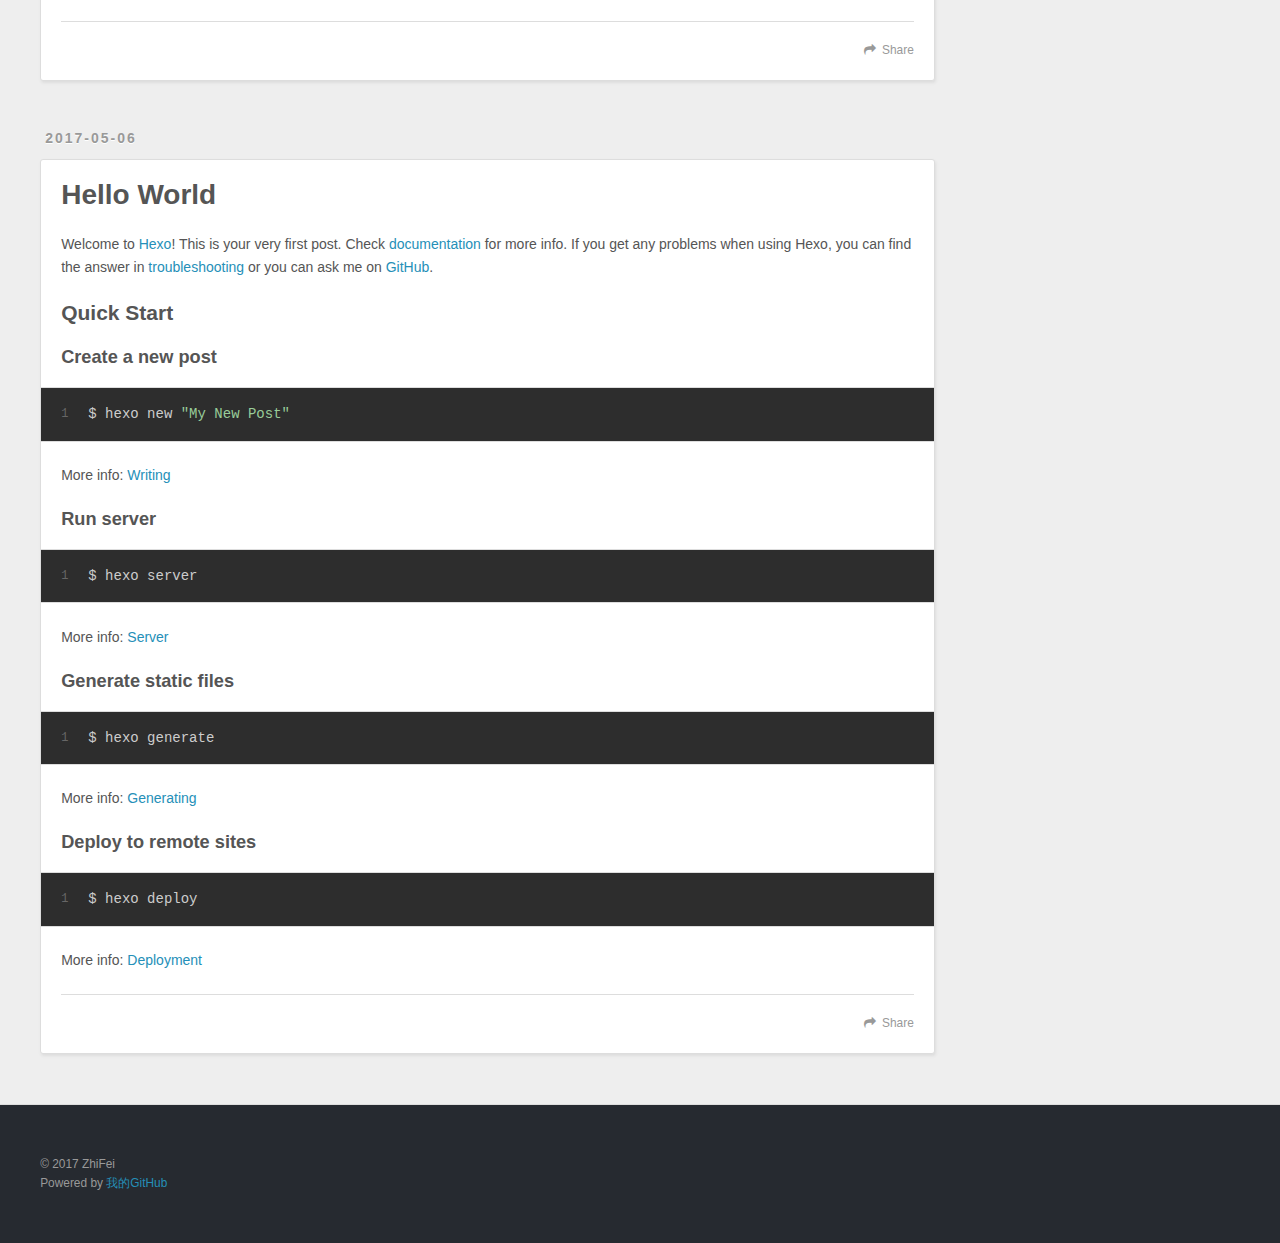
==== commit 2e75446b: "Site updated: 2017-05-07 16:52:42" ====
--- a/index.html
+++ b/index.html
@@ -18,7 +18,7 @@
     <link rel="icon" href="/favicon.png">
   
   
-    <link href="//fonts.googleapis.com/css?family=Source+Code+Pro" rel="stylesheet" type="text/css">
+    <link href="" rel="stylesheet" type="text/css">
   
   <link rel="stylesheet" href="/css/style.css">
   
@@ -41,16 +41,16 @@
       <nav id="main-nav">
         <a id="main-nav-toggle" class="nav-icon"></a>
         
-          <a class="main-nav-link" href="/">Home</a>
+          <a class="main-nav-link" href="/">主页</a>
         
           <a class="main-nav-link" href="/archives">Archives</a>
         
       </nav>
       <nav id="sub-nav">
         
-          <a id="nav-rss-link" class="nav-icon" href="/atom.xml" title="Flux RSS"></a>
-        
-        <a id="nav-search-btn" class="nav-icon" title="Rechercher"></a>
+          <a id="nav-rss-link" class="nav-icon" href="/atom.xml" title="RSS Feed"></a>
+        
+        <a id="nav-search-btn" class="nav-icon" title="Search"></a>
       </nav>
       <div id="search-form-wrap">
         <form action="//google.com/search" method="get" accept-charset="UTF-8" class="search-form"><input type="search" name="q" class="search-form-input" placeholder="Search"><button type="submit" class="search-form-submit">&#xF002;</button><input type="hidden" name="sitesearch" value="http://yoursite.com"></form>
@@ -87,7 +87,7 @@
       
     </div>
     <footer class="article-footer">
-      <a data-url="http://yoursite.com/2017/05/07/new-draft/" data-id="cj2eekzfc00004koueqhedh0w" class="article-share-link">Partager</a>
+      <a data-url="http://yoursite.com/2017/05/07/new-draft/" data-id="cj2efy24w000474ouz3lgynsz" class="article-share-link">Share</a>
       
       
     </footer>
@@ -123,7 +123,7 @@
       
     </div>
     <footer class="article-footer">
-      <a data-url="http://yoursite.com/2017/05/07/test/" data-id="cj2eekzfm00044kou9mhgt14y" class="article-share-link">Partager</a>
+      <a data-url="http://yoursite.com/2017/05/07/test/" data-id="cj2efy24u000374ou9xkzzsxn" class="article-share-link">Share</a>
       
       
     </footer>
@@ -173,7 +173,7 @@
       
     </div>
     <footer class="article-footer">
-      <a data-url="http://yoursite.com/2017/05/07/untitled/" data-id="cj2eekzfk00034koutrlvxep5" class="article-share-link">Partager</a>
+      <a data-url="http://yoursite.com/2017/05/07/untitled/" data-id="cj2efy24n000074ouau84x8bo" class="article-share-link">Share</a>
       
       
     </footer>
@@ -218,7 +218,7 @@
       
     </div>
     <footer class="article-footer">
-      <a data-url="http://yoursite.com/2017/05/06/hello-world/" data-id="cj2eekzfh00024kouuhx2vu4k" class="article-share-link">Partager</a>
+      <a data-url="http://yoursite.com/2017/05/06/hello-world/" data-id="cj2efy24t000274ouze43lwlv" class="article-share-link">Share</a>
       
       
     </footer>
@@ -253,7 +253,7 @@
   
     
   <div class="widget-wrap">
-    <h3 class="widget-title">Articles récents</h3>
+    <h3 class="widget-title">Recent Posts</h3>
     <div class="widget">
       <ul>
         
@@ -287,22 +287,22 @@
   
   <div class="outer">
     <div id="footer-info" class="inner">
-      &copy; 2017 zhifei<br>
-      Propulsé by <a href="https://github.com/zhifeigithub" target="_blank">我的GitHub</a>
+      &copy; 2017 ZhiFei<br>
+      Powered by <a href="https://github.com/zhifeigithub" target="_blank">我的GitHub</a>
     </div>
   </div>
 </footer>
     </div>
     <nav id="mobile-nav">
   
-    <a href="/" class="mobile-nav-link">Home</a>
+    <a href="/" class="mobile-nav-link">主页</a>
   
     <a href="/archives" class="mobile-nav-link">Archives</a>
   
 </nav>
     
 
-<script src="//ajax.googleapis.com/ajax/libs/jquery/2.0.3/jquery.min.js"></script>
+<script src="/js/jquery-3.2.1.min.js"></script>
 
 
   <link rel="stylesheet" href="/fancybox/jquery.fancybox.css">
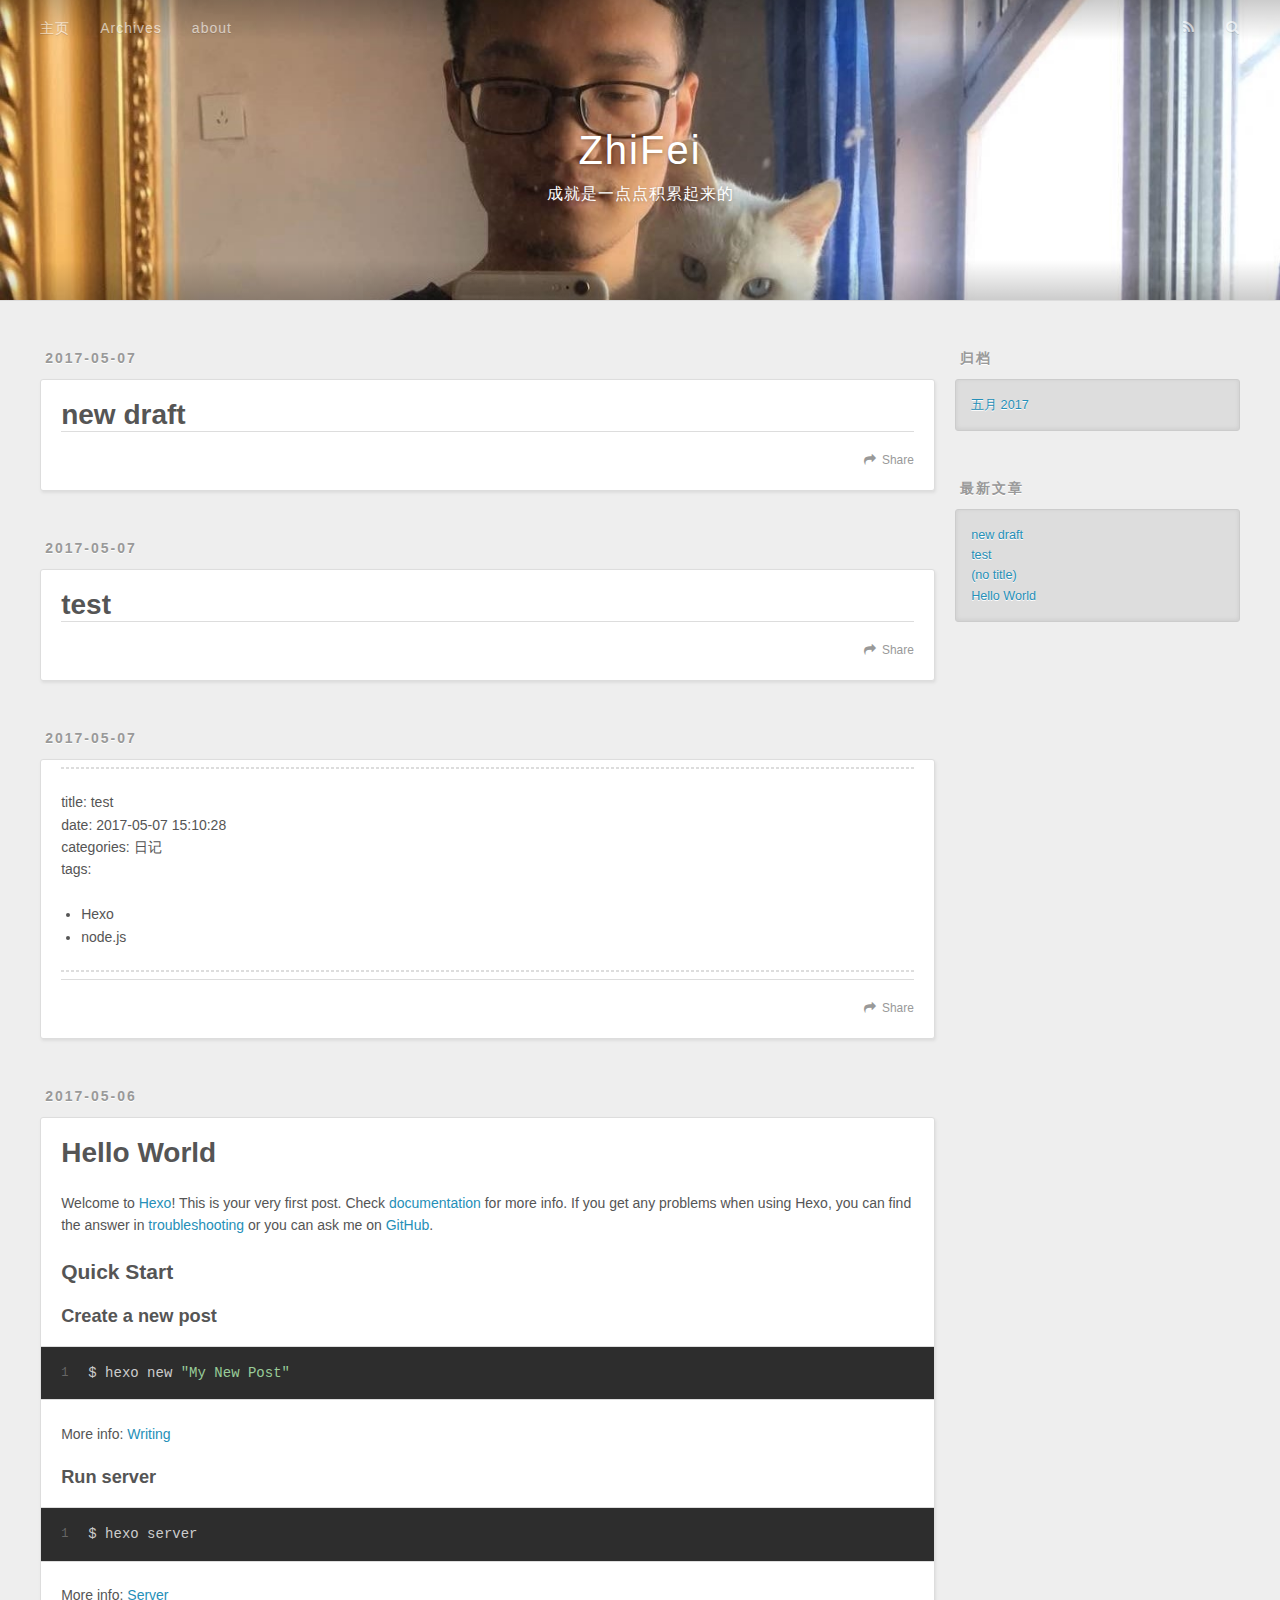
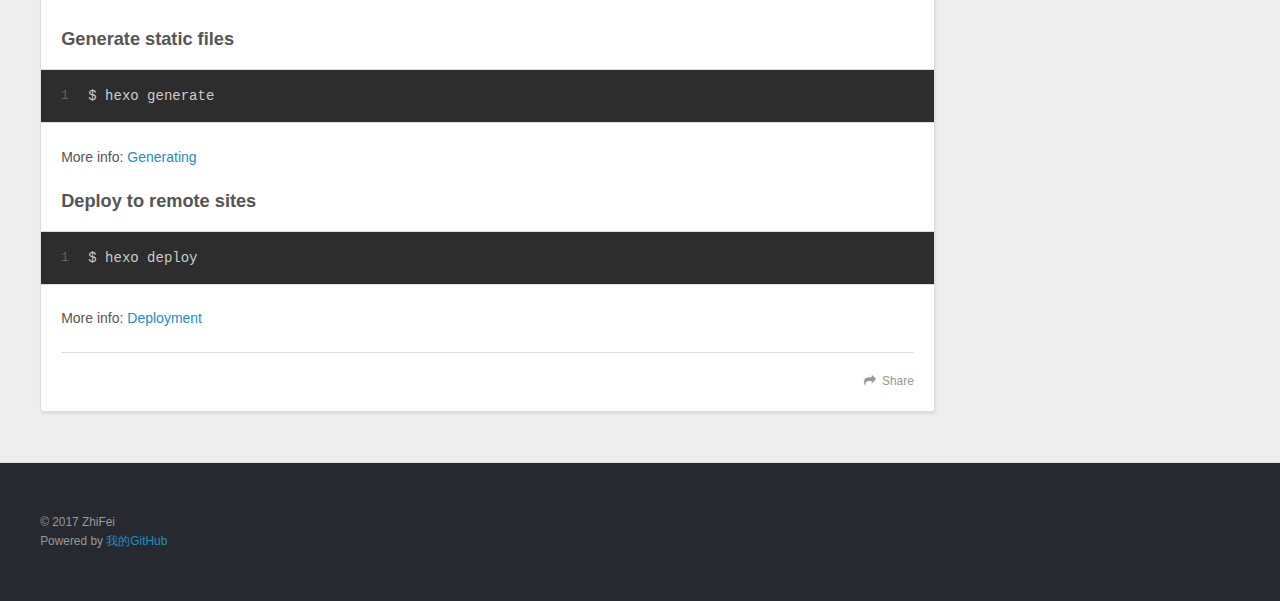
==== commit 5d2024c9: "Site updated: 2017-05-07 18:19:27" ====
--- a/index.html
+++ b/index.html
@@ -5,12 +5,15 @@
   
   <title>ZhiFei</title>
   <meta name="viewport" content="width=device-width, initial-scale=1, maximum-scale=1">
-  <meta property="og:type" content="website">
+  <meta name="description" content="ZhiFei的博客">
+<meta property="og:type" content="website">
 <meta property="og:title" content="ZhiFei">
-<meta property="og:url" content="http://yoursite.com/index.html">
+<meta property="og:url" content="http://zhifeigithub.github.io/index.html">
 <meta property="og:site_name" content="ZhiFei">
+<meta property="og:description" content="ZhiFei的博客">
 <meta name="twitter:card" content="summary">
 <meta name="twitter:title" content="ZhiFei">
+<meta name="twitter:description" content="ZhiFei的博客">
   
     <link rel="alternate" href="/atom.xml" title="ZhiFei" type="application/atom+xml">
   
@@ -36,6 +39,10 @@
         <a href="/" id="logo">ZhiFei</a>
       </h1>
       
+        <h2 id="subtitle-wrap">
+          <a href="/" id="subtitle">成就是一点点积累起来的</a>
+        </h2>
+      
     </div>
     <div id="header-inner" class="inner">
       <nav id="main-nav">
@@ -45,15 +52,17 @@
         
           <a class="main-nav-link" href="/archives">Archives</a>
         
+          <a class="main-nav-link" href="/about">about</a>
+        
       </nav>
       <nav id="sub-nav">
         
           <a id="nav-rss-link" class="nav-icon" href="/atom.xml" title="RSS Feed"></a>
         
-        <a id="nav-search-btn" class="nav-icon" title="Search"></a>
+        <a id="nav-search-btn" class="nav-icon" title="搜索"></a>
       </nav>
       <div id="search-form-wrap">
-        <form action="//google.com/search" method="get" accept-charset="UTF-8" class="search-form"><input type="search" name="q" class="search-form-input" placeholder="Search"><button type="submit" class="search-form-submit">&#xF002;</button><input type="hidden" name="sitesearch" value="http://yoursite.com"></form>
+        <form action="//google.com/search" method="get" accept-charset="UTF-8" class="search-form"><input type="search" name="q" class="search-form-input" placeholder="Search"><button type="submit" class="search-form-submit">&#xF002;</button><input type="hidden" name="sitesearch" value="http://zhifeigithub.github.io"></form>
       </div>
     </div>
   </div>
@@ -87,7 +96,7 @@
       
     </div>
     <footer class="article-footer">
-      <a data-url="http://yoursite.com/2017/05/07/new-draft/" data-id="cj2efy24w000474ouz3lgynsz" class="article-share-link">Share</a>
+      <a data-url="http://zhifeigithub.github.io/2017/05/07/new-draft/" data-id="cj2ej02fh0003wkouauytdpel" class="article-share-link">Share</a>
       
       
     </footer>
@@ -123,7 +132,7 @@
       
     </div>
     <footer class="article-footer">
-      <a data-url="http://yoursite.com/2017/05/07/test/" data-id="cj2efy24u000374ou9xkzzsxn" class="article-share-link">Share</a>
+      <a data-url="http://zhifeigithub.github.io/2017/05/07/test/" data-id="cj2ej02fa0000wkou61x4gsc1" class="article-share-link">Share</a>
       
       
     </footer>
@@ -145,35 +154,18 @@
     
     <div class="article-entry" itemprop="articleBody">
       
-        <h1 id="GitHub-Flavored-Markdown-Editor"><a href="#GitHub-Flavored-Markdown-Editor" class="headerlink" title="(GitHub-Flavored) Markdown Editor"></a>(GitHub-Flavored) Markdown Editor</h1><p>Basic useful feature list:</p>
+        <hr>
+<p>title: test<br>date: 2017-05-07 15:10:28<br>categories: 日记<br>tags:</p>
 <ul>
-<li>Ctrl+S / Cmd+S to save the file</li>
-<li>Ctrl+Shift+S / Cmd+Shift+S to choose to save as Markdown or HTML</li>
-<li>Drag and drop a file into here to load it</li>
-<li>File contents are saved in the URL so you can share files</li>
+<li>Hexo</li>
+<li>node.js</li>
 </ul>
-<p>I’m no good at writing sample / filler text, so go write something yourself.</p>
-<p>Look, a list!</p>
-<ul>
-<li>foo</li>
-<li>bar</li>
-<li>baz</li>
-</ul>
-<p>And here’s some code! :+1:</p>
-<figure class="highlight javascript"><table><tr><td class="gutter"><pre><div class="line">1</div><div class="line">2</div><div class="line">3</div></pre></td><td class="code"><pre><div class="line">$(<span class="function"><span class="keyword">function</span>(<span class="params"></span>)</span>&#123;</div><div class="line">  $(<span class="string">'div'</span>).html(<span class="string">'I am a div.'</span>);</div><div class="line">&#125;);</div></pre></td></tr></table></figure>
-<p>This is <a href="https://github.com/jbt/markdown-editor" target="_blank" rel="external">on GitHub</a> so let me know if I’ve b0rked it somewhere.</p>
-<p>Props to Mr. Doob and his <a href="http://mrdoob.com/projects/code-editor/" target="_blank" rel="external">code editor</a>, from which<br>the inspiration to this, and some handy implementation hints, came.</p>
-<h3 id="Stuff-used-to-make-this"><a href="#Stuff-used-to-make-this" class="headerlink" title="Stuff used to make this:"></a>Stuff used to make this:</h3><ul>
-<li><a href="https://github.com/markdown-it/markdown-it" target="_blank" rel="external">markdown-it</a> for Markdown parsing</li>
-<li><a href="http://codemirror.net/" target="_blank" rel="external">CodeMirror</a> for the awesome syntax-highlighted editor</li>
-<li><a href="http://softwaremaniacs.org/soft/highlight/en/" target="_blank" rel="external">highlight.js</a> for syntax highlighting in output code blocks</li>
-<li><a href="https://github.com/dankogai/js-deflate" target="_blank" rel="external">js-deflate</a> for gzipping of data to make it fit in URLs</li>
-</ul>
+<hr>
 
       
     </div>
     <footer class="article-footer">
-      <a data-url="http://yoursite.com/2017/05/07/untitled/" data-id="cj2efy24n000074ouau84x8bo" class="article-share-link">Share</a>
+      <a data-url="http://zhifeigithub.github.io/2017/05/07/untitled/" data-id="cj2ej02fe0002wkou4geteyln" class="article-share-link">Share</a>
       
       
     </footer>
@@ -218,7 +210,7 @@
       
     </div>
     <footer class="article-footer">
-      <a data-url="http://yoursite.com/2017/05/06/hello-world/" data-id="cj2efy24t000274ouze43lwlv" class="article-share-link">Share</a>
+      <a data-url="http://zhifeigithub.github.io/2017/05/06/hello-world/" data-id="cj2ej02fi0004wkoujs1jabx4" class="article-share-link">Share</a>
       
       
     </footer>
@@ -243,9 +235,9 @@
   
     
   <div class="widget-wrap">
-    <h3 class="widget-title">Archives</h3>
+    <h3 class="widget-title">归档</h3>
     <div class="widget">
-      <ul class="archive-list"><li class="archive-list-item"><a class="archive-list-link" href="/archives/2017/05/">May 2017</a></li></ul>
+      <ul class="archive-list"><li class="archive-list-item"><a class="archive-list-link" href="/archives/2017/05/">五月 2017</a></li></ul>
     </div>
   </div>
 
@@ -253,7 +245,7 @@
   
     
   <div class="widget-wrap">
-    <h3 class="widget-title">Recent Posts</h3>
+    <h3 class="widget-title">最新文章</h3>
     <div class="widget">
       <ul>
         
@@ -277,8 +269,6 @@
     </div>
   </div>
 
-  
-    
   
 </aside>
         
@@ -299,6 +289,8 @@
   
     <a href="/archives" class="mobile-nav-link">Archives</a>
   
+    <a href="/about" class="mobile-nav-link">about</a>
+  
 </nav>
     
 
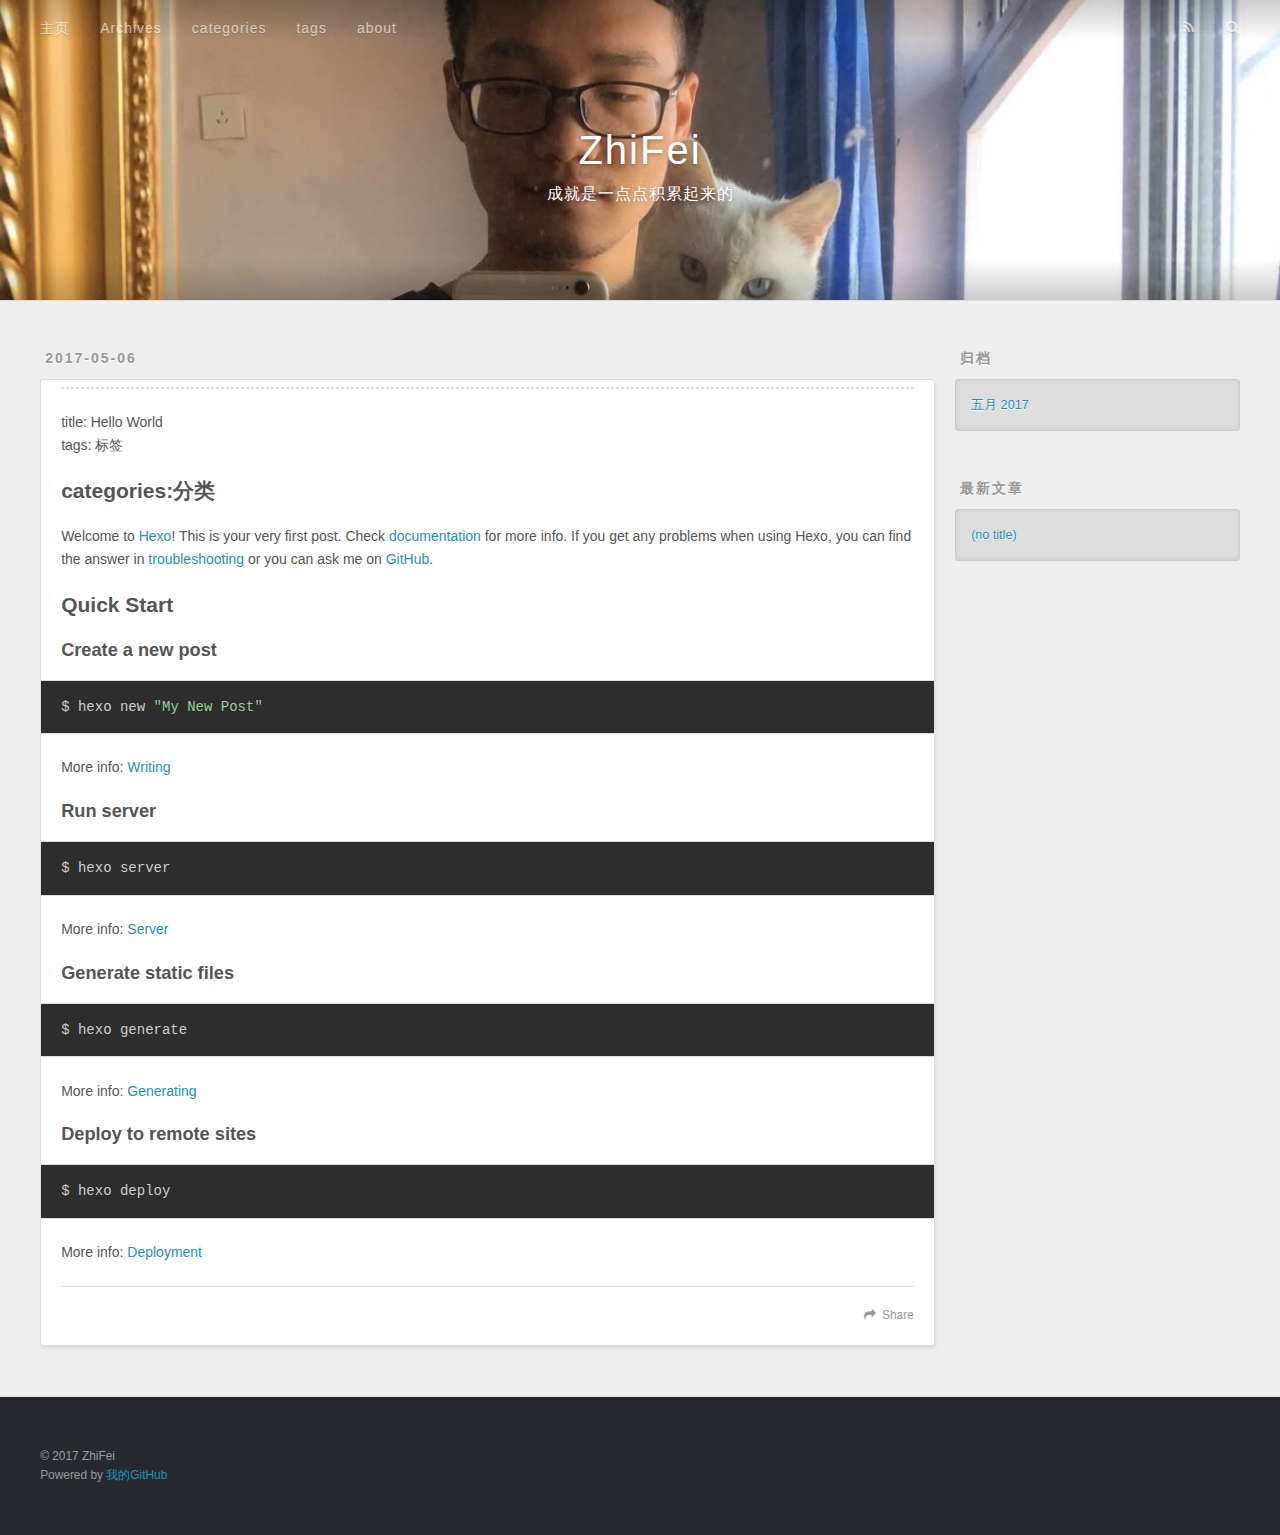
==== commit 24af32be: "Site updated: 2017-05-07 18:48:54" ====
--- a/index.html
+++ b/index.html
@@ -52,6 +52,10 @@
         
           <a class="main-nav-link" href="/archives">Archives</a>
         
+          <a class="main-nav-link" href="/categories">categories</a>
+        
+          <a class="main-nav-link" href="/tags">tags</a>
+        
           <a class="main-nav-link" href="/about">about</a>
         
       </nav>
@@ -70,111 +74,6 @@
       <div class="outer">
         <section id="main">
   
-    <article id="[layout]-new-draft" class="article article-type-[layout]" itemscope itemprop="blogPost">
-  <div class="article-meta">
-    <a href="/2017/05/07/new-draft/" class="article-date">
-  <time datetime="2017-05-07T07:29:52.000Z" itemprop="datePublished">2017-05-07</time>
-</a>
-    
-  </div>
-  <div class="article-inner">
-    
-    
-      <header class="article-header">
-        
-  
-    <h1 itemprop="name">
-      <a class="article-title" href="/2017/05/07/new-draft/">new draft</a>
-    </h1>
-  
-
-      </header>
-    
-    <div class="article-entry" itemprop="articleBody">
-      
-        
-      
-    </div>
-    <footer class="article-footer">
-      <a data-url="http://zhifeigithub.github.io/2017/05/07/new-draft/" data-id="cj2ej02fh0003wkouauytdpel" class="article-share-link">Share</a>
-      
-      
-    </footer>
-  </div>
-  
-</article>
-
-
-  
-    <article id="post-test" class="article article-type-post" itemscope itemprop="blogPost">
-  <div class="article-meta">
-    <a href="/2017/05/07/test/" class="article-date">
-  <time datetime="2017-05-07T07:10:28.000Z" itemprop="datePublished">2017-05-07</time>
-</a>
-    
-  </div>
-  <div class="article-inner">
-    
-    
-      <header class="article-header">
-        
-  
-    <h1 itemprop="name">
-      <a class="article-title" href="/2017/05/07/test/">test</a>
-    </h1>
-  
-
-      </header>
-    
-    <div class="article-entry" itemprop="articleBody">
-      
-        
-      
-    </div>
-    <footer class="article-footer">
-      <a data-url="http://zhifeigithub.github.io/2017/05/07/test/" data-id="cj2ej02fa0000wkou61x4gsc1" class="article-share-link">Share</a>
-      
-      
-    </footer>
-  </div>
-  
-</article>
-
-
-  
-    <article id="post-untitled" class="article article-type-post" itemscope itemprop="blogPost">
-  <div class="article-meta">
-    <a href="/2017/05/07/untitled/" class="article-date">
-  <time datetime="2017-05-07T03:55:20.590Z" itemprop="datePublished">2017-05-07</time>
-</a>
-    
-  </div>
-  <div class="article-inner">
-    
-    
-    <div class="article-entry" itemprop="articleBody">
-      
-        <hr>
-<p>title: test<br>date: 2017-05-07 15:10:28<br>categories: 日记<br>tags:</p>
-<ul>
-<li>Hexo</li>
-<li>node.js</li>
-</ul>
-<hr>
-
-      
-    </div>
-    <footer class="article-footer">
-      <a data-url="http://zhifeigithub.github.io/2017/05/07/untitled/" data-id="cj2ej02fe0002wkou4geteyln" class="article-share-link">Share</a>
-      
-      
-    </footer>
-  </div>
-  
-</article>
-
-
-  
     <article id="post-hello-world" class="article article-type-post" itemscope itemprop="blogPost">
   <div class="article-meta">
     <a href="/2017/05/06/hello-world/" class="article-date">
@@ -185,32 +84,28 @@
   <div class="article-inner">
     
     
-      <header class="article-header">
-        
-  
-    <h1 itemprop="name">
-      <a class="article-title" href="/2017/05/06/hello-world/">Hello World</a>
-    </h1>
-  
-
-      </header>
-    
     <div class="article-entry" itemprop="articleBody">
       
-        <p>Welcome to <a href="https://hexo.io/" target="_blank" rel="external">Hexo</a>! This is your very first post. Check <a href="https://hexo.io/docs/" target="_blank" rel="external">documentation</a> for more info. If you get any problems when using Hexo, you can find the answer in <a href="https://hexo.io/docs/troubleshooting.html" target="_blank" rel="external">troubleshooting</a> or you can ask me on <a href="https://github.com/hexojs/hexo/issues" target="_blank" rel="external">GitHub</a>.</p>
-<h2 id="Quick-Start"><a href="#Quick-Start" class="headerlink" title="Quick Start"></a>Quick Start</h2><h3 id="Create-a-new-post"><a href="#Create-a-new-post" class="headerlink" title="Create a new post"></a>Create a new post</h3><figure class="highlight bash"><table><tr><td class="gutter"><pre><div class="line">1</div></pre></td><td class="code"><pre><div class="line">$ hexo new <span class="string">"My New Post"</span></div></pre></td></tr></table></figure>
+        <hr>
+<p>title: Hello World<br>tags: 标签</p>
+<h2 id="categories-分类"><a href="#categories-分类" class="headerlink" title="categories:分类"></a>categories:分类</h2><p>Welcome to <a href="https://hexo.io/" target="_blank" rel="external">Hexo</a>! This is your very first post. Check <a href="https://hexo.io/docs/" target="_blank" rel="external">documentation</a> for more info. If you get any problems when using Hexo, you can find the answer in <a href="https://hexo.io/docs/troubleshooting.html" target="_blank" rel="external">troubleshooting</a> or you can ask me on <a href="https://github.com/hexojs/hexo/issues" target="_blank" rel="external">GitHub</a>.</p>
+<h2 id="Quick-Start"><a href="#Quick-Start" class="headerlink" title="Quick Start"></a>Quick Start</h2><h3 id="Create-a-new-post"><a href="#Create-a-new-post" class="headerlink" title="Create a new post"></a>Create a new post</h3><pre><code class="bash">$ hexo new <span class="string">"My New Post"</span>
+</code></pre>
 <p>More info: <a href="https://hexo.io/docs/writing.html" target="_blank" rel="external">Writing</a></p>
-<h3 id="Run-server"><a href="#Run-server" class="headerlink" title="Run server"></a>Run server</h3><figure class="highlight bash"><table><tr><td class="gutter"><pre><div class="line">1</div></pre></td><td class="code"><pre><div class="line">$ hexo server</div></pre></td></tr></table></figure>
+<h3 id="Run-server"><a href="#Run-server" class="headerlink" title="Run server"></a>Run server</h3><pre><code class="bash">$ hexo server
+</code></pre>
 <p>More info: <a href="https://hexo.io/docs/server.html" target="_blank" rel="external">Server</a></p>
-<h3 id="Generate-static-files"><a href="#Generate-static-files" class="headerlink" title="Generate static files"></a>Generate static files</h3><figure class="highlight bash"><table><tr><td class="gutter"><pre><div class="line">1</div></pre></td><td class="code"><pre><div class="line">$ hexo generate</div></pre></td></tr></table></figure>
+<h3 id="Generate-static-files"><a href="#Generate-static-files" class="headerlink" title="Generate static files"></a>Generate static files</h3><pre><code class="bash">$ hexo generate
+</code></pre>
 <p>More info: <a href="https://hexo.io/docs/generating.html" target="_blank" rel="external">Generating</a></p>
-<h3 id="Deploy-to-remote-sites"><a href="#Deploy-to-remote-sites" class="headerlink" title="Deploy to remote sites"></a>Deploy to remote sites</h3><figure class="highlight bash"><table><tr><td class="gutter"><pre><div class="line">1</div></pre></td><td class="code"><pre><div class="line">$ hexo deploy</div></pre></td></tr></table></figure>
+<h3 id="Deploy-to-remote-sites"><a href="#Deploy-to-remote-sites" class="headerlink" title="Deploy to remote sites"></a>Deploy to remote sites</h3><pre><code class="bash">$ hexo deploy
+</code></pre>
 <p>More info: <a href="https://hexo.io/docs/deployment.html" target="_blank" rel="external">Deployment</a></p>
 
       
     </div>
     <footer class="article-footer">
-      <a data-url="http://zhifeigithub.github.io/2017/05/06/hello-world/" data-id="cj2ej02fi0004wkoujs1jabx4" class="article-share-link">Share</a>
+      <a data-url="http://zhifeigithub.github.io/2017/05/06/hello-world/" data-id="cj2ekla3s00004souqs3wuiw1" class="article-share-link">Share</a>
       
       
     </footer>
@@ -250,19 +145,7 @@
       <ul>
         
           <li>
-            <a href="/2017/05/07/new-draft/">new draft</a>
-          </li>
-        
-          <li>
-            <a href="/2017/05/07/test/">test</a>
-          </li>
-        
-          <li>
-            <a href="/2017/05/07/untitled/">(no title)</a>
-          </li>
-        
-          <li>
-            <a href="/2017/05/06/hello-world/">Hello World</a>
+            <a href="/2017/05/06/hello-world/">(no title)</a>
           </li>
         
       </ul>
@@ -289,6 +172,10 @@
   
     <a href="/archives" class="mobile-nav-link">Archives</a>
   
+    <a href="/categories" class="mobile-nav-link">categories</a>
+  
+    <a href="/tags" class="mobile-nav-link">tags</a>
+  
     <a href="/about" class="mobile-nav-link">about</a>
   
 </nav>
